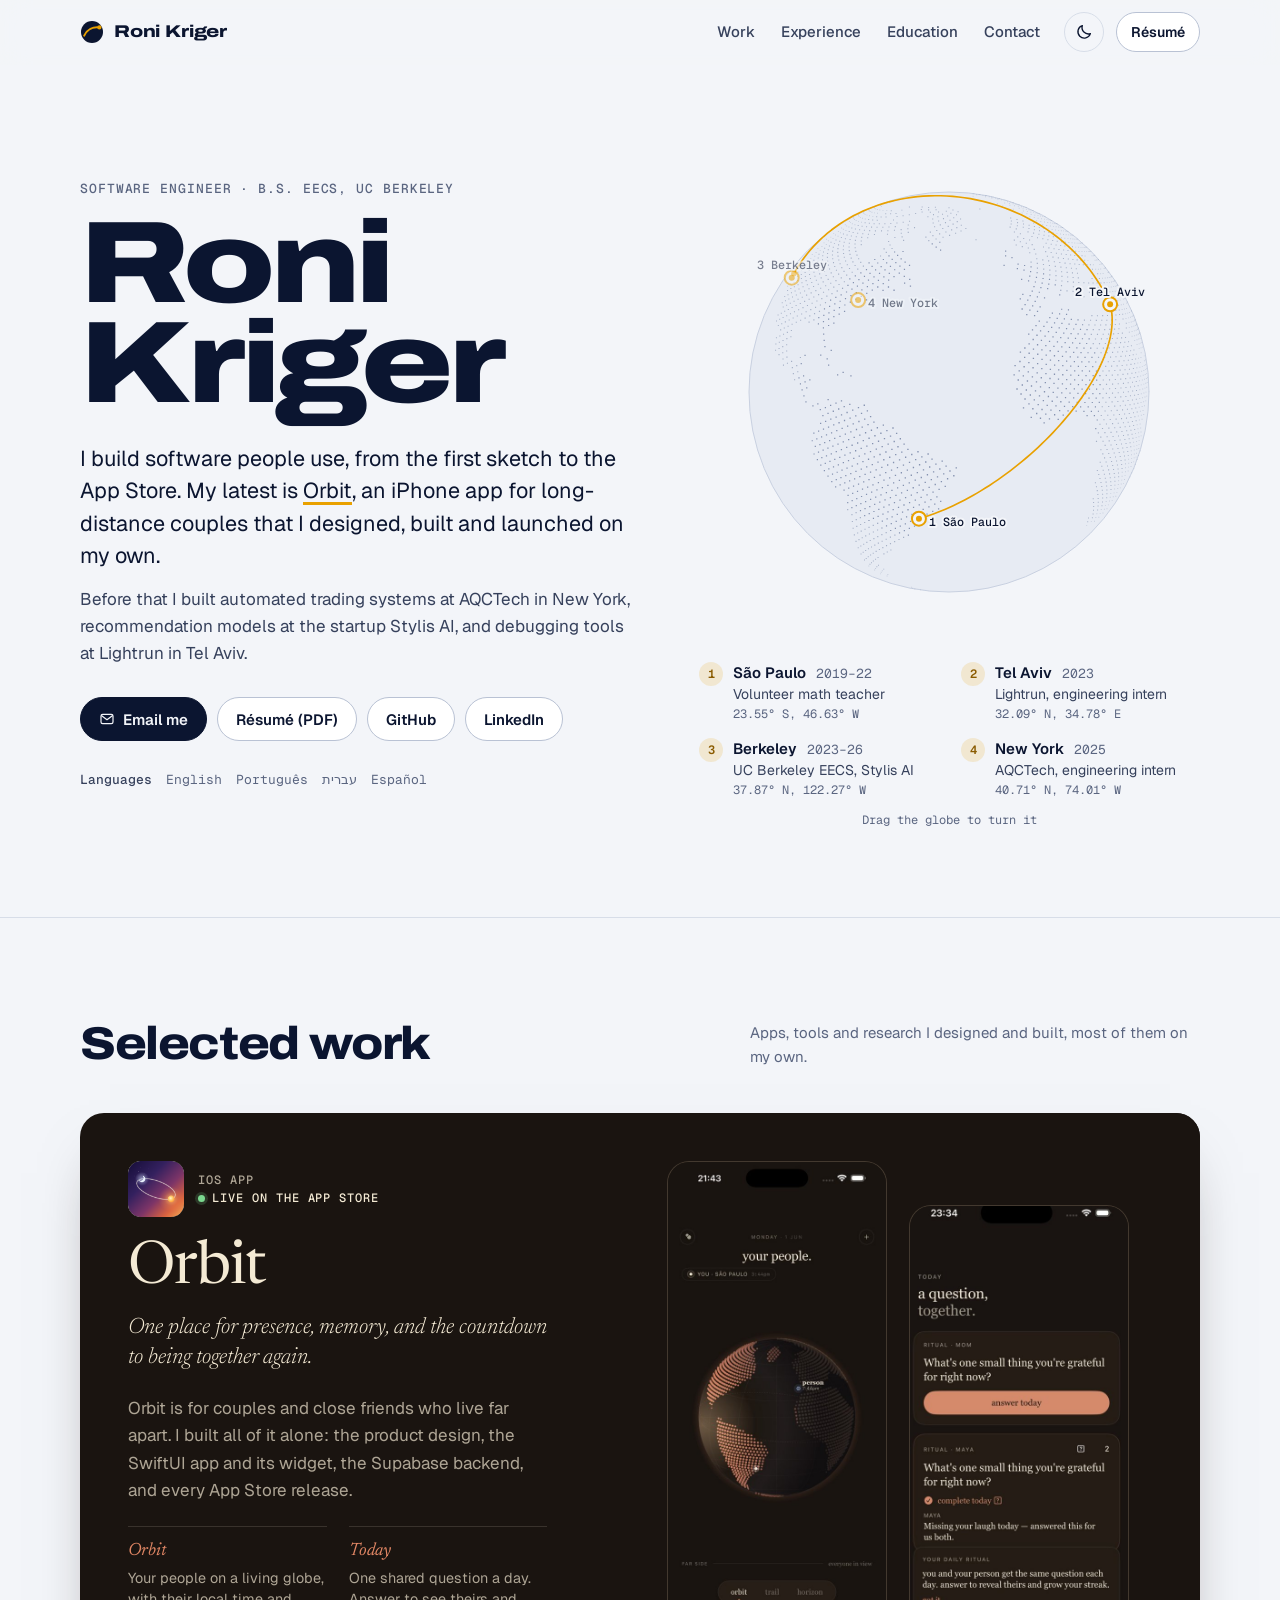
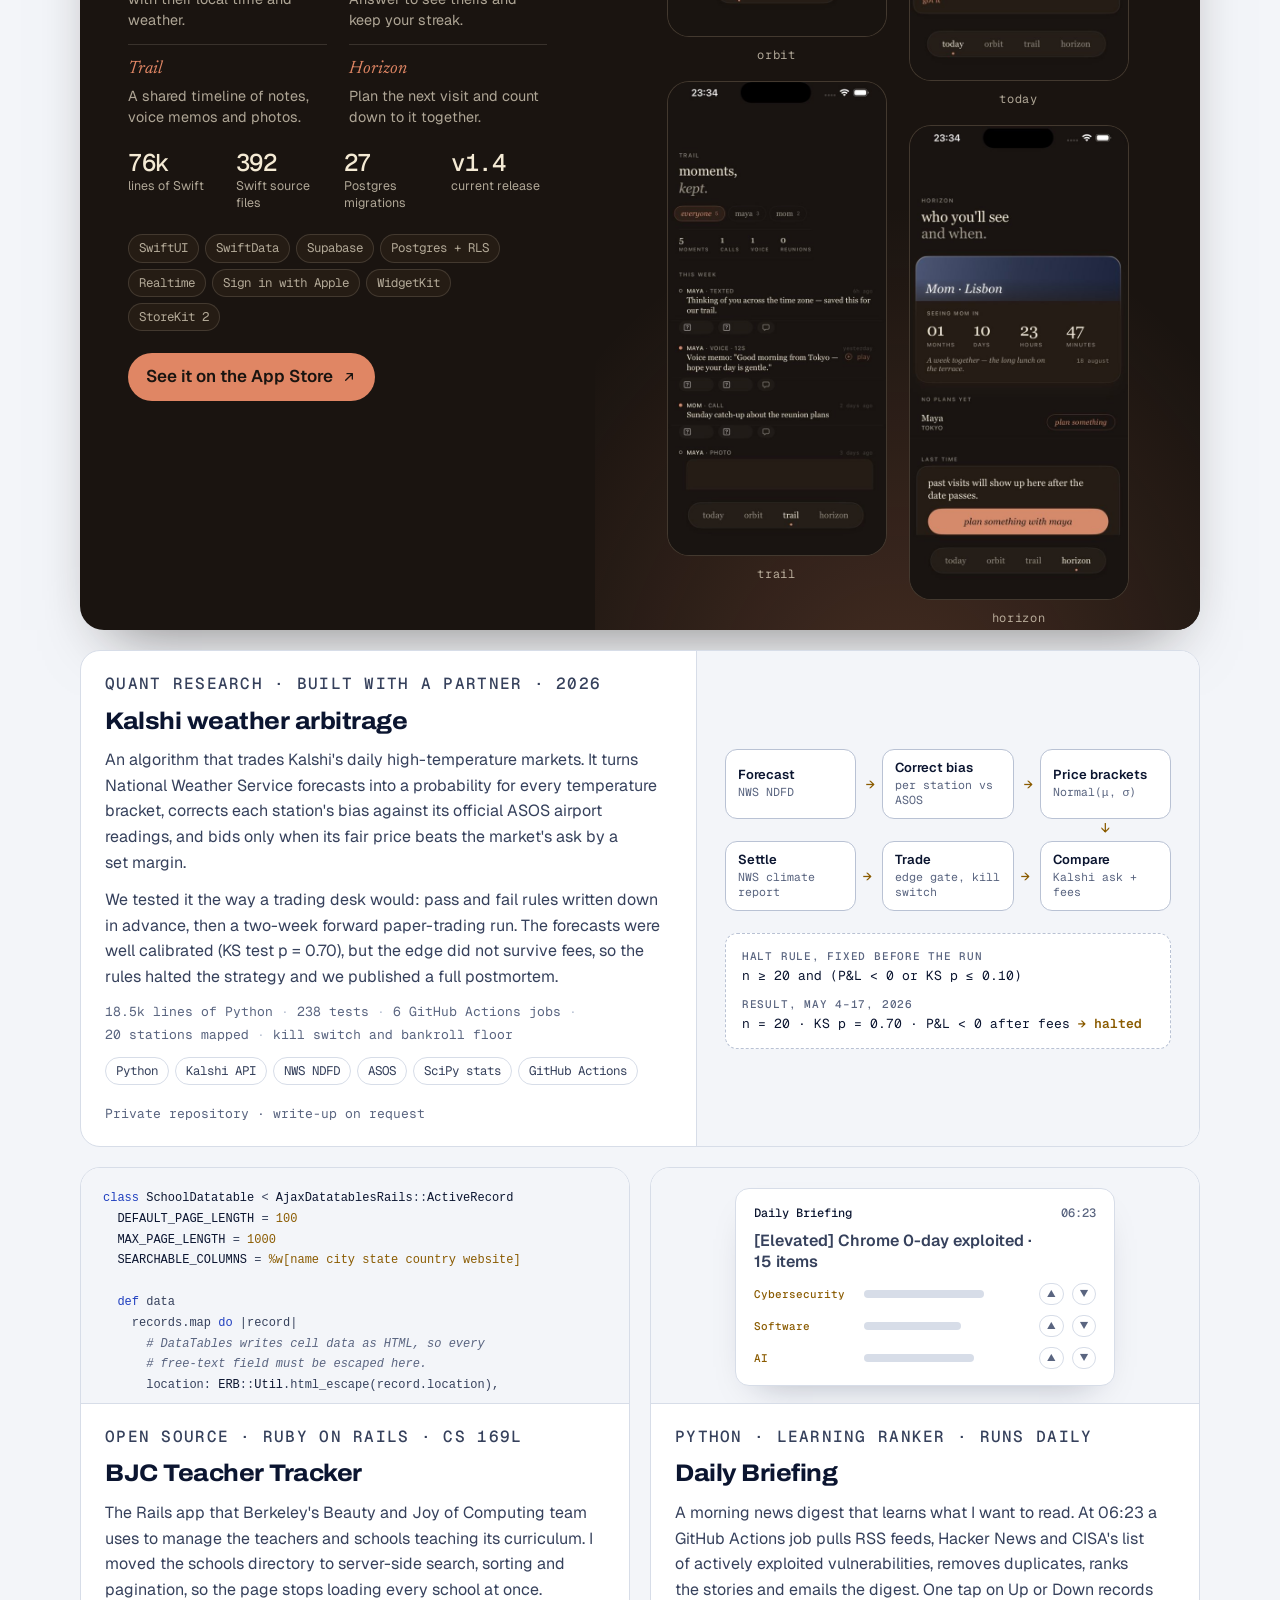
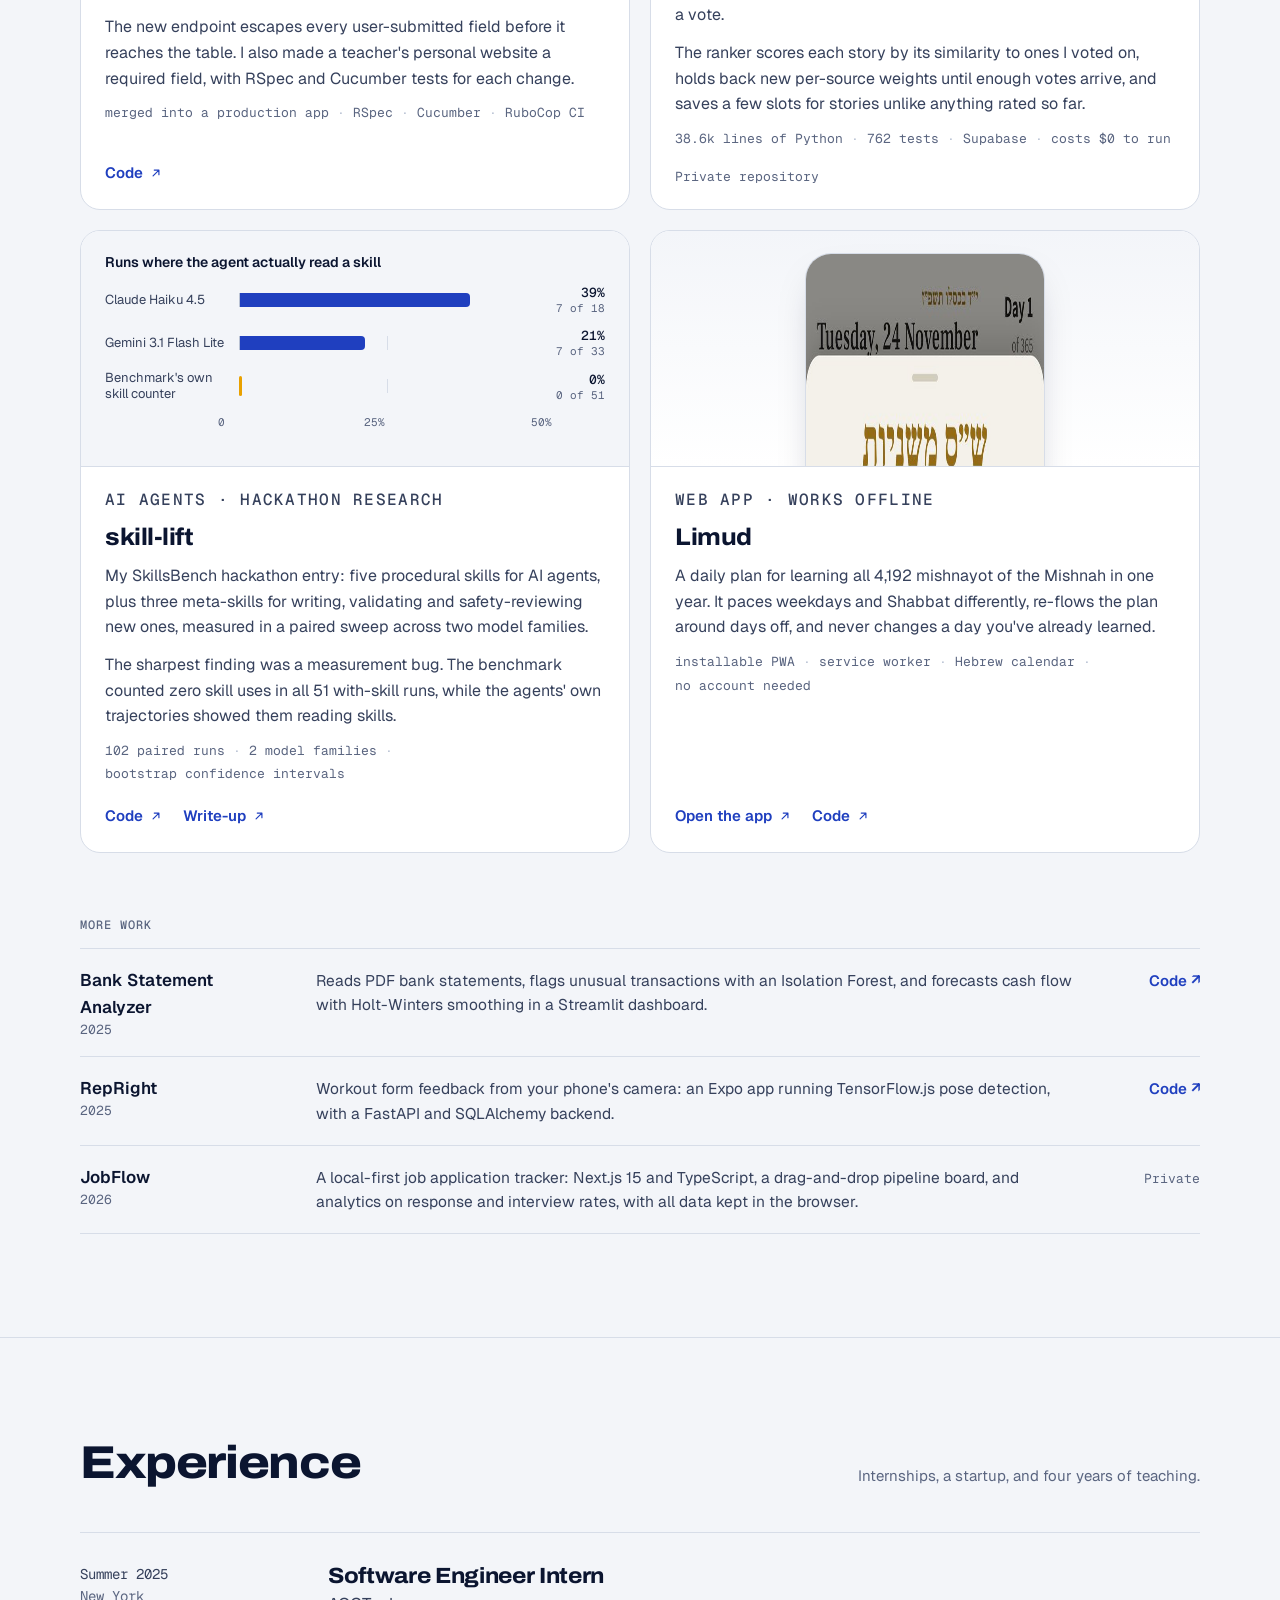
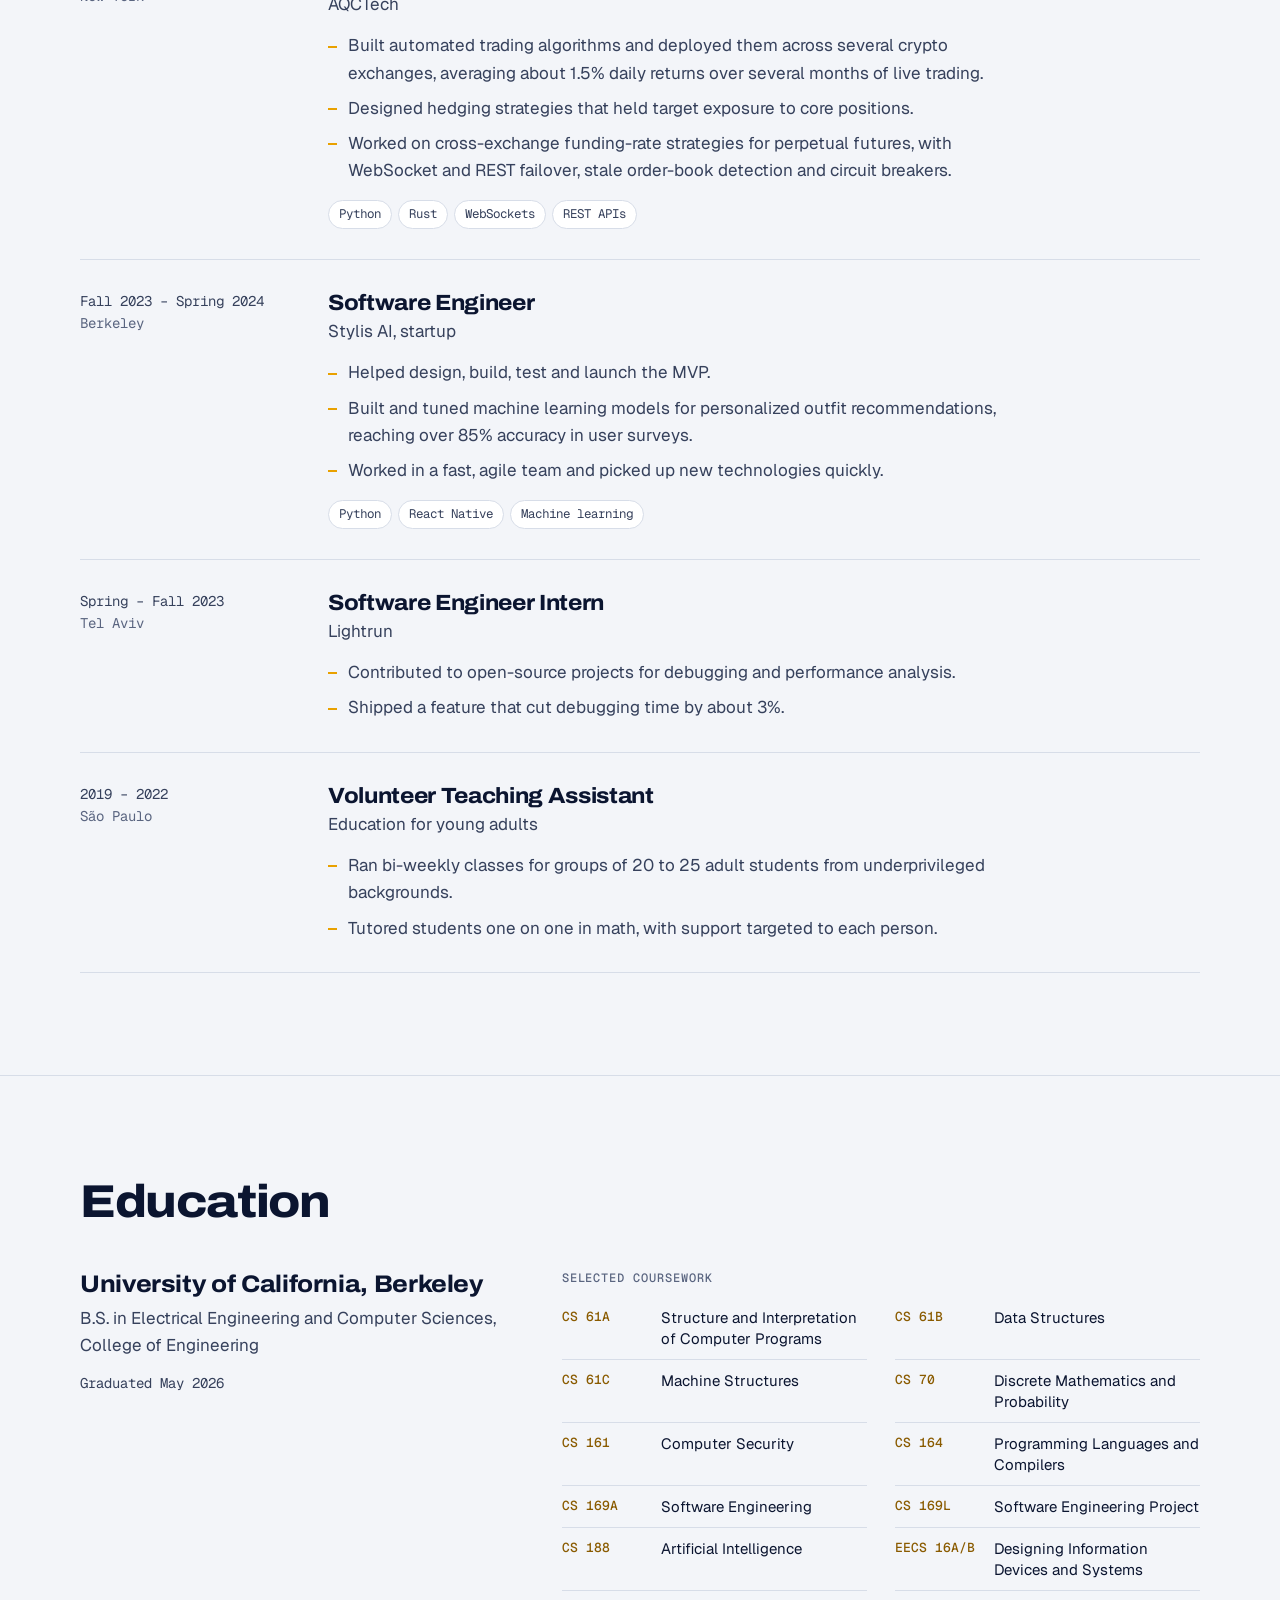
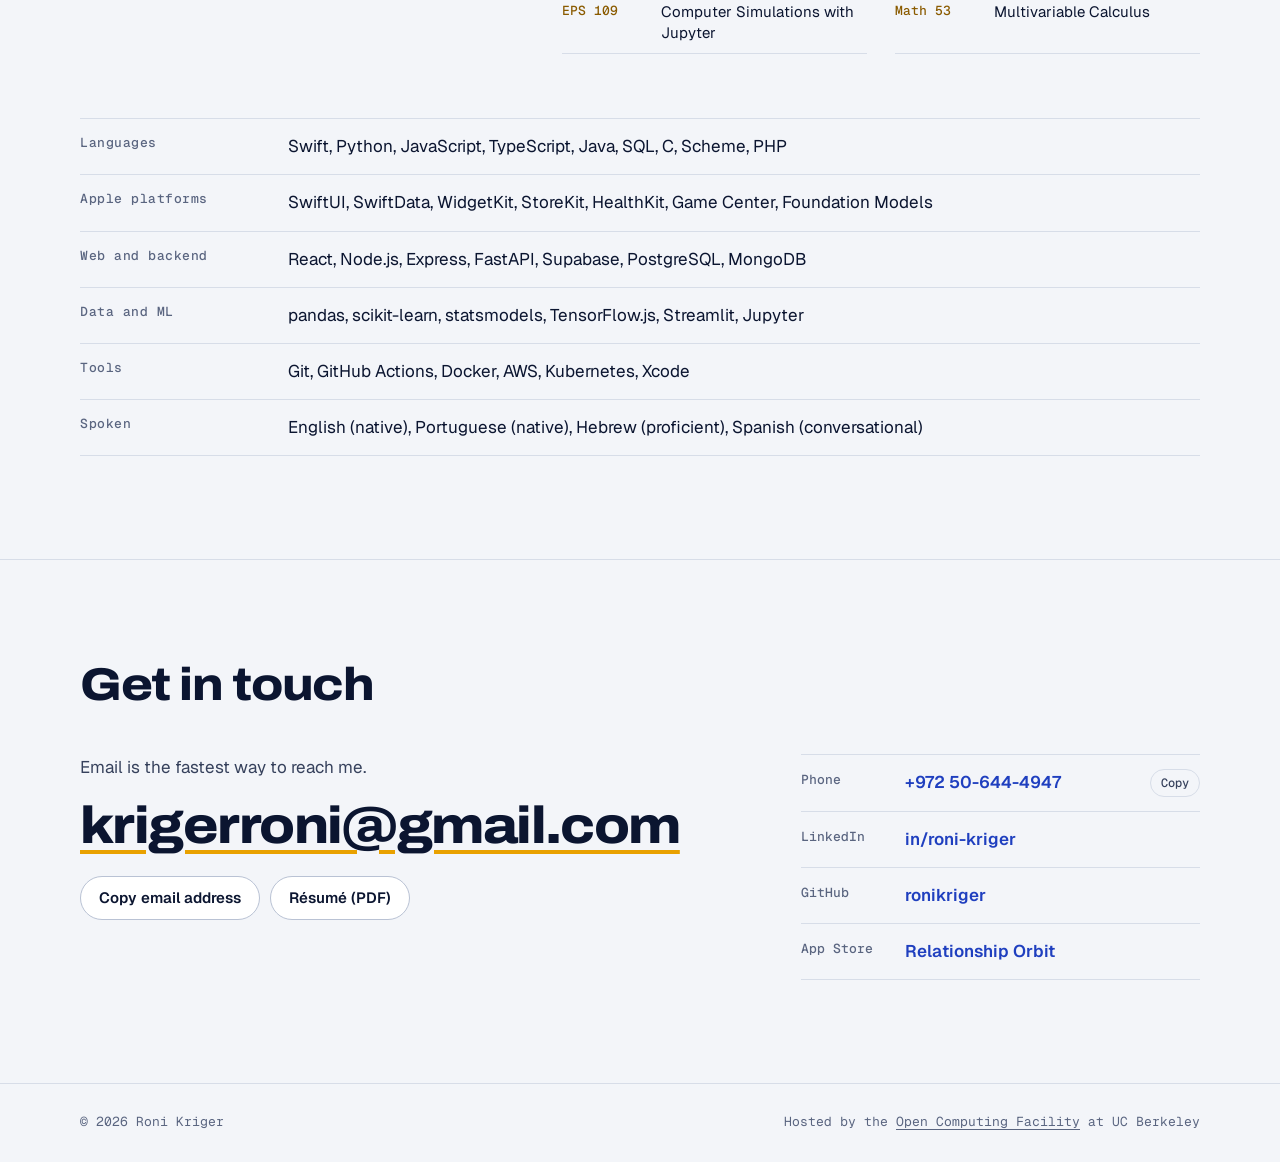
==== public/index.html @ c3a52b40 "New OCF portfolio site A hand-built single page for www.ocf.berkeley.edu/~rkriger: hero with an inte" ====
<!doctype html>
<html lang="en">
<head>
<meta charset="utf-8">
<meta name="viewport" content="width=device-width, initial-scale=1, viewport-fit=cover">
<title>Roni Kriger</title>
<meta name="claude:viewport-fit-sides" content="cover">
<meta name="description" content="Roni Kriger is a software engineer and UC Berkeley EECS graduate who designs, builds and ships iOS apps, AI tools and trading systems.">
<meta name="author" content="Roni Kriger">
<link rel="canonical" href="https://www.ocf.berkeley.edu/~rkriger/">
<meta property="og:type" content="profile">
<meta property="og:title" content="Roni Kriger · Software engineer">
<meta property="og:description" content="Berkeley EECS graduate. Builder of Orbit, an iPhone app for long-distance couples, plus AI agent research, trading systems and more.">
<meta property="og:url" content="https://www.ocf.berkeley.edu/~rkriger/">
<meta property="og:image" content="https://www.ocf.berkeley.edu/~rkriger/og.png">
<meta property="og:image:width" content="1200">
<meta property="og:image:height" content="630">
<meta name="twitter:card" content="summary_large_image">
<meta name="theme-color" content="#F3F5F9" media="(prefers-color-scheme: light)">
<meta name="theme-color" content="#070B17" media="(prefers-color-scheme: dark)">
<link rel="icon" href="favicon.svg" type="image/svg+xml">
<link rel="apple-touch-icon" href="apple-touch-icon.png">
<link rel="preconnect" href="https://fonts.googleapis.com">
<link rel="preconnect" href="https://fonts.gstatic.com" crossorigin>
<link rel="stylesheet" href="https://fonts.googleapis.com/css2?family=Archivo:wdth,wght@100..125,500..900&family=Geist:wght@400..700&family=Geist+Mono:wght@400..600&family=Newsreader:ital,opsz,wght@0,6..72,300..500;1,6..72,300..500&display=swap">
<script>try{var t=localStorage.getItem("rk-theme");if(t==="dark"||t==="light")document.documentElement.setAttribute("data-theme",t)}catch(e){}</script>
<style>
/* Layout: one 1120px column. The hero sets the name beside a globe of the cities on the résumé;
   Orbit gets a full-width panel in the app's own palette and typeface; other work sits in a 2-up grid;
   experience reads as a dated ledger. Berkeley navy for ink, California gold for marks. */
:root {
  --paper: #F3F5F9;
  --surface: #FFFFFF;
  --ink: #0B1530;
  --ink-2: #36415C;
  --muted: #5A6580;
  --line: #D7DDE8;
  --line-strong: #B9C2D4;
  --accent: #1F3FBF;
  --gold: #E9A100;
  --gold-ink: #8A5B00;
  --gold-soft: rgba(233, 161, 0, .16);
  --globe-dot: #8592B0;
  --globe-fill: #E7EBF3;
  --globe-rim: #C8D0E0;
  --bar: #1F3FBF;

  /* Fixed looks that belong to the projects themselves, the same in both themes */
  --term-bg: #0A0E0B;
  --term-ink: #D3E6D7;
  --term-dim: #7C9383;
  --term-green: #4ADE80;
  --orbit-bg: #1A1410;
  --orbit-elev: #251C14;
  --orbit-ink: #F4EAD4;
  --orbit-mute: rgba(244, 234, 212, .68);
  --orbit-line: rgba(244, 234, 212, .14);
  --orbit-accent: #E08664;

  --f-display: "Archivo", "Helvetica Neue", Arial, sans-serif;
  --f-body: "Geist", ui-sans-serif, system-ui, -apple-system, "Segoe UI", Roboto, sans-serif;
  --f-mono: "Geist Mono", ui-monospace, "SF Mono", Menlo, Consolas, monospace;
  --f-orbit: "Newsreader", ui-serif, "New York", Georgia, serif;
  color-scheme: light;
}
@media (prefers-color-scheme: dark) {
  :root:not([data-theme="light"]) {
    --paper: #070B17; --surface: #0E1426; --ink: #E8EDF8; --ink-2: #C0C9DC; --muted: #8F9AB4;
    --line: #1D2740; --line-strong: #2E3A5A; --accent: #9DB4FF; --gold: #FDB515; --gold-ink: #FDB515;
    --gold-soft: rgba(253, 181, 21, .16); --globe-dot: #5C6C9E; --globe-fill: #0C1428; --globe-rim: #25314F;
    --bar: #7F9BFF;
    color-scheme: dark;
  }
}
:root[data-theme="dark"] {
  --paper: #070B17; --surface: #0E1426; --ink: #E8EDF8; --ink-2: #C0C9DC; --muted: #8F9AB4;
  --line: #1D2740; --line-strong: #2E3A5A; --accent: #9DB4FF; --gold: #FDB515; --gold-ink: #FDB515;
  --gold-soft: rgba(253, 181, 21, .16); --globe-dot: #5C6C9E; --globe-fill: #0C1428; --globe-rim: #25314F;
  --bar: #7F9BFF;
  color-scheme: dark;
}

*, *::before, *::after { box-sizing: border-box; }
html { scroll-behavior: smooth; scroll-padding-top: calc(env(safe-area-inset-top, 0px) + 80px); -webkit-text-size-adjust: 100%; }
@media (prefers-reduced-motion: reduce) { html { scroll-behavior: auto; } }
body {
  margin: 0;
  background: var(--paper);
  color: var(--ink);
  font: 400 1.0625rem/1.6 var(--f-body);
  -webkit-font-smoothing: antialiased;
  text-rendering: optimizeLegibility;
}
body::before {
  content: ""; position: fixed; inset: 0 0 auto; height: env(safe-area-inset-top, 0px);
  z-index: 30; background: var(--paper);
}
img { max-width: 100%; display: block; }
a { color: var(--accent); text-decoration-thickness: 1px; text-underline-offset: 3px; }
a:hover { text-decoration-thickness: 2px; }
:focus-visible { outline: 2px solid var(--accent); outline-offset: 3px; border-radius: 6px; }
h1, h2, h3 { text-wrap: balance; }
p { margin: 0; text-wrap: pretty; }
.visually-hidden { position: absolute !important; width: 1px; height: 1px; overflow: hidden; clip: rect(0 0 0 0); white-space: nowrap; }

.wrap {
  max-width: 1160px; margin-inline: auto;
  padding-left: max(20px, env(safe-area-inset-left, 0px));
  padding-right: max(20px, env(safe-area-inset-right, 0px));
}
.skip { position: absolute; left: 12px; top: -60px; z-index: 50; background: var(--ink); color: var(--paper); padding: 10px 14px; border-radius: 8px; }
.skip:focus { top: calc(env(safe-area-inset-top, 0px) + 12px); }

/* ---------- Header ---------- */
.site-header {
  position: sticky; top: env(safe-area-inset-top, 0px); z-index: 20;
  background: color-mix(in srgb, var(--paper) 86%, transparent);
  -webkit-backdrop-filter: blur(14px) saturate(1.2); backdrop-filter: blur(14px) saturate(1.2);
  border-bottom: 1px solid transparent; transition: border-color .2s ease;
}
.site-header.scrolled { border-bottom-color: var(--line); }
.bar { display: flex; align-items: center; gap: 12px; min-height: 64px; }
.brand {
  display: flex; align-items: center; gap: 10px; margin-right: auto;
  font-family: var(--f-display); font-stretch: 125%; font-weight: 800; font-size: 1.0625rem;
  letter-spacing: -.01em; color: var(--ink); text-decoration: none; white-space: nowrap;
}
.brand svg { width: 24px; height: 24px; flex: none; }
.nav ul { display: flex; gap: 2px; list-style: none; margin: 0; padding: 0; }
.nav a {
  display: block; padding: 8px 12px; border-radius: 999px; font-size: .9375rem; font-weight: 500;
  color: var(--ink-2); text-decoration: none;
}
.nav a:hover { color: var(--ink); background: var(--surface); }
.nav a[aria-current="true"] { color: var(--ink); background: var(--surface); box-shadow: inset 0 0 0 1px var(--line); }
.icon-btn {
  display: inline-grid; place-items: center; width: 40px; height: 40px; flex: none;
  border-radius: 999px; border: 1px solid var(--line); background: transparent; color: var(--ink); cursor: pointer;
}
.icon-btn:hover { background: var(--surface); }
.icon-btn svg { width: 18px; height: 18px; }
.icon-sun { display: none; }
:root[data-theme="dark"] .icon-sun { display: block; }
:root[data-theme="dark"] .icon-moon { display: none; }
@media (prefers-color-scheme: dark) {
  :root:not([data-theme="light"]) .icon-sun { display: block; }
  :root:not([data-theme="light"]) .icon-moon { display: none; }
}
.btn {
  display: inline-flex; align-items: center; justify-content: center; gap: 8px; min-height: 44px;
  padding: 10px 18px; border-radius: 999px; border: 1px solid var(--line-strong);
  background: var(--surface); color: var(--ink); text-decoration: none; cursor: pointer;
  font: 600 .9375rem/1 var(--f-body); white-space: nowrap; transition: transform .15s ease, background .15s ease;
}
.btn:hover { transform: translateY(-1px); text-decoration: none; }
.btn svg { width: 16px; height: 16px; flex: none; }
.btn-primary { background: var(--ink); color: var(--paper); border-color: var(--ink); }
.btn-sm { min-height: 40px; padding: 8px 14px; font-size: .875rem; }
@media (max-width: 820px) { .nav { display: none; } }

/* ---------- Hero ---------- */
.hero {
  display: grid; grid-template-columns: minmax(0, 1.05fr) minmax(0, .95fr);
  gap: clamp(28px, 5vw, 72px); align-items: center;
  padding-block: clamp(36px, 6vw, 80px) clamp(56px, 7vw, 96px);
}
@media (max-width: 920px) { .hero { grid-template-columns: minmax(0, 1fr); } }
.eyebrow {
  font: 500 .8125rem/1.4 var(--f-mono); letter-spacing: .07em; text-transform: uppercase; color: var(--muted);
}
.name {
  font-family: var(--f-display); font-stretch: 125%; font-weight: 850;
  font-size: clamp(3.4rem, 10vw, 7.25rem); line-height: .86; letter-spacing: -.04em;
  margin: 16px 0 28px; color: var(--ink);
}
.name span { display: block; }
.lede { font-size: clamp(1.15rem, 1.7vw, 1.35rem); line-height: 1.5; color: var(--ink); max-width: 31em; }
.lede a { color: inherit; text-decoration-color: var(--gold); text-decoration-thickness: 3px; text-underline-offset: 4px; }
.lede a:hover { text-decoration-thickness: 4px; }
.hero-sub { margin-top: 14px; color: var(--ink-2); max-width: 34em; }
.cta-row { display: flex; flex-wrap: wrap; gap: 10px; margin-top: 30px; }
.langs { display: flex; flex-wrap: wrap; align-items: baseline; gap: 6px 14px; margin-top: 30px; font: 400 .8125rem/1.4 var(--f-mono); color: var(--muted); }
.langs b { font-weight: 500; color: var(--ink-2); }

.globe-fig { margin: 0; display: grid; gap: 20px; justify-items: center; min-width: 0; }
.globe-box { position: relative; width: 100%; max-width: 500px; aspect-ratio: 1; touch-action: pan-y; cursor: grab; }
.globe-box:active { cursor: grabbing; }
.globe-box canvas { width: 100%; height: 100%; display: block; }
.stops {
  list-style: none; margin: 0; padding: 0; width: 100%; max-width: 500px;
  display: grid; grid-template-columns: repeat(2, minmax(0, 1fr)); gap: 14px 24px;
}
.stops li { display: grid; grid-template-columns: 24px minmax(0, 1fr); gap: 0 10px; align-items: start; }
.stops .n {
  grid-row: span 3; width: 24px; height: 24px; border-radius: 50%; background: var(--gold-soft); color: var(--gold-ink);
  font: 600 .75rem/24px var(--f-mono); text-align: center;
}
.stops .place { font-weight: 600; font-size: .9375rem; line-height: 1.5; }
.stops .place span { font: 400 .8125rem var(--f-mono); color: var(--muted); margin-left: 6px; }
.stops .what { font-size: .875rem; color: var(--ink-2); line-height: 1.45; }
.stops .coord { font: 400 .75rem/1.6 var(--f-mono); color: var(--muted); font-variant-numeric: tabular-nums; }
.globe-hint { font: 400 .75rem var(--f-mono); color: var(--muted); margin-top: -8px; }
@media (max-width: 420px) { .stops { grid-template-columns: minmax(0, 1fr); } }

/* ---------- Sections ---------- */
.section { padding-block: clamp(56px, 8vw, 104px); border-top: 1px solid var(--line); }
.section-head { display: flex; flex-wrap: wrap; align-items: end; justify-content: space-between; gap: 12px 32px; margin-bottom: clamp(28px, 4vw, 44px); }
.section-head h2 {
  margin: 0; font-family: var(--f-display); font-stretch: 112%; font-weight: 800;
  font-size: clamp(2rem, 3.8vw, 2.875rem); line-height: 1.04; letter-spacing: -.03em;
}
.section-note { color: var(--muted); max-width: 30em; font-size: .9375rem; }
.label { font: 500 .75rem/1.4 var(--f-mono); letter-spacing: .08em; text-transform: uppercase; color: var(--muted); margin: 0; }

/* ---------- Orbit feature (in Orbit's own palette) ---------- */
.orbit {
  display: grid; grid-template-columns: minmax(0, .92fr) minmax(0, 1.08fr);
  background: var(--orbit-bg); color: var(--orbit-ink); border-radius: 24px; overflow: hidden;
  box-shadow: 0 30px 60px -30px rgba(26, 20, 16, .55);
}
@media (max-width: 1000px) { .orbit { grid-template-columns: minmax(0, 1fr); } }
.orbit-copy { display: flex; flex-direction: column; gap: 22px; padding: clamp(24px, 4vw, 48px); min-width: 0; }
.orbit-id { display: flex; align-items: center; gap: 14px; }
.orbit-id img { width: 56px; height: 56px; border-radius: 13px; }
.orbit-id .k { font: 500 .75rem/1.5 var(--f-mono); letter-spacing: .08em; text-transform: uppercase; color: var(--orbit-mute); }
.orbit-id .live { display: inline-flex; align-items: center; gap: 7px; color: var(--orbit-ink); }
.orbit-id .live::before { content: ""; width: 7px; height: 7px; border-radius: 50%; background: #7BD88F; box-shadow: 0 0 0 3px rgba(123, 216, 143, .18); }
.orbit h3 { margin: 0; font-family: var(--f-orbit); font-weight: 400; font-size: clamp(2.75rem, 5vw, 3.75rem); line-height: 1; letter-spacing: -.015em; }
.orbit .tagline { font-family: var(--f-orbit); font-style: italic; font-weight: 300; font-size: clamp(1.2rem, 1.8vw, 1.4rem); line-height: 1.35; color: var(--orbit-ink); margin-top: -8px; }
.orbit p.body { color: var(--orbit-mute); }
.orbit-features { display: grid; grid-template-columns: repeat(2, minmax(0, 1fr)); gap: 14px 22px; margin: 0; }
.orbit-features div { border-top: 1px solid var(--orbit-line); padding-top: 10px; }
.orbit-features dt { font-family: var(--f-orbit); font-size: 1.125rem; font-style: italic; color: var(--orbit-accent); }
.orbit-features dd { margin: 2px 0 0; font-size: .9rem; line-height: 1.45; color: var(--orbit-mute); }
.orbit-stats { list-style: none; margin: 0; padding: 0; display: grid; grid-template-columns: repeat(4, minmax(0, 1fr)); gap: 12px; }
.orbit-stats li { display: flex; flex-direction: column; gap: 2px; }
.orbit-stats b { font: 500 1.5rem/1.1 var(--f-mono); font-variant-numeric: tabular-nums; letter-spacing: -.02em; color: var(--orbit-ink); }
.orbit-stats span { font-size: .78rem; line-height: 1.35; color: var(--orbit-mute); }
@media (max-width: 520px) { .orbit-stats { grid-template-columns: repeat(2, minmax(0, 1fr)); } .orbit-features { grid-template-columns: minmax(0, 1fr); } }
.chips { display: flex; flex-wrap: wrap; gap: 6px; list-style: none; margin: 0; padding: 0; }
.chips li { font: 400 .78rem/1 var(--f-mono); padding: 7px 10px; border-radius: 999px; border: 1px solid var(--line); color: var(--ink-2); background: var(--surface); }
.orbit .chips li { border-color: var(--orbit-line); color: var(--orbit-mute); background: var(--orbit-elev); }
.orbit-cta {
  align-self: flex-start; display: inline-flex; align-items: center; gap: 8px; min-height: 44px; padding: 10px 18px;
  border-radius: 999px; background: var(--orbit-accent); color: #1A1410; font-weight: 600; text-decoration: none;
}
.orbit-cta:hover { text-decoration: none; filter: brightness(1.06); }
.orbit-cta svg { width: 16px; height: 16px; }
.orbit-shots {
  display: grid; grid-template-columns: repeat(2, minmax(0, 220px)); justify-content: center; align-content: center;
  gap: 18px 22px; min-width: 0; padding: clamp(24px, 4vw, 48px) clamp(20px, 3vw, 40px);
  background: radial-gradient(120% 80% at 50% 110%, rgba(224, 134, 100, .22), transparent 60%), var(--orbit-bg);
  scrollbar-width: thin; scrollbar-color: var(--orbit-line) transparent;
}
.orbit-shots figure { margin: 0; display: grid; gap: 10px; min-width: 0; }
.orbit-shots figure:nth-child(even) { transform: translateY(44px); }
.orbit-shots img { width: 100%; height: auto; aspect-ratio: 480 / 1038; border-radius: 22px; border: 1px solid var(--orbit-line); background: var(--orbit-elev); }
.orbit-shots figcaption { font: 400 .75rem var(--f-mono); letter-spacing: .06em; text-transform: lowercase; color: var(--orbit-mute); text-align: center; }
@media (max-width: 1000px) {
  .orbit-shots { display: flex; gap: 14px; overflow-x: auto; scroll-snap-type: x mandatory; overscroll-behavior-x: contain; justify-content: flex-start; }
  .orbit-shots figure { flex: 0 0 34%; scroll-snap-align: start; }
  .orbit-shots figure:nth-child(even) { transform: none; margin-top: 28px; }
}
@media (max-width: 560px) { .orbit-shots figure { flex: 0 0 56%; } }

/* ---------- Project grid ---------- */
.grid { display: grid; grid-template-columns: repeat(2, minmax(0, 1fr)); gap: 20px; margin-top: 20px; }
@media (max-width: 760px) { .grid { grid-template-columns: minmax(0, 1fr); } }
.card { display: flex; flex-direction: column; min-width: 0; background: var(--surface); border: 1px solid var(--line); border-radius: 20px; overflow: hidden; }
.card-visual { height: 236px; border-bottom: 1px solid var(--line); overflow: hidden; position: relative; }
.card-body { display: flex; flex-direction: column; gap: 12px; flex: 1; padding: 22px 24px 24px; }
.card h3 { margin: 0; font-family: var(--f-display); font-stretch: 108%; font-weight: 750; font-size: 1.5rem; line-height: 1.15; letter-spacing: -.02em; }
.card p { color: var(--ink-2); font-size: 1rem; }
.facts { display: flex; flex-wrap: wrap; gap: 4px 0; list-style: none; margin: 0; padding: 0; font: 400 .8125rem/1.5 var(--f-mono); color: var(--muted); }
.facts li:not(:last-child)::after { content: "·"; margin: 0 8px; color: var(--line-strong); }
.card-links { display: flex; flex-wrap: wrap; gap: 8px 20px; margin-top: auto; padding-top: 8px; font-weight: 600; font-size: .9375rem; }
.card-links a { display: inline-flex; align-items: center; gap: 6px; text-decoration: none; }
.card-links a:hover { text-decoration: underline; }
.card-links svg { width: 14px; height: 14px; }
.card-links .private { font: 400 .8125rem var(--f-mono); color: var(--muted); }

/* Wide feature card (Kalshi) */
.wide-visual { flex: 1; display: flex; flex-direction: column; justify-content: center; gap: 22px; padding: 28px 28px; background: var(--paper); min-width: 0; }
.rule { margin: 0; border: 1px dashed var(--line-strong); border-radius: 12px; padding: 14px 16px; background: var(--surface); display: grid; gap: 2px; }
.rule dt { font: 500 .6875rem/1.5 var(--f-mono); letter-spacing: .07em; text-transform: uppercase; color: var(--muted); }
.rule dd { margin: 0 0 8px; font: 400 .8125rem/1.5 var(--f-mono); color: var(--ink); font-variant-numeric: tabular-nums; }
.rule dd:last-child { margin-bottom: 0; }
.rule .halt { color: var(--gold-ink); font-weight: 600; white-space: nowrap; }
.wide { flex-direction: row; display: grid; grid-template-columns: minmax(0, 1.1fr) minmax(0, .9fr); margin-top: 20px; }
.wide .card-visual { height: auto; min-height: 260px; border-bottom: 0; border-left: 1px solid var(--line); display: flex; }

@media (max-width: 860px) { .wide { grid-template-columns: minmax(0, 1fr); } .wide .card-visual { order: -1; border-left: 0; border-bottom: 1px solid var(--line); min-height: 236px; } }

/* BJC: an excerpt of the real code */
.code { margin: 0; height: 100%; overflow: auto; padding: 20px 22px; background: var(--paper); font: 400 .75rem/1.65 var(--f-mono); color: var(--ink-2); tab-size: 2; }
.code .k { color: var(--accent); font-weight: 500; }
.code .c { color: var(--ink); font-weight: 500; }
.code .n { color: var(--gold-ink); }
.code .s { color: var(--gold-ink); }
.code .m { color: var(--muted); font-style: italic; }

/* Daily Briefing: what lands in the inbox */
.mail { height: 100%; display: grid; place-items: center; padding: 20px; background: var(--paper); }
.mail-card { width: min(380px, 100%); background: var(--surface); border: 1px solid var(--line); border-radius: 14px; padding: 16px 18px; display: grid; gap: 10px; box-shadow: 0 16px 36px -22px rgba(11, 21, 48, .35); }
.mail-top { display: flex; justify-content: space-between; font: 500 .75rem var(--f-mono); color: var(--muted); }
.mail-from { color: var(--ink); }
.mail-subject { font-weight: 600; font-size: .9375rem; line-height: 1.3; color: var(--ink); }
.mail-row { display: grid; grid-template-columns: 6.4rem minmax(0, 1fr) auto auto; gap: 8px; align-items: center; }
.mail-tag { font: 500 .6875rem var(--f-mono); color: var(--gold-ink); white-space: nowrap; overflow: hidden; text-overflow: ellipsis; }
.mail-line { height: 8px; border-radius: 4px; background: var(--line); }
.mail-vote { font-size: .625rem; line-height: 1; padding: 5px 7px; border-radius: 999px; border: 1px solid var(--line); color: var(--muted); }

/* skill-lift: a small bar chart, drawn to scale */
.chart { margin: 0; height: 100%; padding: 22px 24px 18px; display: flex; flex-direction: column; gap: 12px; background: var(--paper); }
.chart-title { font-size: .875rem; font-weight: 600; color: var(--ink); line-height: 1.35; }
.chart-rows { display: grid; gap: 12px; }
.chart-row { display: grid; grid-template-columns: minmax(0, 9.5em) minmax(0, 1fr) 4.6em; gap: 10px; align-items: center; font-size: .8125rem; }
.chart-row .who { color: var(--ink-2); line-height: 1.25; }
.chart-row .track { position: relative; height: 14px; border-left: 1px solid var(--line-strong); background-image: linear-gradient(to right, transparent calc(50% - .5px), var(--line) calc(50% - .5px), var(--line) calc(50% + .5px), transparent calc(50% + .5px)); }
.chart-row .fill { position: absolute; inset: 0 auto 0 0; background: var(--bar); border-radius: 0 4px 4px 0; }
.chart-row .zero { position: absolute; left: -1px; top: -3px; bottom: -3px; width: 3px; background: var(--gold); border-radius: 2px; }
.chart-row .val { font: 500 .8125rem var(--f-mono); color: var(--ink); text-align: right; font-variant-numeric: tabular-nums; }
.chart-row .val small { display: block; font-size: .6875rem; font-weight: 400; color: var(--muted); }
.chart-axis { display: grid; grid-template-columns: minmax(0, 9.5em) minmax(0, 1fr) 4.6em; gap: 10px; font: 400 .6875rem var(--f-mono); color: var(--muted); }
.chart-axis .ticks { display: flex; justify-content: space-between; }
.chart-axis .ticks span:first-child { transform: translateX(-2px); }
.chart-axis .ticks span:last-child { transform: translateX(8px); }

/* Limud: the live app peeking up from the bottom edge */
.peek { height: 100%; display: flex; justify-content: center; align-items: flex-start; padding-top: 22px; background: linear-gradient(180deg, var(--paper), var(--surface)); }
.peek img { width: min(240px, 70%); border-radius: 26px 26px 0 0; border: 1px solid var(--line); border-bottom: 0; box-shadow: 0 18px 40px -18px rgba(11, 21, 48, .35); }

/* Kalshi: the real decision pipeline */
.pipe { padding: 0; display: grid; grid-template-columns: repeat(3, minmax(0, 1fr)); grid-auto-rows: 1fr; gap: 22px 26px; list-style: none; margin: 0; }
.pipe li { position: relative; border: 1px solid var(--line-strong); border-radius: 12px; background: var(--surface); padding: 10px 12px; display: flex; flex-direction: column; justify-content: center; min-width: 0; }
.pipe li b { font-size: .8125rem; font-weight: 600; color: var(--ink); line-height: 1.3; }
.pipe li span { font: 400 .72rem/1.35 var(--f-mono); color: var(--muted); }
.pipe li:not(:nth-child(3n)):not(:last-child)::after { content: "→"; position: absolute; right: -20px; top: 50%; transform: translateY(-50%); color: var(--gold-ink); font: 500 .9rem var(--f-mono); }
.pipe li:nth-child(3)::before { content: "↓"; position: absolute; left: 50%; bottom: -19px; transform: translateX(-50%); color: var(--gold-ink); font: 500 .9rem var(--f-mono); }
.pipe li:nth-child(4)::after, .pipe li:nth-child(5)::after { content: "←"; position: absolute; right: auto; left: -20px; top: 50%; transform: translateY(-50%); color: var(--gold-ink); font: 500 .9rem var(--f-mono); }
.pipe li:nth-child(4) { grid-column: 3; grid-row: 2; }
.pipe li:nth-child(5) { grid-column: 2; grid-row: 2; }
.pipe li:nth-child(6) { grid-column: 1; grid-row: 2; }
@media (max-width: 420px) { .pipe { padding: 16px; gap: 10px 20px; } .pipe li { padding: 8px; } .pipe li b { font-size: .75rem; } .pipe li span { font-size: .66rem; } .pipe li:not(:nth-child(3n)):not(:last-child)::after, .pipe li:nth-child(4)::after, .pipe li:nth-child(5)::after { font-size: .8rem; } }
.pipe li:nth-child(4)::after { right: auto; }

/* More work */
.more-head { margin-top: clamp(44px, 6vw, 64px); }
.more { list-style: none; margin: 14px 0 0; padding: 0; border-top: 1px solid var(--line); }
.more li { display: grid; grid-template-columns: minmax(0, 13rem) minmax(0, 1fr) minmax(0, 6rem); gap: 6px 28px; padding-block: 18px; border-bottom: 1px solid var(--line); align-items: baseline; }
.more .t { font-weight: 600; }
.more .t span { display: block; font: 400 .8125rem var(--f-mono); color: var(--muted); }
.more p { color: var(--ink-2); font-size: .9688rem; }
.more .l { text-align: right; font-size: .9375rem; font-weight: 600; }
.more .l a { text-decoration: none; }
.more .l a:hover { text-decoration: underline; }
.more .l .private { font: 400 .8125rem var(--f-mono); color: var(--muted); font-weight: 400; }
@media (max-width: 680px) { .more li { grid-template-columns: minmax(0, 1fr); } .more .l { text-align: left; } }

/* ---------- Experience ---------- */
.xp { list-style: none; margin: 0; padding: 0; }
.xp > li { display: grid; grid-template-columns: minmax(0, 13rem) minmax(0, 1fr); gap: 8px 40px; padding-block: 30px; border-top: 1px solid var(--line); }
.xp > li:last-child { border-bottom: 1px solid var(--line); }
.when { font: 400 .875rem/1.6 var(--f-mono); color: var(--ink-2); font-variant-numeric: tabular-nums; }
.when span { display: block; color: var(--muted); }
.role h3 { margin: 0; font-family: var(--f-display); font-stretch: 108%; font-weight: 750; font-size: 1.375rem; line-height: 1.2; letter-spacing: -.015em; }
.role .org { color: var(--ink-2); margin-top: 2px; }
.role .bullets { margin: 14px 0 0; padding: 0; list-style: none; display: grid; gap: 8px; max-width: 64ch; }
.role .bullets li { position: relative; padding-left: 20px; color: var(--ink-2); }
.role .bullets li::before { content: ""; position: absolute; left: 0; top: .78em; width: 9px; height: 2px; background: var(--gold); }
.role .chips { margin-top: 16px; }
@media (max-width: 700px) { .xp > li { grid-template-columns: minmax(0, 1fr); } }

/* ---------- Education & skills ---------- */
.edu { display: grid; grid-template-columns: minmax(0, .8fr) minmax(0, 1.2fr); gap: 28px 56px; }
@media (max-width: 860px) { .edu { grid-template-columns: minmax(0, 1fr); } }
.school h3 { margin: 0; font-family: var(--f-display); font-stretch: 108%; font-weight: 750; font-size: 1.5rem; line-height: 1.2; letter-spacing: -.015em; }
.school p { color: var(--ink-2); margin-top: 6px; }
.school .when { margin-top: 12px; }
.courses { list-style: none; margin: 10px 0 0; padding: 0; display: grid; grid-template-columns: repeat(2, minmax(0, 1fr)); column-gap: 28px; }
.courses li { display: grid; grid-template-columns: 5.6rem minmax(0, 1fr); gap: 10px; padding-block: 10px; border-bottom: 1px solid var(--line); font-size: .9375rem; line-height: 1.4; }
.courses code { font: 500 .8125rem/1.6 var(--f-mono); color: var(--gold-ink); }
@media (max-width: 600px) { .courses { grid-template-columns: minmax(0, 1fr); } }
.skills { margin: clamp(44px, 6vw, 64px) 0 0; display: grid; grid-template-columns: minmax(0, 13rem) minmax(0, 1fr); border-top: 1px solid var(--line); }
.skills dt, .skills dd { padding-block: 14px; border-bottom: 1px solid var(--line); margin: 0; }
.skills dt { font: 500 .8125rem/1.6 var(--f-mono); letter-spacing: .04em; color: var(--muted); }
.skills dd { color: var(--ink); }
@media (max-width: 600px) { .skills { grid-template-columns: minmax(0, 1fr); } .skills dt { border-bottom: 0; padding-bottom: 0; } .skills dd { padding-top: 4px; } }

/* ---------- Contact ---------- */
.contact { display: grid; grid-template-columns: minmax(0, 1.25fr) minmax(0, .75fr); gap: 32px 56px; align-items: start; }
@media (max-width: 860px) { .contact { grid-template-columns: minmax(0, 1fr); } }
.big-email {
  display: inline-block; font-family: var(--f-display); font-stretch: 110%; font-weight: 800;
  font-size: clamp(1.6rem, 4.8vw, 3.25rem); line-height: 1.05; letter-spacing: -.03em; color: var(--ink);
  text-decoration: underline; text-decoration-color: var(--gold); text-decoration-thickness: .08em; text-underline-offset: .14em;
  overflow-wrap: anywhere;
}
.contact .row { display: flex; flex-wrap: wrap; gap: 10px; margin-top: 22px; }
.contact-intro { color: var(--ink-2); margin-bottom: 18px; max-width: 30em; }
.channels { margin: 0; display: grid; grid-template-columns: minmax(0, 6.5rem) minmax(0, 1fr); border-top: 1px solid var(--line); }
.channels dt, .channels dd { margin: 0; padding-block: 14px; border-bottom: 1px solid var(--line); }
.channels dt { font: 500 .8125rem/1.7 var(--f-mono); color: var(--muted); }
.channels dd { display: flex; flex-wrap: wrap; align-items: center; justify-content: space-between; gap: 8px; min-width: 0; }
.channels dd a { font-weight: 600; text-decoration: none; overflow-wrap: anywhere; }
.channels dd a:hover { text-decoration: underline; }
.copy {
  font: 500 .75rem/1 var(--f-mono); padding: 7px 10px; border-radius: 999px; border: 1px solid var(--line);
  background: transparent; color: var(--ink-2); cursor: pointer;
}
.copy:hover { background: var(--surface); color: var(--ink); }
.copy[data-done] { color: var(--gold-ink); border-color: var(--gold); }

.site-footer { border-top: 1px solid var(--line); padding-block: 28px calc(28px + env(safe-area-inset-bottom, 0px)); }
.site-footer .wrap { display: flex; flex-wrap: wrap; justify-content: space-between; gap: 8px 24px; font: 400 .8125rem/1.6 var(--f-mono); color: var(--muted); }
.site-footer a { color: inherit; }

@media (prefers-reduced-motion: reduce) { .btn, .site-header { transition: none; } .btn:hover { transform: none; } }
</style>
<script type="application/ld+json">
{
  "@context": "https://schema.org",
  "@type": "Person",
  "name": "Roni Kriger",
  "jobTitle": "Software Engineer",
  "url": "https://www.ocf.berkeley.edu/~rkriger/",
  "email": "mailto:krigerroni@gmail.com",
  "telephone": "+972-50-644-4947",
  "alumniOf": { "@type": "CollegeOrUniversity", "name": "University of California, Berkeley" },
  "knowsLanguage": ["English", "Portuguese", "Hebrew", "Spanish"],
  "sameAs": ["https://www.linkedin.com/in/roni-kriger/", "https://github.com/ronikriger", "https://apps.apple.com/us/app/relationship-orbit/id6775461355"]
}
</script>
</head>
<body>
<a class="skip" href="#main">Skip to content</a>

<header class="site-header" id="top">
  <div class="wrap bar">
    <a class="brand" href="#top" aria-label="Roni Kriger, back to top">
      <svg viewBox="0 0 24 24" aria-hidden="true"><circle cx="12" cy="12" r="11" fill="var(--ink)"/><path d="M4.2 15.6C7 9.4 13 6.4 19.6 7.4" fill="none" stroke="var(--gold)" stroke-width="2" stroke-linecap="round"/><circle cx="19.4" cy="7.4" r="2.1" fill="var(--gold)"/></svg>
      Roni Kriger
    </a>
    <nav class="nav" aria-label="Sections">
      <ul>
        <li><a href="#work">Work</a></li>
        <li><a href="#experience">Experience</a></li>
        <li><a href="#education">Education</a></li>
        <li><a href="#contact">Contact</a></li>
      </ul>
    </nav>
    <button class="icon-btn" id="themeToggle" type="button" aria-label="Switch between light and dark theme">
      <svg class="icon-moon" viewBox="0 0 24 24" fill="none" stroke="currentColor" stroke-width="1.8" stroke-linecap="round" stroke-linejoin="round" aria-hidden="true"><path d="M20.5 14.2A8.5 8.5 0 0 1 9.8 3.5a8.5 8.5 0 1 0 10.7 10.7z"/></svg>
      <svg class="icon-sun" viewBox="0 0 24 24" fill="none" stroke="currentColor" stroke-width="1.8" stroke-linecap="round" aria-hidden="true"><circle cx="12" cy="12" r="4.2"/><path d="M12 2.5v2.2M12 19.3v2.2M2.5 12h2.2M19.3 12h2.2M5.3 5.3l1.6 1.6M17.1 17.1l1.6 1.6M5.3 18.7l1.6-1.6M17.1 6.9l1.6-1.6"/></svg>
    </button>
    <a class="btn btn-sm" href="resume.pdf" target="_blank" rel="noopener">Résumé</a>
  </div>
</header>

<main id="main">
  <div class="wrap">
    <section class="hero" aria-labelledby="hero-name">
      <div>
        <p class="eyebrow">Software engineer · B.S. EECS, UC Berkeley</p>
        <h1 class="name" id="hero-name"><span>Roni</span><span>Kriger</span></h1>
        <p class="lede">I build software people use, from the first sketch to the App Store. My latest is <a href="#orbit">Orbit</a>, an iPhone app for long-distance couples that I designed, built and launched on my own.</p>
        <p class="hero-sub">Before that I built automated trading systems at AQCTech in New York, recommendation models at the startup Stylis AI, and debugging tools at Lightrun in Tel Aviv.</p>
        <div class="cta-row">
          <a class="btn btn-primary" href="mailto:krigerroni@gmail.com">
            <svg viewBox="0 0 24 24" fill="none" stroke="currentColor" stroke-width="1.8" stroke-linecap="round" stroke-linejoin="round" aria-hidden="true"><rect x="3" y="5" width="18" height="14" rx="2.5"/><path d="m4 7 8 6 8-6"/></svg>
            Email me
          </a>
          <a class="btn" href="resume.pdf" target="_blank" rel="noopener">Résumé (PDF)</a>
          <a class="btn" href="https://github.com/ronikriger" target="_blank" rel="noopener">GitHub</a>
          <a class="btn" href="https://www.linkedin.com/in/roni-kriger/" target="_blank" rel="noopener">LinkedIn</a>
        </div>
        <p class="langs"><b>Languages</b> <span>English</span> <span>Português</span> <span lang="he" dir="rtl">עברית</span> <span lang="es">Español</span></p>
      </div>

      <figure class="globe-fig">
        <div class="globe-box" id="globe">
          <canvas role="img" aria-label="A globe with arcs from São Paulo to Tel Aviv to Berkeley to New York, in the order listed below."></canvas>
        </div>
        <ol class="stops" aria-label="Where I have worked and studied, in order">
          <li><span class="n" aria-hidden="true">1</span><span class="place">São Paulo <span>2019–22</span></span><span class="what">Volunteer math teacher</span><span class="coord">23.55° S, 46.63° W</span></li>
          <li><span class="n" aria-hidden="true">2</span><span class="place">Tel Aviv <span>2023</span></span><span class="what">Lightrun, engineering intern</span><span class="coord">32.09° N, 34.78° E</span></li>
          <li><span class="n" aria-hidden="true">3</span><span class="place">Berkeley <span>2023–26</span></span><span class="what">UC Berkeley EECS, Stylis AI</span><span class="coord">37.87° N, 122.27° W</span></li>
          <li><span class="n" aria-hidden="true">4</span><span class="place">New York <span>2025</span></span><span class="what">AQCTech, engineering intern</span><span class="coord">40.71° N, 74.01° W</span></li>
        </ol>
        <figcaption class="globe-hint">Drag the globe to turn it</figcaption>
      </figure>
    </section>
  </div>

  <section class="section" id="work" aria-labelledby="work-title">
    <div class="wrap">
      <div class="section-head">
        <h2 id="work-title">Selected work</h2>
        <p class="section-note">Apps, tools and research I designed and built, most of them on my own.</p>
      </div>

      <article class="orbit" id="orbit" aria-labelledby="orbit-title">
        <div class="orbit-copy">
          <div class="orbit-id">
            <img src="assets/orbit-icon.png" width="56" height="56" alt="Orbit app icon">
            <div class="k">iOS app<br><span class="live">Live on the App Store</span></div>
          </div>
          <div>
            <h3 id="orbit-title">Orbit</h3>
          </div>
          <p class="tagline">One place for presence, memory, and the countdown to being together again.</p>
          <p class="body">Orbit is for couples and close friends who live far apart. I built all of it alone: the product design, the SwiftUI app and its widget, the Supabase backend, and every App Store release.</p>
          <dl class="orbit-features">
            <div><dt>Orbit</dt><dd>Your people on a living globe, with their local time and weather.</dd></div>
            <div><dt>Today</dt><dd>One shared question a day. Answer to see theirs and keep your streak.</dd></div>
            <div><dt>Trail</dt><dd>A shared timeline of notes, voice memos and photos.</dd></div>
            <div><dt>Horizon</dt><dd>Plan the next visit and count down to it together.</dd></div>
          </dl>
          <ul class="orbit-stats" aria-label="Orbit by the numbers">
            <li><b>76k</b><span>lines of Swift</span></li>
            <li><b>392</b><span>Swift source files</span></li>
            <li><b>27</b><span>Postgres migrations</span></li>
            <li><b>v1.4</b><span>current release</span></li>
          </ul>
          <ul class="chips" aria-label="Built with">
            <li>SwiftUI</li><li>SwiftData</li><li>Supabase</li><li>Postgres + RLS</li><li>Realtime</li><li>Sign in with Apple</li><li>WidgetKit</li><li>StoreKit 2</li>
          </ul>
          <a class="orbit-cta" href="https://apps.apple.com/us/app/relationship-orbit/id6775461355" target="_blank" rel="noopener">
            See it on the App Store
            <svg viewBox="0 0 24 24" fill="none" stroke="currentColor" stroke-width="2" stroke-linecap="round" stroke-linejoin="round" aria-hidden="true"><path d="M7 17 17 7M9 7h8v8"/></svg>
          </a>
        </div>
        <div class="orbit-shots" tabindex="0" aria-label="Orbit screenshots">
          <figure><img src="assets/orbit-globe.jpg" width="480" height="1038" decoding="async" alt="Orbit's globe screen, showing your people as points on a dotted globe."><figcaption>orbit</figcaption></figure>
          <figure><img src="assets/orbit-today.jpg" width="480" height="1038" decoding="async" alt="The Today screen with a daily question to answer together."><figcaption>today</figcaption></figure>
          <figure><img src="assets/orbit-trail.jpg" width="480" height="1038" decoding="async" alt="The Trail screen, a shared timeline of texts, voice memos and photos."><figcaption>trail</figcaption></figure>
          <figure><img src="assets/orbit-horizon.jpg" width="480" height="1038" decoding="async" alt="The Horizon screen counting down months, days, hours and minutes to the next visit."><figcaption>horizon</figcaption></figure>
        </div>
      </article>

      <article class="card wide" aria-labelledby="kalshi-title">
        <div class="card-body">
          <p class="label">Quant research · Built with a partner · 2026</p>
          <h3 id="kalshi-title">Kalshi weather arbitrage</h3>
          <p>An algorithm that trades Kalshi's daily high-temperature markets. It turns National Weather Service forecasts into a probability for every temperature bracket, corrects each station's bias against its official ASOS airport readings, and bids only when its fair price beats the market's ask by a set margin.</p>
          <p>We tested it the way a trading desk would: pass and fail rules written down in advance, then a two-week forward paper-trading run. The forecasts were well calibrated (KS test p = 0.70), but the edge did not survive fees, so the rules halted the strategy and we published a full postmortem.</p>
          <ul class="facts"><li>18.5k lines of Python</li><li>238 tests</li><li>6 GitHub Actions jobs</li><li>20 stations mapped</li><li>kill switch and bankroll floor</li></ul>
          <ul class="chips" aria-label="Built with"><li>Python</li><li>Kalshi API</li><li>NWS NDFD</li><li>ASOS</li><li>SciPy stats</li><li>GitHub Actions</li></ul>
          <div class="card-links"><span class="private">Private repository · write-up on request</span></div>
        </div>
        <div class="card-visual">
          <div class="wide-visual">
          <ol class="pipe" aria-label="How a trade decision is made, in order">
            <li><b>Forecast</b><span>NWS NDFD</span></li>
            <li><b>Correct bias</b><span>per station vs ASOS</span></li>
            <li><b>Price brackets</b><span>Normal(μ, σ)</span></li>
            <li><b>Compare</b><span>Kalshi ask + fees</span></li>
            <li><b>Trade</b><span>edge gate, kill switch</span></li>
            <li><b>Settle</b><span>NWS climate report</span></li>
          </ol>
          <dl class="rule">
            <dt>Halt rule, fixed before the run</dt>
            <dd>n ≥ 20 and (P&amp;L &lt; 0 or KS p ≤ 0.10)</dd>
            <dt>Result, May 4–17, 2026</dt>
            <dd>n = 20 · KS p = 0.70 · P&amp;L &lt; 0 after fees <span class="halt">→ halted</span></dd>
          </dl>
          </div>
        </div>
      </article>

      <div class="grid">
        <article class="card" aria-labelledby="bjc-title">
          <div class="card-visual">
            <pre class="code" aria-label="Excerpt from school_datatable.rb"><code><span class="k">class</span> <span class="c">SchoolDatatable</span> &lt; <span class="c">AjaxDatatablesRails</span>::<span class="c">ActiveRecord</span>
  <span class="c">DEFAULT_PAGE_LENGTH</span> = <span class="n">100</span>
  <span class="c">MAX_PAGE_LENGTH</span> = <span class="n">1000</span>
  <span class="c">SEARCHABLE_COLUMNS</span> = <span class="s">%w[name city state country website]</span>

  <span class="k">def</span> data
    records.map <span class="k">do</span> |record|
      <span class="m"># DataTables writes cell data as HTML, so every</span>
      <span class="m"># free-text field must be escaped here.</span>
      location: <span class="c">ERB</span>::<span class="c">Util</span>.html_escape(record.location),
      …</code></pre>
          </div>
          <div class="card-body">
            <p class="label">Open source · Ruby on Rails · CS 169L</p>
            <h3 id="bjc-title">BJC Teacher Tracker</h3>
            <p>The Rails app that Berkeley's Beauty and Joy of Computing team uses to manage the teachers and schools teaching its curriculum. I moved the schools directory to server-side search, sorting and pagination, so the page stops loading every school at once.</p>
            <p>The new endpoint escapes every user-submitted field before it reaches the table. I also made a teacher's personal website a required field, with RSpec and Cucumber tests for each change.</p>
            <ul class="facts"><li>merged into a production app</li><li>RSpec</li><li>Cucumber</li><li>RuboCop CI</li></ul>
            <div class="card-links">
              <a href="https://github.com/cs169/BJC-Teacher-Tracker" target="_blank" rel="noopener">Code <svg viewBox="0 0 24 24" fill="none" stroke="currentColor" stroke-width="2" stroke-linecap="round" stroke-linejoin="round" aria-hidden="true"><path d="M7 17 17 7M9 7h8v8"/></svg></a>
            </div>
          </div>
        </article>

        <article class="card" aria-labelledby="brief-title">
          <div class="card-visual">
            <div class="mail" aria-hidden="true">
              <div class="mail-card">
                <div class="mail-top"><span class="mail-from">Daily Briefing</span><span class="mail-time">06:23</span></div>
                <p class="mail-subject">[Elevated] Chrome 0-day exploited · 15 items</p>
                <div class="mail-row"><span class="mail-tag">Cybersecurity</span><span class="mail-line" style="width:72%"></span><span class="mail-vote">▲</span><span class="mail-vote">▼</span></div>
                <div class="mail-row"><span class="mail-tag">Software</span><span class="mail-line" style="width:58%"></span><span class="mail-vote">▲</span><span class="mail-vote">▼</span></div>
                <div class="mail-row"><span class="mail-tag">AI</span><span class="mail-line" style="width:66%"></span><span class="mail-vote">▲</span><span class="mail-vote">▼</span></div>
              </div>
            </div>
          </div>
          <div class="card-body">
            <p class="label">Python · Learning ranker · Runs daily</p>
            <h3 id="brief-title">Daily Briefing</h3>
            <p>A morning news digest that learns what I want to read. At 06:23 a GitHub Actions job pulls RSS feeds, Hacker News and CISA's list of actively exploited vulnerabilities, removes duplicates, ranks the stories and emails the digest. One tap on Up or Down records a vote.</p>
            <p>The ranker scores each story by its similarity to ones I voted on, holds back new per-source weights until enough votes arrive, and saves a few slots for stories unlike anything rated so far.</p>
            <ul class="facts"><li>38.6k lines of Python</li><li>762 tests</li><li>Supabase</li><li>costs $0 to run</li></ul>
            <div class="card-links"><span class="private">Private repository</span></div>
          </div>
        </article>

        <article class="card" aria-labelledby="skilllift-title">
          <div class="card-visual">
            <figure class="chart">
              <figcaption class="chart-title">Runs where the agent actually read a skill</figcaption>
              <div class="chart-rows">
                <div class="chart-row"><span class="who">Claude Haiku 4.5</span><span class="track"><span class="fill" style="width:77.8%"></span></span><span class="val">39%<small>7 of 18</small></span></div>
                <div class="chart-row"><span class="who">Gemini 3.1 Flash Lite</span><span class="track"><span class="fill" style="width:42.4%"></span></span><span class="val">21%<small>7 of 33</small></span></div>
                <div class="chart-row"><span class="who">Benchmark's own skill counter</span><span class="track"><span class="zero"></span></span><span class="val">0%<small>0 of 51</small></span></div>
              </div>
              <div class="chart-axis" aria-hidden="true"><span></span><span class="ticks"><span>0</span><span>25%</span><span>50%</span></span><span></span></div>
            </figure>
          </div>
          <div class="card-body">
            <p class="label">AI agents · Hackathon research</p>
            <h3 id="skilllift-title">skill-lift</h3>
            <p>My SkillsBench hackathon entry: five procedural skills for AI agents, plus three meta-skills for writing, validating and safety-reviewing new ones, measured in a paired sweep across two model families.</p>
            <p>The sharpest finding was a measurement bug. The benchmark counted zero skill uses in all 51 with-skill runs, while the agents' own trajectories showed them reading skills.</p>
            <ul class="facts"><li>102 paired runs</li><li>2 model families</li><li>bootstrap confidence intervals</li></ul>
            <div class="card-links">
              <a href="https://github.com/ronikriger/skill-lift" target="_blank" rel="noopener">Code <svg viewBox="0 0 24 24" fill="none" stroke="currentColor" stroke-width="2" stroke-linecap="round" stroke-linejoin="round" aria-hidden="true"><path d="M7 17 17 7M9 7h8v8"/></svg></a>
              <a href="https://github.com/ronikriger/skill-lift/blob/main/01-WRITEUP-track1.md" target="_blank" rel="noopener">Write-up <svg viewBox="0 0 24 24" fill="none" stroke="currentColor" stroke-width="2" stroke-linecap="round" stroke-linejoin="round" aria-hidden="true"><path d="M7 17 17 7M9 7h8v8"/></svg></a>
            </div>
          </div>
        </article>

        <article class="card" aria-labelledby="limud-title">
          <div class="card-visual">
            <div class="peek"><img src="assets/limud.jpg" width="600" height="1021" decoding="async" alt="Limud's setup screen: Shas Mishnah in a year, with a start date, a Shabbat pace of 3.5 times a weekday, and a projected finish date."></div>
          </div>
          <div class="card-body">
            <p class="label">Web app · Works offline</p>
            <h3 id="limud-title">Limud</h3>
            <p>A daily plan for learning all 4,192 mishnayot of the Mishnah in one year. It paces weekdays and Shabbat differently, re-flows the plan around days off, and never changes a day you've already learned.</p>
            <ul class="facts"><li>installable PWA</li><li>service worker</li><li>Hebrew calendar</li><li>no account needed</li></ul>
            <div class="card-links">
              <a href="https://ronikriger.github.io/repo1/" target="_blank" rel="noopener">Open the app <svg viewBox="0 0 24 24" fill="none" stroke="currentColor" stroke-width="2" stroke-linecap="round" stroke-linejoin="round" aria-hidden="true"><path d="M7 17 17 7M9 7h8v8"/></svg></a>
              <a href="https://github.com/ronikriger/repo1" target="_blank" rel="noopener">Code <svg viewBox="0 0 24 24" fill="none" stroke="currentColor" stroke-width="2" stroke-linecap="round" stroke-linejoin="round" aria-hidden="true"><path d="M7 17 17 7M9 7h8v8"/></svg></a>
            </div>
          </div>
        </article>
      </div>

      <h3 class="label more-head">More work</h3>
      <ul class="more">
        <li>
          <span class="t">Bank Statement Analyzer<span>2025</span></span>
          <p>Reads PDF bank statements, flags unusual transactions with an Isolation Forest, and forecasts cash flow with Holt-Winters smoothing in a Streamlit dashboard.</p>
          <span class="l"><a href="https://github.com/ronikriger/bank-statement-analyzer" target="_blank" rel="noopener">Code ↗</a></span>
        </li>
        <li>
          <span class="t">RepRight<span>2025</span></span>
          <p>Workout form feedback from your phone's camera: an Expo app running TensorFlow.js pose detection, with a FastAPI and SQLAlchemy backend.</p>
          <span class="l"><a href="https://github.com/ronikriger/workout" target="_blank" rel="noopener">Code ↗</a></span>
        </li>
        <li>
          <span class="t">JobFlow<span>2026</span></span>
          <p>A local-first job application tracker: Next.js 15 and TypeScript, a drag-and-drop pipeline board, and analytics on response and interview rates, with all data kept in the browser.</p>
          <span class="l"><span class="private">Private</span></span>
        </li>
      </ul>
    </div>
  </section>

  <section class="section" id="experience" aria-labelledby="xp-title">
    <div class="wrap">
      <div class="section-head">
        <h2 id="xp-title">Experience</h2>
        <p class="section-note">Internships, a startup, and four years of teaching.</p>
      </div>
      <ol class="xp" reversed>
        <li>
          <p class="when">Summer 2025<span>New York</span></p>
          <div class="role">
            <h3>Software Engineer Intern</h3>
            <p class="org">AQCTech</p>
            <ul class="bullets">
              <li>Built automated trading algorithms and deployed them across several crypto exchanges, averaging about 1.5% daily returns over several months of live trading.</li>
              <li>Designed hedging strategies that held target exposure to core positions.</li>
              <li>Worked on cross-exchange funding-rate strategies for perpetual futures, with WebSocket and REST failover, stale order-book detection and circuit breakers.</li>
            </ul>
            <ul class="chips" aria-label="Tools"><li>Python</li><li>Rust</li><li>WebSockets</li><li>REST APIs</li></ul>
          </div>
        </li>
        <li>
          <p class="when">Fall 2023 – Spring 2024<span>Berkeley</span></p>
          <div class="role">
            <h3>Software Engineer</h3>
            <p class="org">Stylis AI, startup</p>
            <ul class="bullets">
              <li>Helped design, build, test and launch the MVP.</li>
              <li>Built and tuned machine learning models for personalized outfit recommendations, reaching over 85% accuracy in user surveys.</li>
              <li>Worked in a fast, agile team and picked up new technologies quickly.</li>
            </ul>
            <ul class="chips" aria-label="Tools"><li>Python</li><li>React Native</li><li>Machine learning</li></ul>
          </div>
        </li>
        <li>
          <p class="when">Spring – Fall 2023<span>Tel Aviv</span></p>
          <div class="role">
            <h3>Software Engineer Intern</h3>
            <p class="org">Lightrun</p>
            <ul class="bullets">
              <li>Contributed to open-source projects for debugging and performance analysis.</li>
              <li>Shipped a feature that cut debugging time by about 3%.</li>
            </ul>
          </div>
        </li>
        <li>
          <p class="when">2019 – 2022<span>São Paulo</span></p>
          <div class="role">
            <h3>Volunteer Teaching Assistant</h3>
            <p class="org">Education for young adults</p>
            <ul class="bullets">
              <li>Ran bi-weekly classes for groups of 20 to 25 adult students from underprivileged backgrounds.</li>
              <li>Tutored students one on one in math, with support targeted to each person.</li>
            </ul>
          </div>
        </li>
      </ol>
    </div>
  </section>

  <section class="section" id="education" aria-labelledby="edu-title">
    <div class="wrap">
      <div class="section-head">
        <h2 id="edu-title">Education</h2>
      </div>
      <div class="edu">
        <div class="school">
          <h3>University of California, Berkeley</h3>
          <p>B.S. in Electrical Engineering and Computer Sciences, College of Engineering</p>
          <p class="when">Graduated May 2026</p>
        </div>
        <div>
          <p class="label">Selected coursework</p>
          <ul class="courses">
            <li><code>CS 61A</code><span>Structure and Interpretation of Computer Programs</span></li>
            <li><code>CS 61B</code><span>Data Structures</span></li>
            <li><code>CS 61C</code><span>Machine Structures</span></li>
            <li><code>CS 70</code><span>Discrete Mathematics and Probability</span></li>
            <li><code>CS 161</code><span>Computer Security</span></li>
            <li><code>CS 164</code><span>Programming Languages and Compilers</span></li>
            <li><code>CS 169A</code><span>Software Engineering</span></li>
            <li><code>CS 169L</code><span>Software Engineering Project</span></li>
            <li><code>CS 188</code><span>Artificial Intelligence</span></li>
            <li><code>EECS 16A/B</code><span>Designing Information Devices and Systems</span></li>
            <li><code>EPS 109</code><span>Computer Simulations with Jupyter</span></li>
            <li><code>Math 53</code><span>Multivariable Calculus</span></li>
          </ul>
        </div>
      </div>

      <dl class="skills" aria-label="Skills">
        <dt>Languages</dt><dd>Swift, Python, JavaScript, TypeScript, Java, SQL, C, Scheme, PHP</dd>
        <dt>Apple platforms</dt><dd>SwiftUI, SwiftData, WidgetKit, StoreKit, HealthKit, Game Center, Foundation Models</dd>
        <dt>Web and backend</dt><dd>React, Node.js, Express, FastAPI, Supabase, PostgreSQL, MongoDB</dd>
        <dt>Data and ML</dt><dd>pandas, scikit-learn, statsmodels, TensorFlow.js, Streamlit, Jupyter</dd>
        <dt>Tools</dt><dd>Git, GitHub Actions, Docker, AWS, Kubernetes, Xcode</dd>
        <dt>Spoken</dt><dd>English (native), Portuguese (native), Hebrew (proficient), Spanish (conversational)</dd>
      </dl>
    </div>
  </section>

  <section class="section" id="contact" aria-labelledby="contact-title">
    <div class="wrap">
      <div class="section-head">
        <h2 id="contact-title">Get in touch</h2>
      </div>
      <div class="contact">
        <div>
          <p class="contact-intro">Email is the fastest way to reach me.</p>
          <a class="big-email" href="mailto:krigerroni@gmail.com" id="emailText">krigerroni@gmail.com</a>
          <div class="row">
            <button class="btn" type="button" data-copy="krigerroni@gmail.com" id="copyEmail">Copy email address</button>
            <a class="btn" href="resume.pdf" target="_blank" rel="noopener">Résumé (PDF)</a>
          </div>
        </div>
        <dl class="channels">
          <dt>Phone</dt>
          <dd><a href="tel:+972506444947">+972 50-644-4947</a><button class="copy" type="button" data-copy="+972506444947">Copy</button></dd>
          <dt>LinkedIn</dt>
          <dd><a href="https://www.linkedin.com/in/roni-kriger/" target="_blank" rel="noopener">in/roni-kriger</a></dd>
          <dt>GitHub</dt>
          <dd><a href="https://github.com/ronikriger" target="_blank" rel="noopener">ronikriger</a></dd>
          <dt>App Store</dt>
          <dd><a href="https://apps.apple.com/us/app/relationship-orbit/id6775461355" target="_blank" rel="noopener">Relationship Orbit</a></dd>
        </dl>
      </div>
    </div>
  </section>
</main>

<footer class="site-footer">
  <div class="wrap">
    <span>© <span id="year">2026</span> Roni Kriger</span>
    <span>Hosted by the <a href="https://www.ocf.berkeley.edu/" target="_blank" rel="noopener">Open Computing Facility</a> at UC Berkeley</span>
  </div>
</footer>

<p class="visually-hidden" aria-live="polite" id="live"></p>

<script>
(function () {
  "use strict";
  var root = document.documentElement;
  var reduceMotion = window.matchMedia("(prefers-reduced-motion: reduce)");
  var darkMQ = window.matchMedia("(prefers-color-scheme: dark)");

  /* ---------- Theme toggle ---------- */
  function currentTheme() {
    var t = root.getAttribute("data-theme");
    if (t === "dark" || t === "light") return t;
    return darkMQ.matches ? "dark" : "light";
  }
  document.getElementById("themeToggle").addEventListener("click", function () {
    var next = currentTheme() === "dark" ? "light" : "dark";
    root.setAttribute("data-theme", next);
    try { localStorage.setItem("rk-theme", next); } catch (e) {}
  });

  /* ---------- Header border + current section ---------- */
  var header = document.querySelector(".site-header");
  function onScroll() { header.classList.toggle("scrolled", window.scrollY > 8); }
  window.addEventListener("scroll", onScroll, { passive: true });
  onScroll();

  var navLinks = Array.prototype.slice.call(document.querySelectorAll(".nav a"));
  if ("IntersectionObserver" in window) {
    var visible = {};
    var io = new IntersectionObserver(function (entries) {
      entries.forEach(function (e) { visible[e.target.id] = e.isIntersecting; });
      var current = null;
      navLinks.forEach(function (a) { var id = a.getAttribute("href").slice(1); if (!current && visible[id]) current = id; });
      navLinks.forEach(function (a) { a.setAttribute("aria-current", a.getAttribute("href") === "#" + current ? "true" : "false"); });
    }, { rootMargin: "-45% 0px -50% 0px" });
    navLinks.forEach(function (a) { var s = document.querySelector(a.getAttribute("href")); if (s) io.observe(s); });
  }

  /* ---------- Copy buttons ---------- */
  var live = document.getElementById("live");
  document.querySelectorAll("[data-copy]").forEach(function (btn) {
    var original = btn.textContent;
    btn.addEventListener("click", function () {
      var text = btn.getAttribute("data-copy");
      function done(msg) {
        btn.textContent = msg; btn.setAttribute("data-done", "");
        live.textContent = msg;
        setTimeout(function () { btn.textContent = original; btn.removeAttribute("data-done"); }, 1800);
      }
      function fallback() {
        var target = btn.id === "copyEmail" ? document.getElementById("emailText") : btn.previousElementSibling;
        if (target) { var r = document.createRange(); r.selectNodeContents(target); var s = window.getSelection(); s.removeAllRanges(); s.addRange(r); }
        done("Selected. Press Ctrl+C or ⌘C");
      }
      try {
        if (navigator.clipboard && navigator.clipboard.writeText) {
          navigator.clipboard.writeText(text).then(function () { done("Copied"); }, fallback);
        } else { fallback(); }
      } catch (e) { fallback(); }
    });
  });

  var y = document.getElementById("year");
  if (y) y.textContent = String(new Date().getFullYear());

  /* ---------- Globe ---------- */
  var box = document.getElementById("globe");
  var canvas = box && box.querySelector("canvas");
  if (!canvas || !canvas.getContext) return;
  var ctx = canvas.getContext("2d");

  // 360x180 land mask (1° cells, row 0 = 90°N), from Natural Earth 1:110m land via world-atlas.
  var MASK = "[base64]/wMAAAAAAAAAAAAAAAAAAAAAAAAAAAAAAAAAAAAAAAAAAAAAAADg//8/AOD//z8AAAAAAAAAAAAAAAAAAAAAAAAAAAAAAAAAAAAAAAAAAAAAAAD+///j//////9/AAAAAAAAAAAAAAAAAAAAAAAAAAAAAAAAAAAAAAAAAAAAAPD//3////////8PAAAAgD8AADwAAAAAAH8AAAAAAAAAAAAAAAAAAAAAAAAAAPD//wf+//////8BAACA/z8AAAAAAAAAAP4AAAAAAAAAAAAAAAAAAAAAAAAQ+M7///j///////8AAAAAfwIAAAAAAAAAAAAfAAAAAAAAAAAAAAAAAAAAAPAYABDwP+D///////8BAAAAPAwAAAAAAAAAAAAcAAAAAAAAAAAAAAAAAAAAAHzAgPP5H8D///////8AAAAAAAAAAAAA8AEAAID/DwAAAAAAAAAAAAAAAAAAAID/g7P/DwAA/v////8AAAAAAAAAAADgDwAA4P//PwAA4B8AAAAAAAAAAAAAAAAYACD8BwAA+P////8AAAAAAAAAAAB4AAAA/P//BwAAAAAAAAAAAAAAAAAAgP8Ahvc5ewAA8P///38AAAAAAAAAAAAcAADg/////4cHAAcAAAAAAAAAAAAAgP9/x3f8/wAA4P///z8AAAAAAAAAAAAPAJ7w//////8fgD8AAAAAAwAAAAAAgO//B3f8/wsA4P///z8AAAAAAAAAAAAPgO////////8f//8HAAAAAAD4fwAAEMD/H/j4//8A4P///zcAAAAAAPgHAAAAgN//////////////DwAAAAD+///h/4//f+7Bh/8BwP7//w8AAAAAwP8/AAAAj9///////////////89/A+D///////+LB+zPB/8AgP///wEAAAAA8P//BwH7/77/////////////////H4D/////////////h/kPwP//BwAAAAAA/P//H/P//9///////////////////4H+////////////Afw/wP//AwAYAAAA/v//X/////////////////////////H///////////9/AP4YgP8fAPA/AAAA/+N/8P//////////////////////YMD////////////Pw/8HAP8HAOA/AADA//F//v////////////////////9/AAT+///////////DBPAHAP8HAAADAADw//z///////////////////////9/AID///////////8Aw8ADAPwDAAAAAAD8P/7///////////////////////9/AMD//////////z8AwB8AAPgDAAAAAAD+H/7/////////////////////e/8DAID///z//////z8AwH8AAMABAAAAAAD+P/z///////////////////9/wH8AAAD8NwD//////x8AwH8MAAAAAAAAAAD+P/D///////////////////978AAAAADAAwD8/////38AwP8eAAAAAAAAgAGcH/D//////////////////wEAeAAAAADADgDA//////8AgP8/AAAAAAAAwAMAH/T//////////////////wAAfgAAAAAwAACA//////8PgP9/AAAAAAAAwANwD/7/////////////////PwAAfwAAAAAOAAAA//////9/wP//AAAAAAAAgAOwA/7/////////////////HwCAPwAAAAAAAAAA/v//////4///BwAAAAAAOAdw8f//////////////////HwCAHwAAAAAAAACA/P//////4///DwAAAAAAPA/8/////////////////////wUADwAAAAAAAAAA+P//////5///DwAAAAAAnD///////////////////////wcABwAAAAAAAAAA8P//////////DwAAAAAAgJ///////////////////////wUAAwAAAAAAAAAA8P//////////DQAAAAAAgOP//////////////////////w0AAAAAAAAAAAAA4P////////8xPAAAAAAAAPz//////////////////////x0AAAAAAAAAAAAAgP7///////8PfgAAAAAAgP///////////////////////wQAAAAAAAAAAAAAgP////////8HdgAAAAAAAP7/////////////////////fwQAAAAAAAAAAAAAAP////////+fAAAAAAAAAPz//////D/+////////////PwwAAAAAAAAAAAAAAP//////////AAAAAAAAAPj////j/g/+////////////HwAAAAAAAAAAAAAAAP////////8dAAAAAAAAAPz/+f9B/If/////////////Dw4AAAAAAAAAAAAAAP///////z8EAAAAAAAA+P/H8/8A8I//////////////Bz4AAAAAAAAAAAAAgP///////x8AAAAAAAAA+H+gx/8A4A////////////9/AA8AAAAAAAAAAAAAAP///////z8AAAAAAAAA+H8Aj//x4R/8//////////8/AAEAAAAAAAAAAAAAAP///////wMAAAAAAAAA+B8wvM///z/+/////////98fAAMAAAAAAAAAAAAAAP///////wMAAAAAAAAA+A8wEMf//x/+/////////2cOAAMAAAAAAAAAAAAAAP7//////wEAAAAAAAAA/A8AEM7//x/8/////////wMegAEAAAAAAAAAAAAAAP7//////wAAAAAAAAAA+AcABob//z/8/////////zccwAEAAAAAAAAAAAAAAPz//////wAAAAAAAAAAwOB/AAT+/////////////x888AEAAAAAAAAAAAAAAPj//////wAAAAAAAAAAwPx/AAAA/////////////w8c/gEAAAAAAAAAAAAAAPD/////fwAAAAAAAAAA4P9/AAAA/////////////w+MPwAAAAAAAAAAAAAAAMD/////HwAAAAAAAAAA8P9/AACA/////////////x/ADwAAAAAAAAAAAAAAAID/////DwAAAAAAAAAA+P//BweA/////////////x/AAAAAAAAAAAAAAAAAAID/////BwAAAAAAAAAA/P//D3/M/////////////z9AAAAAAAAAAAAAAAAAAAD5////BwAAAAAAAAAA/P///////////////////z8AAAAAAAAAAAAAAAAAAAD7/z8HBgAAAAAAAAAA/P///////8///////////z8AAAAAAAAAAAAAAAAAAAD0/w8ADgAAAAAAAAAA/////////5///////////z8AAAAAAAAAAAAAAAAAAADu/wcADgAAAAAAAACA//////+//x///////////x8AAAAAAAAAAAAAAAAAAADY/wcATAAAAAAAAADA//////8//z/k/////////w8AAAAAAAAAAAAAAAAAAACQ/wcACAAAAAAAAADg//////9//v/Y/////////w8AAAAAAAAAAAAAAAAAAAAw/wcAQAAAAAAAAADg//////9//v8cgP///////ycAAAAAAAAAAAAAAAAAAABg/gMAAAAAAAAAAADw/////////P9/AP///////zEAAAAAAAAAAAAAAAAAAAAA/AMAPwAAAAAAAAD4////////+P//AP7/////fxAAAAAAAAAAAAAAAAAAAAAA/AcYYAAAAAAAAAD4////////+f9/APz/D///DgAAAAAAAAAAAAAAAAAAAAAA/AcewAMAAAAAAAD4////////8f9/AOD/B/9/BAAAAAAAAAAAAAAAAQAAAAAA+A8eADgAAAAAAAD4////////4f8/AOD/Af4/BgAAAAAAAAAAAAAAAAAAAAAA8N8PQPwCAAAAAADw////////4/8fAOD/APw/AiAAAAAAAAAAAAAAAAAAAAAAwP8PAAAAAAAAAADw////////x/8PAOB/APx/ADAAAAAAAAAAAAAAAAAAAAAAAP4PAAAAAAAAAAD4////////h/8BAOA/APz/ADAAAAAAAAAAAAAAAAAAAAAAAID/AAAAAAAAAAD4////////j/8AAMAPAMD/ATAAAAAAAAAAAAAAAAAAAAAAAAD/AQAAAAAAAAD4////////nz8AAMAPAMD/ATAAAAAAAAAAAAAAAAAAAAAAAAD8AQAAAAAAAAD4////////vwcAAMAPAMD/AfAAAAAAAAAAAAAAAAAAAAAAAADgAQAAAAAAAAD4/////////wAAAIAPAMD8AQABAAAAAAAAAAAAAAAAAAAAAADAAHgAAAAAAADw////////f3AAAIAPAID4AUADAAAAAAAAAAAAAAAAAAAAAADAAf97AAAAAADg/////////38AAAAPAMDwAMgAAAAAAAAAAAAAAAAAAAAAAACAM/9/AAAAAADA/////////38AAAAXAMBgAEQCAAAAAAAAAAAAAAAAAAAAAAAA7///AAAAAACA/////////z8AAAASAMAAAIAHAAAAAAAAAAAAAAAAAAAAAAAAyP//AQAAAACA/////////z8AAAAwAIABAMAHAAAAAAAAAAAAAAAAAAAAAAAAwP//AwAAAAAA/v///////x8AAAAwAAADAAMDAAAAAAAAAAAAAAAAAAAAAAAAwP//fwAAAAAA/A/+/////x8AAAAAAAAHgAcAAAAAAAAAAAAAAAAAAAAAAAAAwP///wAAAAAAGAD8/////w8AAAAAADAPwAMAAAAAAAAAAAAAAAAAAAAAAAAAwP///wEAAAAAAADg/////wcAAAAAAGAO4AMAAAAAAAAAAAAAAAAAAAAAAAAA4P///wEAAAAAAADA/////wMAAAAAAMAM+AMAAAAAAAAAAAAAAAAAAAAAAAAA4P///wMAAAAAAADg/////wEAAAAAAIAP/gMYAAAAAAAAAAAAAAAAAAAAAAAA8P///wMAAAAAAADg/////wAAAAAAAIAH/vMZAAAAAAAAAAAAAAAAAAAAAAAA+P///w8AAAAAAADg////fwAAAAAAAAAP/gsAAQAAAAAAAAAAAAAAAAAAAAAA+P///38AAAAAAADg////PwAAAAAAAAAf/HmAAwAAAAAAAAAAAAAAAAAAAAAA+P////8BAAAAAADA////HwAAAAAAAAA+/DkA9wEAAAAAAAAAAAAAAAAAAAAA+P////8fAAAAAADA////DwAAAAAAAAA8wHhU/g8QAAAAAAAAAAAAAAAAAAAA+P////9/AAAAAACA////DwAAAAAAAAA4AHgA+D8YAAAAAAAAAAAAAAAAAAAA+P//////AQAAAAAA////BwAAAAAAAAAwAEgAwD8OAAAAAAAAAAAAAAAAAAAA+P//////AQAAAAAA////BwAAAAAAAADAAQAAxP+AAAAAAAAAAAAAAAAAAAAA8P//////AQAAAAAA/v//BwAAAAAAAACAHwAAwP8AAAAAAAAAAAAAAAAAAAAA4P//////AQAAAAAA/v//BwAAAAAAAAAAYHYGQM8AAAAAAAAAAAAAAAAAAAAA4P//////AQAAAAAA/v//DwAAAAAAAAAAAAgBAIADAAAAAAAAAAAAAAAAAAAAwP//////AAAAAAAA/v//DwAAAAAAAAAAAAAAAAAGAAAAAAAAAAAAAAAAAAAAwP////9/AAAAAAAA/P//HwAAAAAAAAAAAAAAAQQAAAAAAAAAAAAAAAAAAAAAgP////8/AAAAAAAA/v//HyAAAAAAAAAAAACAHwQAAAAAAAAAAAAAAAAAAAAAgP////8fAAAAAAAA////HzAAAAAAAAAAAADADw4AAAAAAAAAAAAAAAAAAAAAAP////8fAAAAAAAA////HzAAAAAAAAAAAADuDx4AAAAAAAAAAAAAAAAAAAAAAP7///8fAAAAAAAA////H3wAAAAAAAAAAAD/Hx4AAAAAAAAAAAAAAAAAAAAAAPj///8fAAAAAAAA////Dz8AAAAAAAAAAID/Pz4AAACAAAAAAAAAAAAAAAAAAPD///8fAAAAAAAA////Az8AAAAAAAAAAMD//z8AAABAAAAAAAAAAAAAAAAAAOD///8fAAAAAAAA////AR8AAAAAAAAAAMD//z8AAAAAAAAAAAAAAAAAAAAAAMD///8PAAAAAAAA/v9/AB8AAAAAAAAAAOD///8AAAAAAAAAAAAAAAAAAAAAAMD///8PAAAAAAAA/v9/AB8AAAAAAAAAAP7///8BAAEAAAAAAAAAAAAAAAAAAMD///8HAAAAAAAA/P9/gA8AAAAAAAAAgP////8DAAYAAAAAAAAAAAAAAAAAAMD///8DAAAAAAAA/P//gA8AAAAAAAAAwP////8HAAAAAAAAAAAAAAAAAAAAAOD//38AAAAAAAAA/P//gA8AAAAAAAAAwP////8HAAAAAAAAAAAAAAAAAAAAAOD//x8AAAAAAAAA/P9/AAcAAAAAAAAA4P////8PAAAAAAAAAAAAAAAAAAAAAOD//w8AAAAAAAAA+P8fAAIAAAAAAAAAwP////8fAAAAAAAAAAAAAAAAAAAAAOD//w8AAAAAAAAA+P8fAAAAAAAAAAAA4P////8fAAAAAAAAAAAAAAAAAAAAAOD//w8AAAAAAAAA+P8fAAAAAAAAAAAAwP////8fAAAAAAAAAAAAAAAAAAAAAOD//wcAAAAAAAAA8P8PAAAAAAAAAAAAwP////8/AAAAAAAAAAAAAAAAAAAAAPD//wMAAAAAAAAA4P8HAAAAAAAAAAAAgP////8fAAAAAAAAAAAAAAAAAAAAAPD//wMAAAAAAAAA4P8HAAAAAAAAAAAAgP////8fAAAAAAAAAAAAAAAAAAAAAPD//wEAAAAAAAAAwP8DAAAAAAAAAAAAgP////8fAAAAAAAAAAAAAAAAAAAAAPD//wAAAAAAAAAAwP8BAAAAAAAAAAAAAP8D/P8fAAAAAAAAAAAAAAAAAAAAAPD/fwAAAAAAAAAAwH8AAAAAAAAAAAAAgP8A+P8PAAAAAAAAAAAAAAAAAAAAAPD/PwAAAAAAAAAAgAEAAAAAAAAAAAAAgAcA6P8HAAAAAAAAAAAAAAAAAAAAAPj/BwAAAAAAAAAAAAAAAAAAAAAAAAAAAAAAwP8HAAACAAAAAAAAAAAAAAAAAPj/BwAAAAAAAAAAAAAAAAAAAAAAAAAAAAAAAP8DAAAEAAAAAAAAAAAAAAAAAPz/BwAAAAAAAAAAAAAAAAAAAAAAAAAAAAAAAP8DAAAMAAAAAAAAAAAAAAAAAPz/AwAAAAAAAAAAAAAAAAAAAAAAAAAAAAAAAGwAAAA8AAAAAAAAAAAAAAAAAPw/AAAAAAAAAAAAAAAAAAAAAAAAAAAAAAAAAAAAAAAcAAAAAAAAAAAAAAAAAPw/[base64]/MDEDwAAAAAAAAAAAAAAAAAAAAAAAAAHAAAAAAAAAAAAAAAAAPj/EADg/////////z8AAAAAAAAAAAAAAAAAAAAAAAAHAAAAAAAAAAAAAAAAwP///wP4//////////8HAAAAAAAAAAAAAAAAAAAAAPAfAAAAAAAAAAAAAADw+////wP/////////////BwAAAAAAAAAAAAAAAAAAAPA/AAAAAAAAAAB+/////////+H/////////////PwAAAAAAAAAAAAAAAAAAAP5/AAAAAAAA/v////////////H//////////////38AAAAAAAAAAAAAwAcAADB/AAAAAACA/////////////////////////////38AAAAAAAAAAAQA4P//ePx/AAAAAADw/////////////////////////////z8AAAAAAAD4//8fgP////8/AAAAAADw/////////////////////////////wMAAAAAAPz///////////8HAAAAAAD//////////////////////////////wAAAAAAAP///////////z8AAAAAgP///////////////////////////////wAAAADA/////////////wMAAAAA8P///////////////////////////////wAAAACO////////////fwAAAPwA/////////////////////////////////wcAAAAMgP//////////fwAAAP4Bx///////////////////////////////HwAAAAAAAP7//////////w/4wH8AwP//////////////////////////////HwAAAAAA/v////////////8PAAD8////////////////////////////////PwAAAAAA+P//////////////8f///////////////////////////////////wEAAAAA+P///////////////////////////////////////////////////x8A/x8AgP//////////////////////////////////////////////////////////////////////////////////////////////////////////////////////////////////////////////////////////////////////////////////////////////////////////////////////////////////////////////////////////////////////////////////////////////////////////////////////////////////////////////////////////////////";
  var bin = atob(MASK), bits = new Uint8Array(bin.length);
  for (var i = 0; i < bin.length; i++) bits[i] = bin.charCodeAt(i);
  function isLand(lat, lon) {
    var x = Math.floor(lon + 180), yy = Math.floor(90 - lat);
    x = ((x % 360) + 360) % 360; yy = Math.min(179, Math.max(0, yy));
    var k = yy * 360 + x;
    return (bits[k >> 3] >> (k & 7)) & 1;
  }
  var DEG = Math.PI / 180;
  function vec(lat, lon) { return [Math.cos(lat * DEG) * Math.sin(lon * DEG), Math.sin(lat * DEG), Math.cos(lat * DEG) * Math.cos(lon * DEG)]; }

  // Evenly spaced points (Fibonacci sphere), kept where there is land.
  var N = 11000, golden = Math.PI * (3 - Math.sqrt(5)), pts = [];
  for (var j = 0; j < N; j++) {
    var py = 1 - (j + 0.5) / N * 2, rr = Math.sqrt(1 - py * py), th = golden * j;
    var px = Math.sin(th) * rr, pz = Math.cos(th) * rr;
    if (isLand(Math.asin(py) / DEG, Math.atan2(px, pz) / DEG)) pts.push(px, py, pz);
  }
  var P = new Float32Array(pts);

  var cities = [
    { n: "1", name: "São Paulo", lat: -23.55, lon: -46.63, dx: 10, dy: 4, align: "left" },
    { n: "2", name: "Tel Aviv", lat: 32.09, lon: 34.78, dx: 0, dy: -12, align: "center" },
    { n: "3", name: "Berkeley", lat: 37.87, lon: -122.27, dx: 0, dy: -12, align: "center" },
    { n: "4", name: "New York", lat: 40.71, lon: -74.01, dx: 10, dy: 4, align: "left" }
  ];
  cities.forEach(function (c) { c.v = vec(c.lat, c.lon); });

  // Great-circle arcs between consecutive stops, lifted off the surface.
  var arcs = [];
  for (var a = 0; a < cities.length - 1; a++) {
    var A = cities[a].v, B = cities[a + 1].v;
    var dot = A[0] * B[0] + A[1] * B[1] + A[2] * B[2];
    var om = Math.acos(Math.max(-1, Math.min(1, dot))), so = Math.sin(om), samples = [];
    for (var s = 0; s <= 72; s++) {
      var t = s / 72, w1 = Math.sin((1 - t) * om) / so, w2 = Math.sin(t * om) / so;
      var lift = 1 + 0.26 * Math.sin(Math.PI * t) * (om / Math.PI);
      samples.push([(A[0] * w1 + B[0] * w2) * lift, (A[1] * w1 + B[1] * w2) * lift, (A[2] * w1 + B[2] * w2) * lift]);
    }
    arcs.push(samples);
  }

  var colors = {};
  function readColors() {
    var cs = getComputedStyle(root);
    ["--globe-dot", "--globe-fill", "--globe-rim", "--gold", "--gold-ink", "--ink", "--paper"].forEach(function (k) { colors[k] = cs.getPropertyValue(k).trim(); });
  }
  readColors();

  var W = 0, H = 0, dpr = 1, R = 0, cx = 0, cy = 0;
  function resize() {
    var rect = box.getBoundingClientRect();
    dpr = Math.min(window.devicePixelRatio || 1, 2);
    W = Math.max(1, Math.round(rect.width)); H = Math.max(1, Math.round(rect.height));
    canvas.width = W * dpr; canvas.height = H * dpr;
    R = Math.min(W, H) * 0.4; cx = W / 2; cy = H / 2;
    draw();
  }

  // View: lon0/lat0 is the point facing the viewer.
  var baseLon = -44, baseLat = 16, userLon = 0, userLat = 0, velLon = 0;
  var lon0 = baseLon, lat0 = baseLat, cosL, sinL, cosP, sinP;
  function setView() {
    cosL = Math.cos(lon0 * DEG); sinL = Math.sin(lon0 * DEG);
    cosP = Math.cos(lat0 * DEG); sinP = Math.sin(lat0 * DEG);
  }
  function project(x, y, z, out) {
    var x1 = x * cosL - z * sinL, z1 = x * sinL + z * cosL;
    var y2 = y * cosP - z1 * sinP, z2 = y * sinP + z1 * cosP;
    out[0] = cx + R * x1; out[1] = cy - R * y2; out[2] = z2; out[3] = x1 * x1 + y2 * y2;
    return out;
  }

  var start = performance.now(), progress = [0, 0, 0];
  function ease(t) { return t < 0.5 ? 4 * t * t * t : 1 - Math.pow(-2 * t + 2, 3) / 2; }
  var tmp = [0, 0, 0, 0];

  function draw() {
    if (!W) return;
    setView();
    ctx.setTransform(dpr, 0, 0, dpr, 0, 0);
    ctx.clearRect(0, 0, W, H);

    // Disc
    ctx.beginPath(); ctx.arc(cx, cy, R, 0, Math.PI * 2);
    ctx.fillStyle = colors["--globe-fill"]; ctx.fill();
    ctx.lineWidth = 1; ctx.strokeStyle = colors["--globe-rim"]; ctx.stroke();

    // Land dots in three depth bands
    var size = Math.max(1.4, R / 150);
    var bands = [[0, 0.3, 0.35], [0.3, 0.65, 0.65], [0.65, 1.01, 1]];
    ctx.fillStyle = colors["--globe-dot"];
    for (var b = 0; b < 3; b++) {
      ctx.globalAlpha = bands[b][2];
      ctx.beginPath();
      for (var k = 0; k < P.length; k += 3) {
        project(P[k], P[k + 1], P[k + 2], tmp);
        var z = tmp[2];
        if (z <= bands[b][0] || z > bands[b][1]) continue;
        var sz = size * (0.55 + 0.45 * z);
        ctx.rect(tmp[0] - sz / 2, tmp[1] - sz / 2, sz, sz);
      }
      ctx.fill();
    }
    ctx.globalAlpha = 1;

    // Arcs
    ctx.lineCap = "round"; ctx.lineJoin = "round";
    ctx.strokeStyle = colors["--gold"]; ctx.lineWidth = Math.max(1.6, R / 120);
    for (var q = 0; q < arcs.length; q++) {
      var pr = progress[q]; if (pr <= 0) continue;
      var smp = arcs[q], last = Math.max(1, Math.round(pr * (smp.length - 1))), pen = false;
      ctx.beginPath();
      for (var m = 0; m <= last; m++) {
        project(smp[m][0], smp[m][1], smp[m][2], tmp);
        var vis = tmp[2] > 0 || tmp[3] > 1;
        if (vis) { if (pen) ctx.lineTo(tmp[0], tmp[1]); else ctx.moveTo(tmp[0], tmp[1]); pen = true; } else pen = false;
      }
      ctx.stroke();
      if (pr < 1) {
        project(smp[last][0], smp[last][1], smp[last][2], tmp);
        if (tmp[2] > 0 || tmp[3] > 1) { ctx.beginPath(); ctx.arc(tmp[0], tmp[1], ctx.lineWidth * 1.6, 0, Math.PI * 2); ctx.fillStyle = colors["--gold"]; ctx.fill(); }
      }
    }

    // Cities
    var fs = Math.max(11, Math.min(13, R / 17));
    ctx.font = "500 " + fs + "px 'Geist Mono', ui-monospace, Menlo, monospace";
    ctx.textBaseline = "middle";
    for (var c = 0; c < cities.length; c++) {
      var city = cities[c];
      var reached = c === 0 ? progress[0] > 0 || reduceMotion.matches : progress[c - 1] >= 1;
      project(city.v[0], city.v[1], city.v[2], tmp);
      if (tmp[2] <= 0.04) continue;
      var x = tmp[0], yv = tmp[1], fade = Math.min(1, (tmp[2] - 0.04) / 0.2);
      ctx.globalAlpha = fade * (reached ? 1 : 0.55);
      ctx.beginPath(); ctx.arc(x, yv, 7, 0, Math.PI * 2); ctx.fillStyle = colors["--paper"]; ctx.fill();
      ctx.lineWidth = 2; ctx.strokeStyle = colors["--gold"]; ctx.stroke();
      ctx.beginPath(); ctx.arc(x, yv, 3, 0, Math.PI * 2); ctx.fillStyle = colors["--gold"]; ctx.fill();
      var label = city.n + " " + city.name, lx = x + city.dx, ly = yv + city.dy;
      ctx.textAlign = city.align;
      ctx.lineWidth = 4; ctx.strokeStyle = colors["--paper"]; ctx.strokeText(label, lx, ly);
      ctx.fillStyle = colors["--ink"]; ctx.fillText(label, lx, ly);
    }
    ctx.globalAlpha = 1;
  }

  // Animation loop: arcs draw in once, then the globe sways gently.
  var running = false, visibleOnScreen = true, dragging = false, lastT = performance.now();
  function frame(now) {
    running = false;
    var dt = Math.min(64, now - lastT); lastT = now;
    var el = now - start;
    if (reduceMotion.matches) { progress = [1, 1, 1]; }
    else {
      for (var q = 0; q < 3; q++) progress[q] = ease(Math.min(1, Math.max(0, (el - 500 - q * 950) / 1100)));
      if (!dragging) {
        userLon += velLon * dt; velLon *= Math.pow(0.94, dt / 16);
        baseLon = -44 + 26 * Math.sin(el / 9000);
      }
    }
    lon0 = baseLon + userLon; lat0 = Math.max(-60, Math.min(70, baseLat + userLat));
    draw();
    if (!reduceMotion.matches && visibleOnScreen && !document.hidden) schedule();
  }
  function schedule() { if (!running) { running = true; requestAnimationFrame(frame); } }

  // Drag to turn
  var lastX = 0, lastY = 0, lastMoveT = 0;
  box.addEventListener("pointerdown", function (e) {
    dragging = true; lastX = e.clientX; lastY = e.clientY; lastMoveT = performance.now(); velLon = 0;
    box.setPointerCapture(e.pointerId);
  });
  box.addEventListener("pointermove", function (e) {
    if (!dragging) return;
    var k = 180 / (Math.PI * R), now = performance.now();
    var dLon = -(e.clientX - lastX) * k, dLat = (e.clientY - lastY) * k;
    userLon += dLon; userLat += dLat;
    velLon = dLon / Math.max(8, now - lastMoveT);
    lastX = e.clientX; lastY = e.clientY; lastMoveT = now;
    if (reduceMotion.matches) { lon0 = baseLon + userLon; lat0 = Math.max(-60, Math.min(70, baseLat + userLat)); draw(); }
    else schedule();
  });
  function endDrag() { dragging = false; if (reduceMotion.matches) velLon = 0; schedule(); }
  box.addEventListener("pointerup", endDrag);
  box.addEventListener("pointercancel", endDrag);

  if ("IntersectionObserver" in window) {
    new IntersectionObserver(function (en) { visibleOnScreen = en[0].isIntersecting; if (visibleOnScreen) { lastT = performance.now(); schedule(); } }).observe(box);
  }
  document.addEventListener("visibilitychange", function () { if (!document.hidden) { lastT = performance.now(); schedule(); } });
  function retheme() { readColors(); draw(); }
  if (darkMQ.addEventListener) darkMQ.addEventListener("change", retheme);
  new MutationObserver(retheme).observe(root, { attributes: true, attributeFilter: ["data-theme"] });
  if (reduceMotion.addEventListener) reduceMotion.addEventListener("change", function () { schedule(); draw(); });
  if ("ResizeObserver" in window) new ResizeObserver(resize).observe(box); else window.addEventListener("resize", resize);
  if (document.fonts && document.fonts.ready) document.fonts.ready.then(draw);
  if (reduceMotion.matches) progress = [1, 1, 1];
  resize();
  schedule();
})();
</script>
</body>
</html>
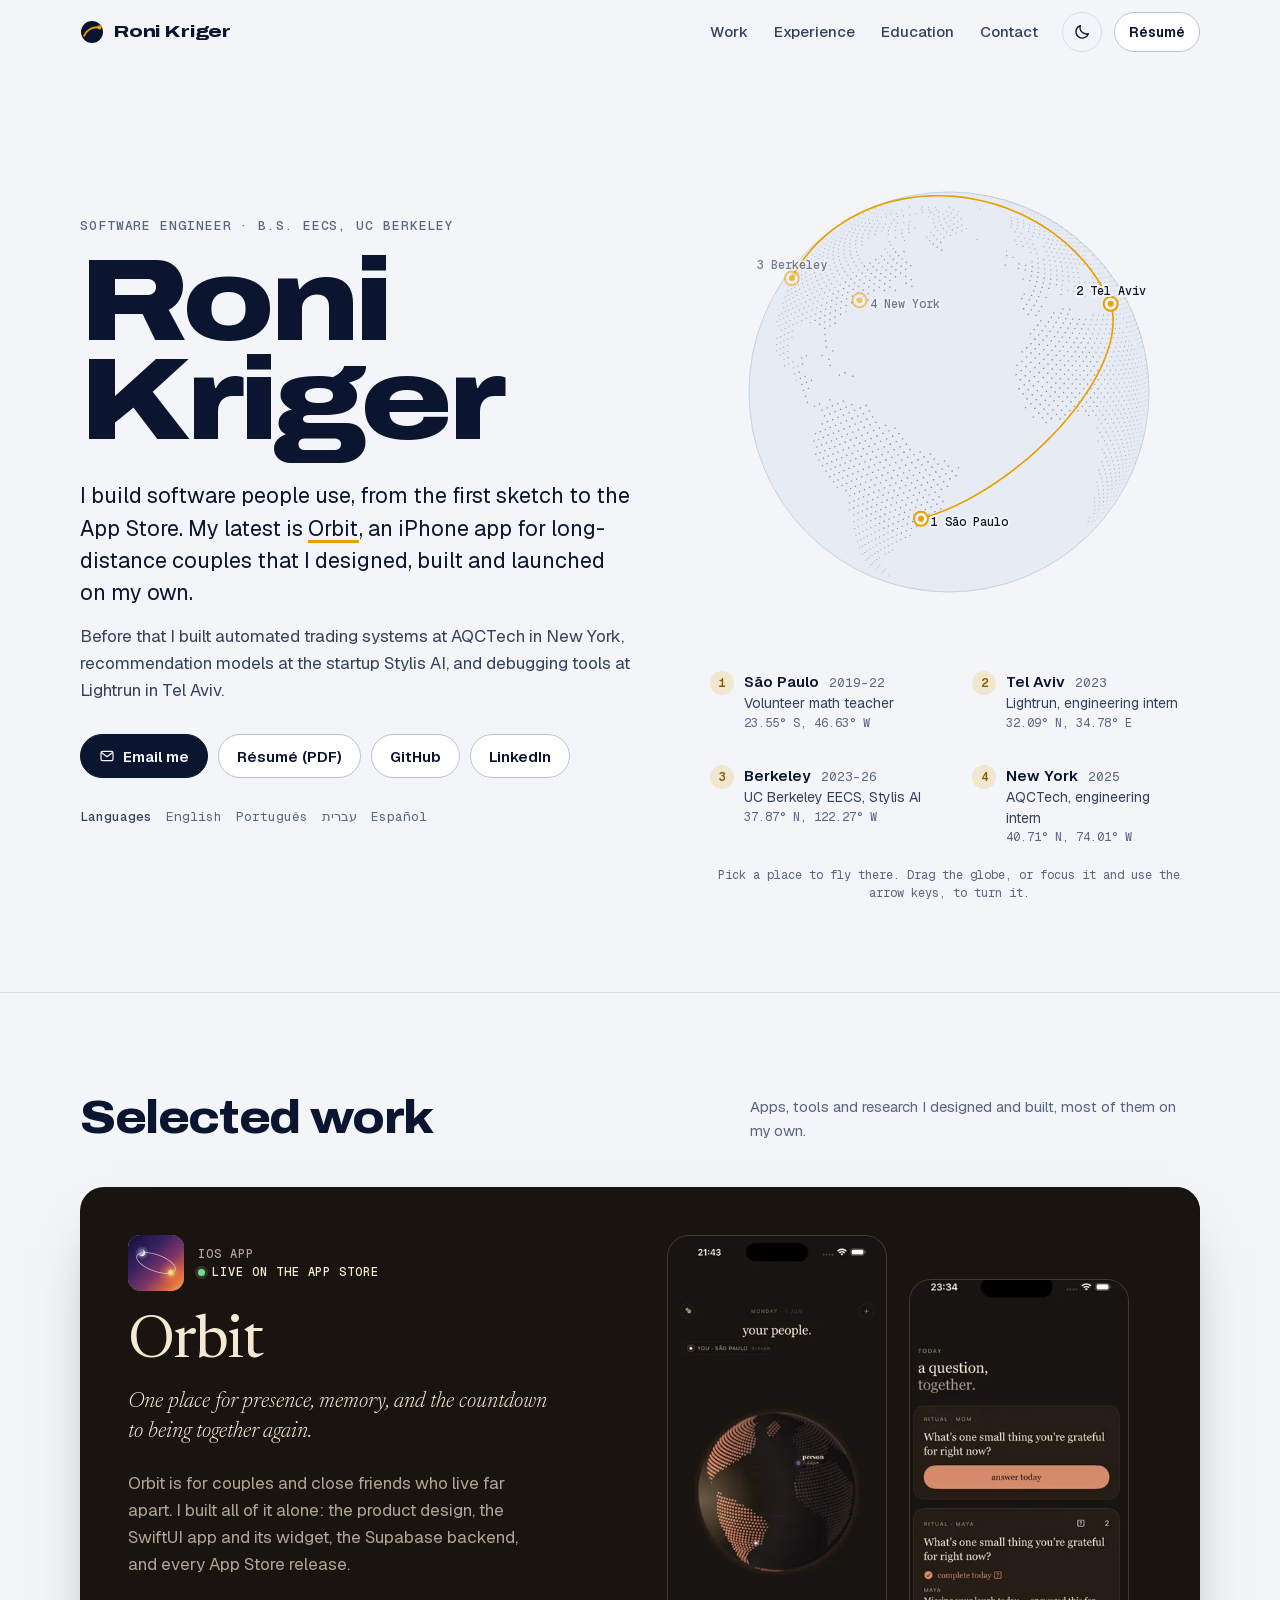
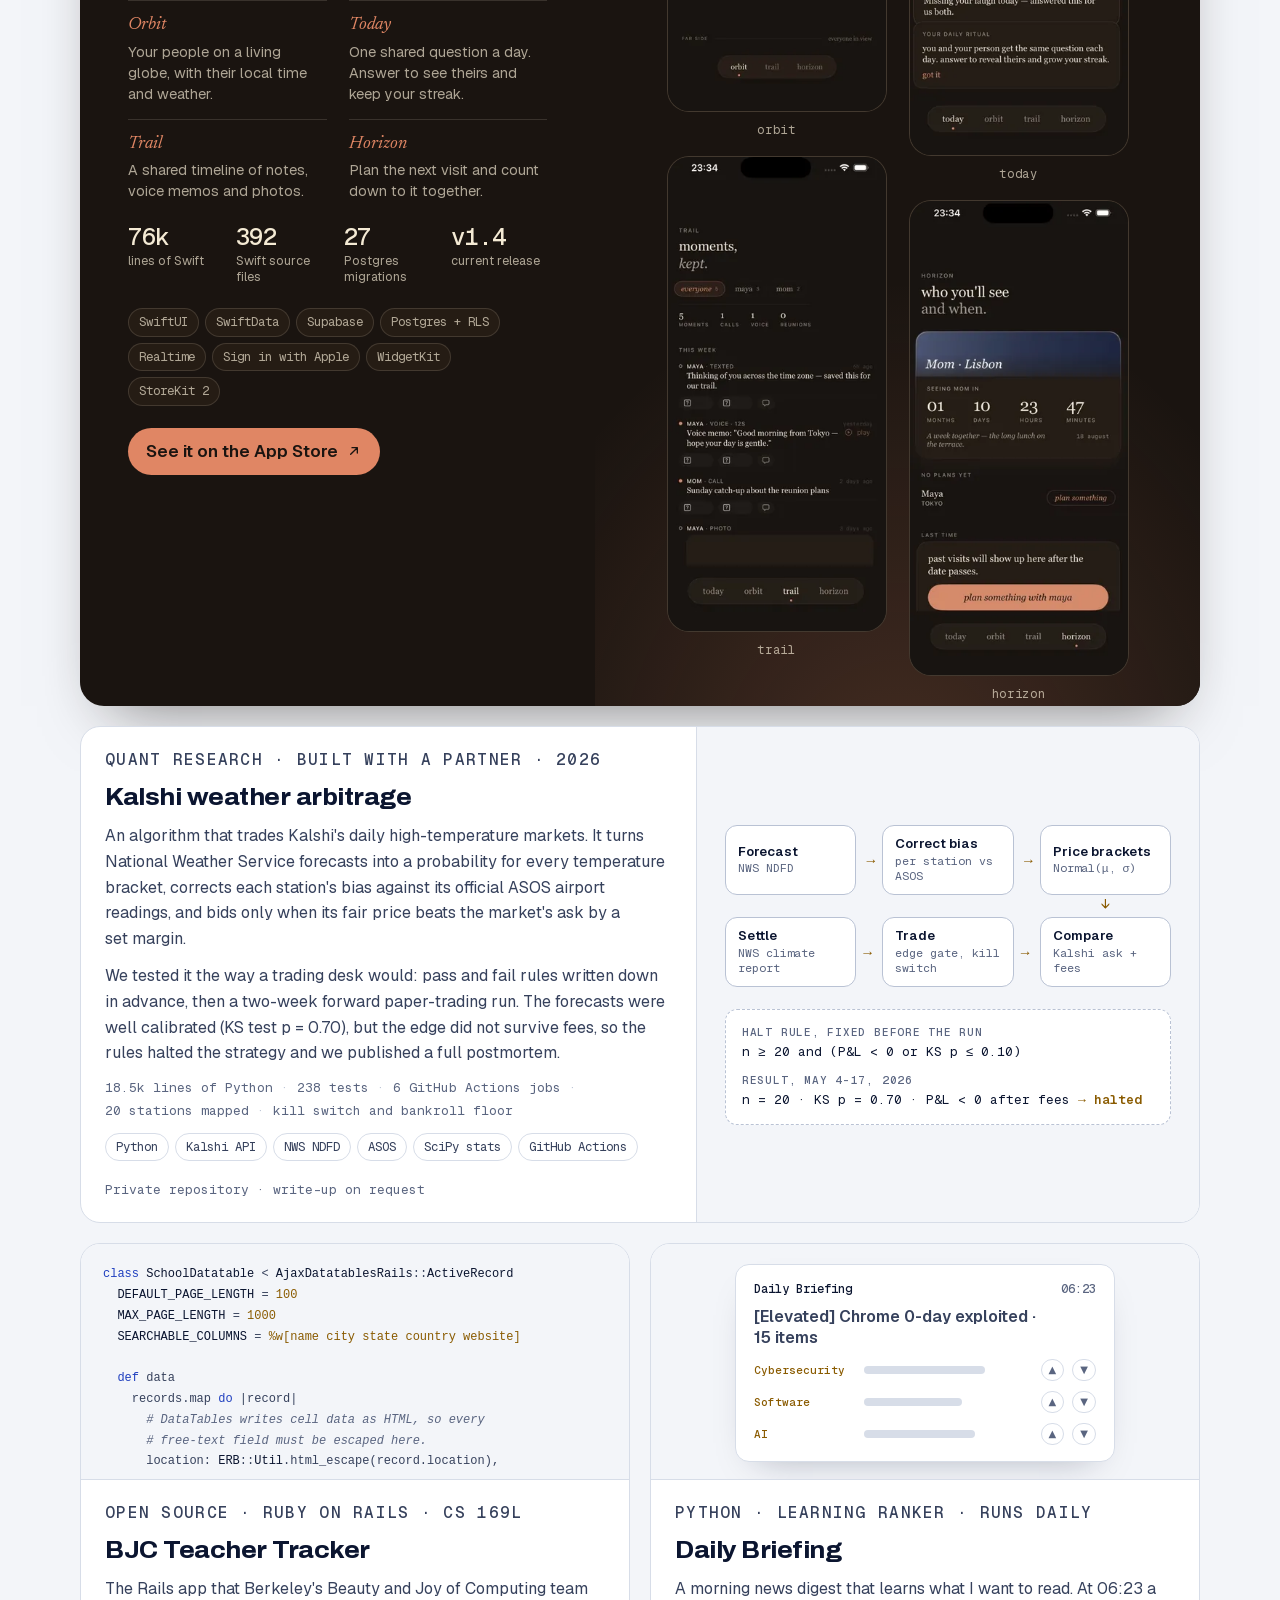
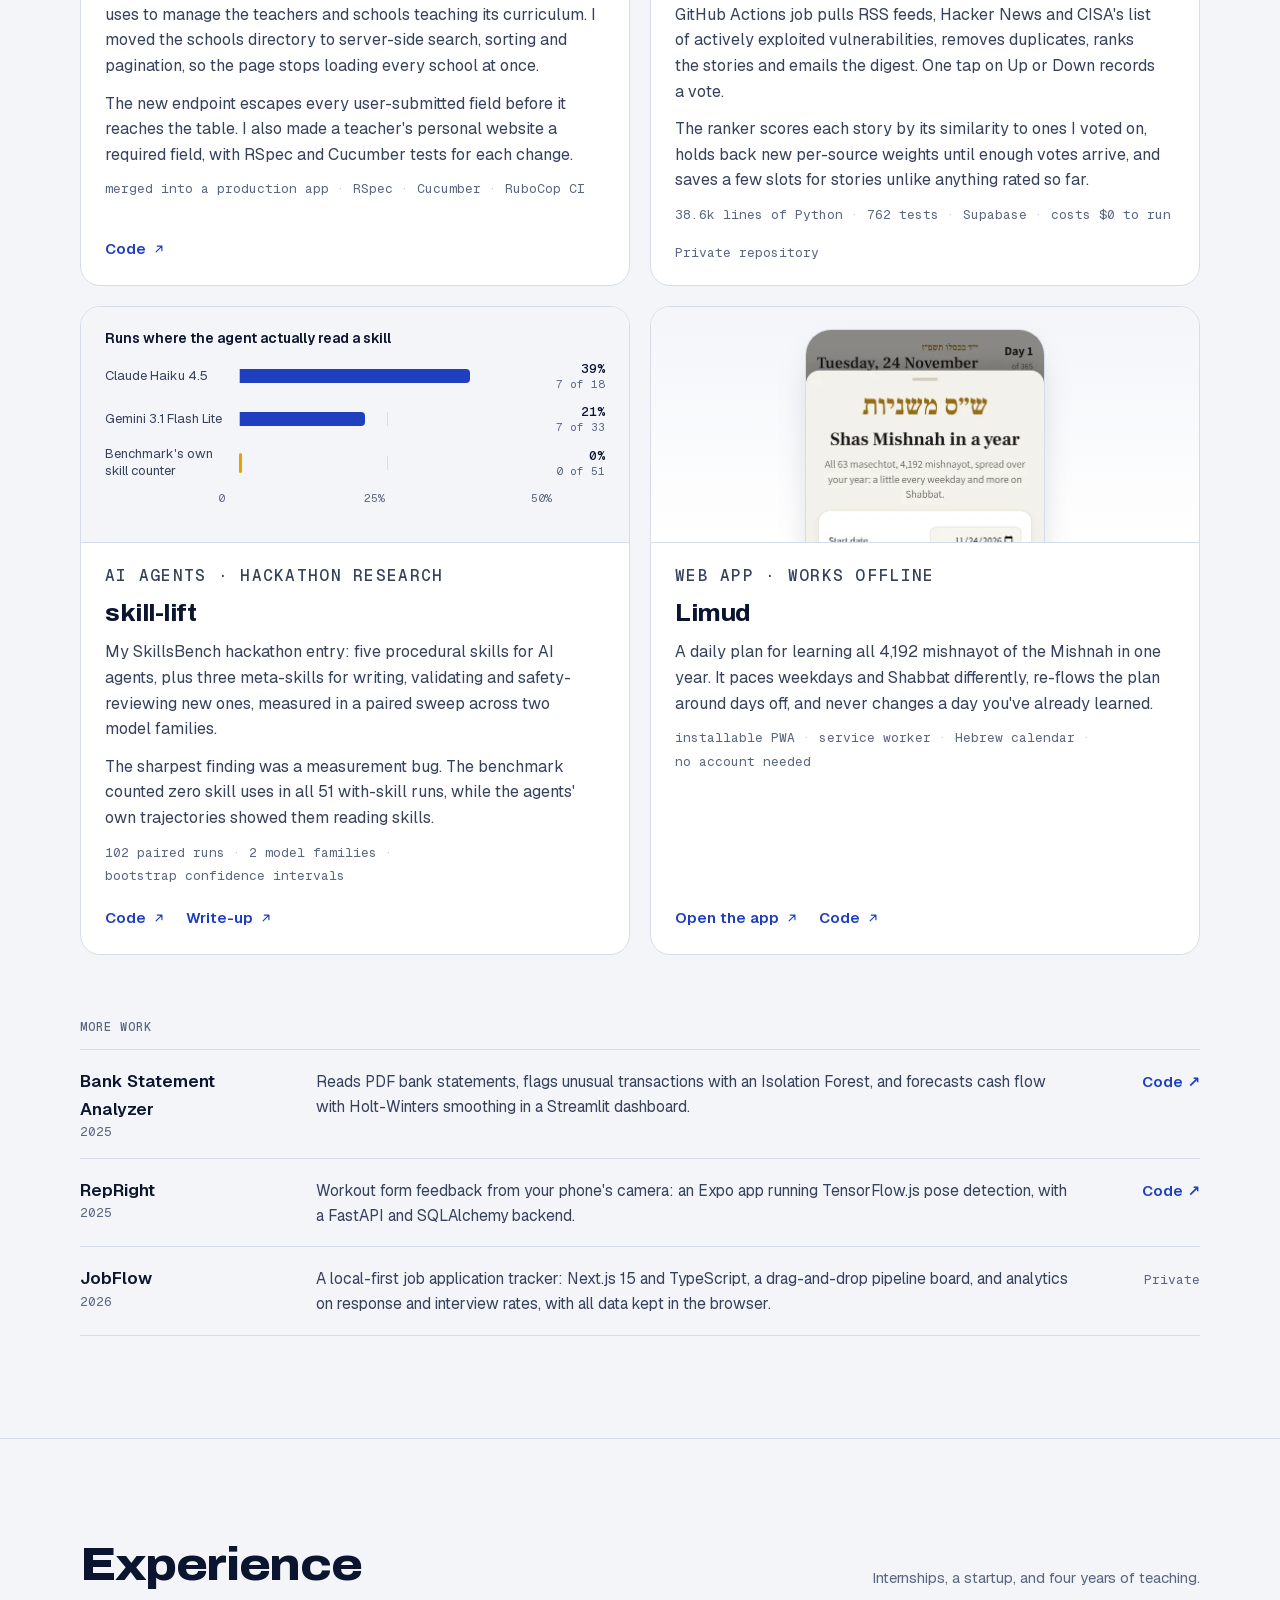
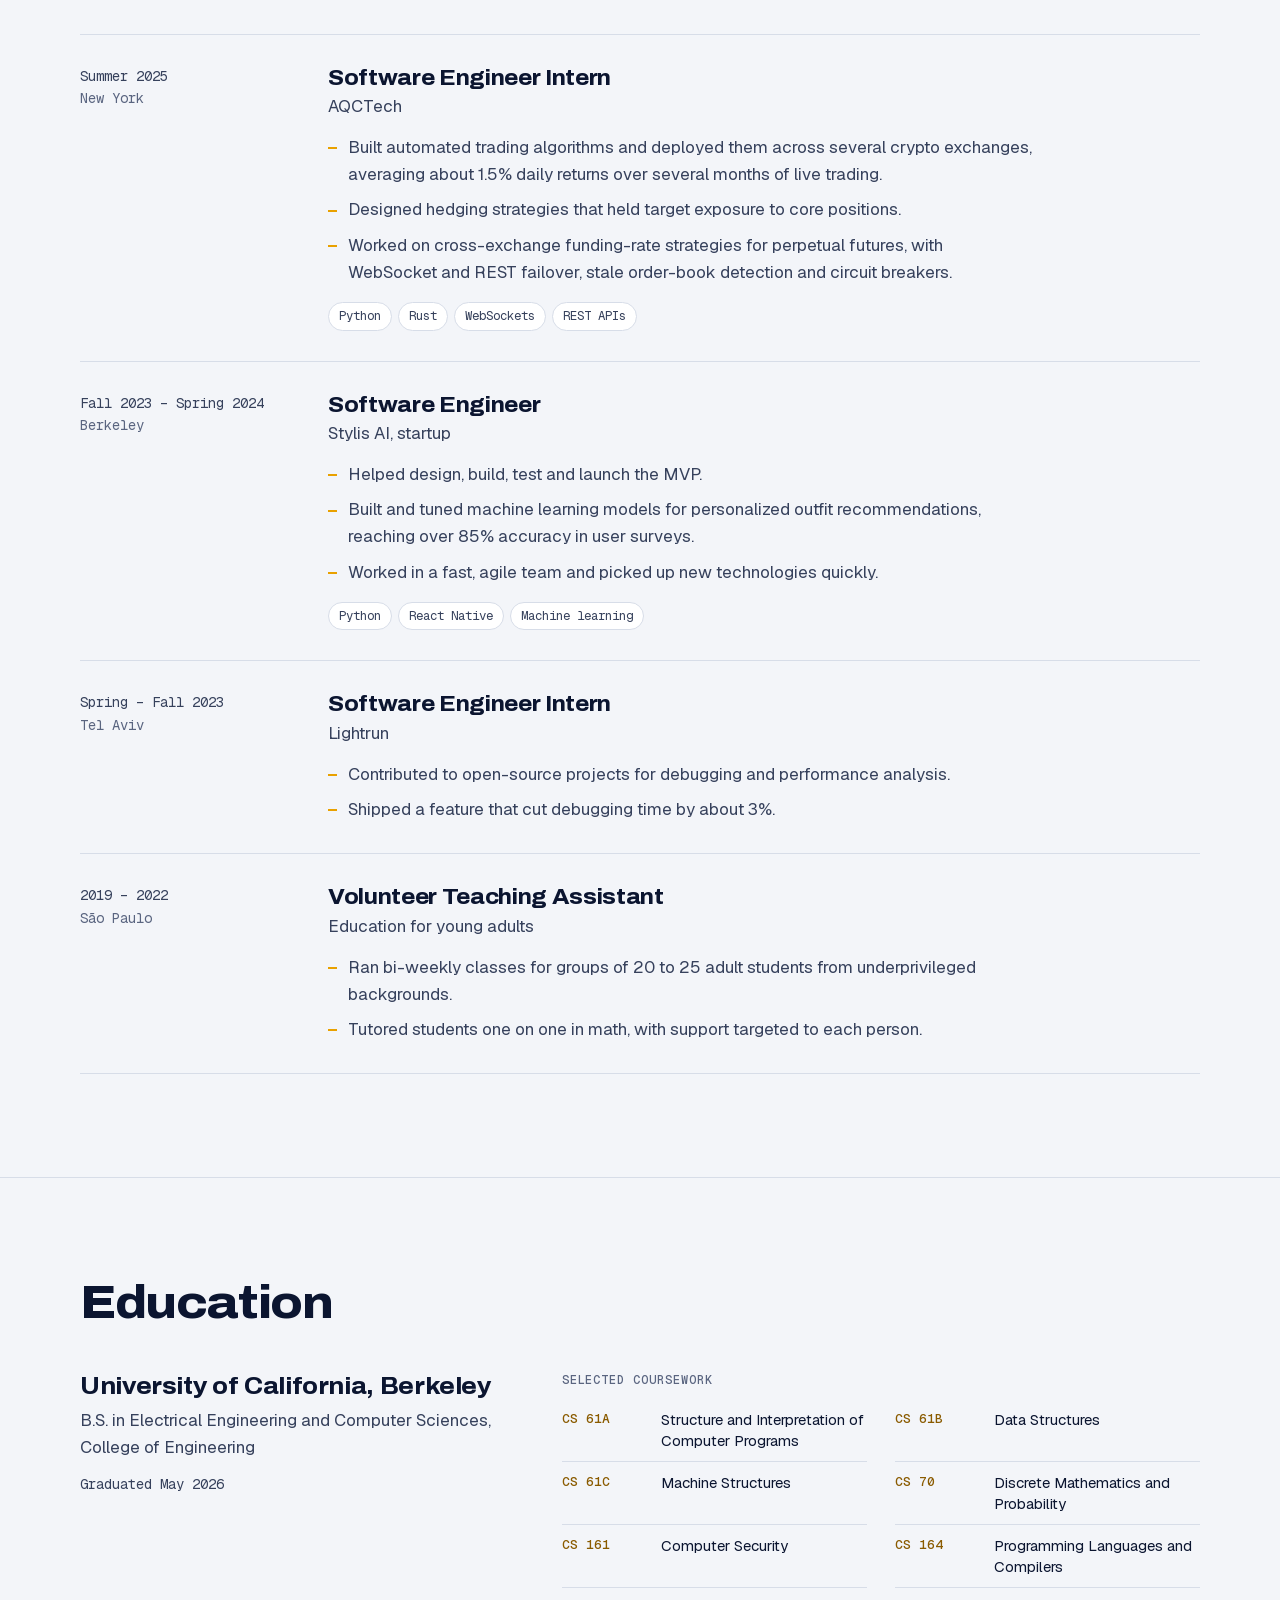
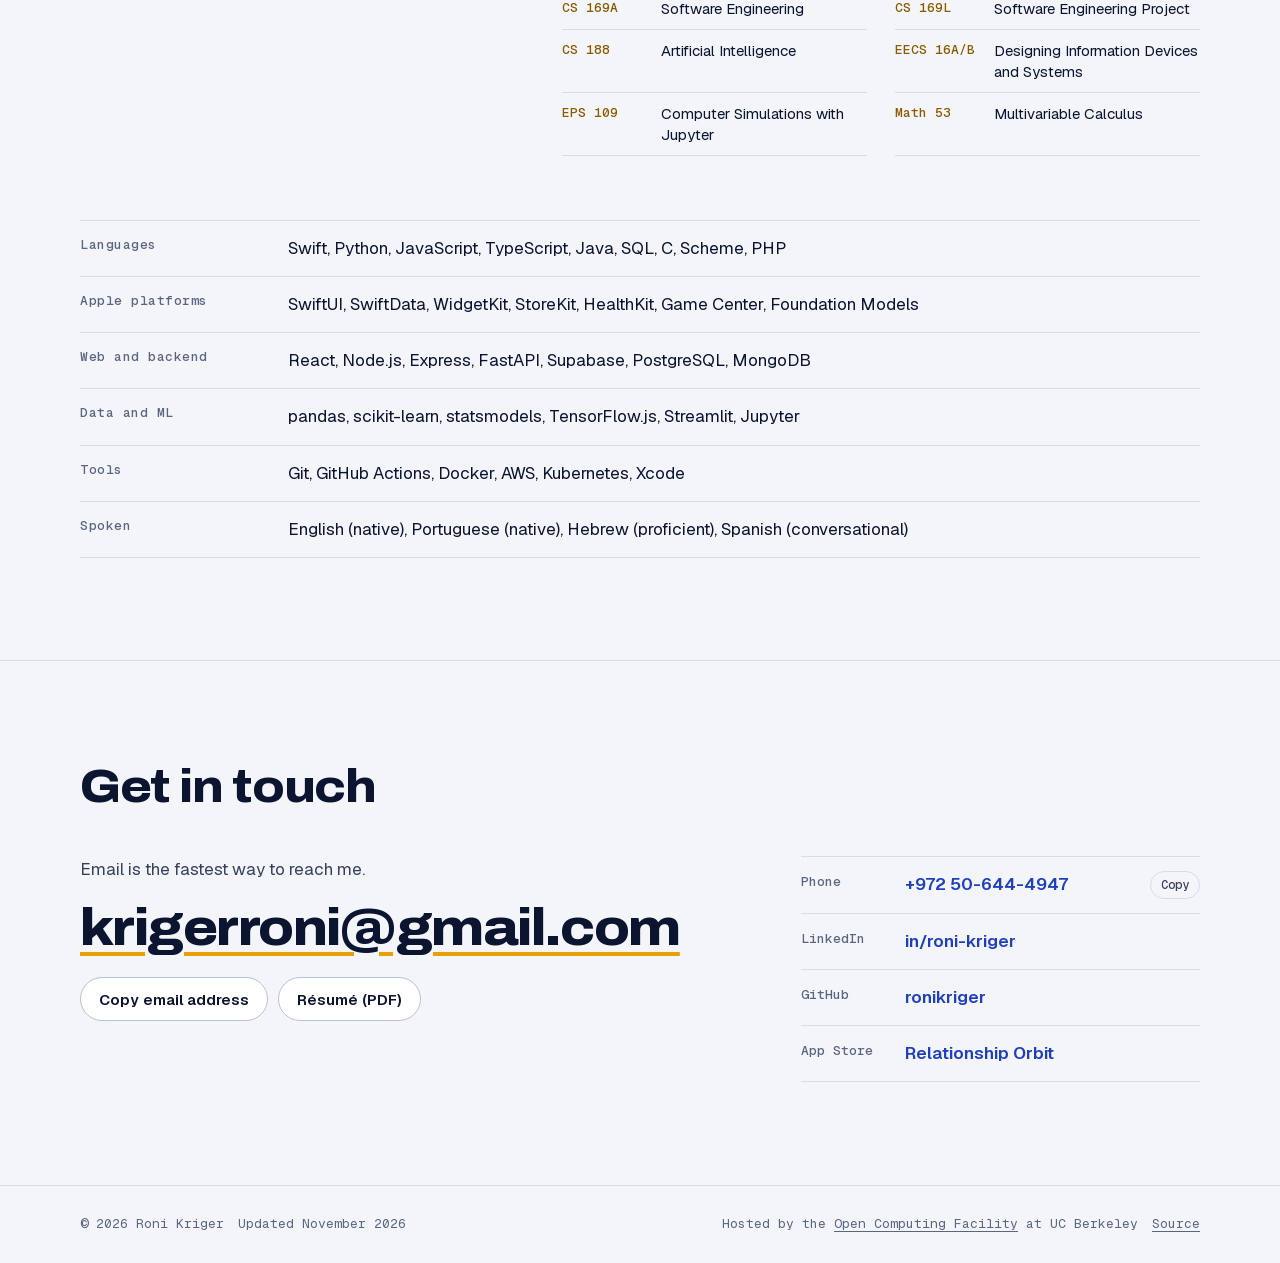
==== commit f1bd5a69: "Faster, more accessible site with a safer deploy - Self-host the fonts, trimmed to Latin and the wei" ====
--- a/public/index.html
+++ b/public/index.html
@@ -12,19 +12,33 @@
 <meta property="og:title" content="Roni Kriger · Software engineer">
 <meta property="og:description" content="Berkeley EECS graduate. Builder of Orbit, an iPhone app for long-distance couples, plus AI agent research, trading systems and more.">
 <meta property="og:url" content="https://www.ocf.berkeley.edu/~rkriger/">
-<meta property="og:image" content="https://www.ocf.berkeley.edu/~rkriger/og.png">
+<meta property="og:site_name" content="Roni Kriger">
+<meta property="og:locale" content="en_US">
+<meta property="og:image" content="https://www.ocf.berkeley.edu/~rkriger/og.jpg">
 <meta property="og:image:width" content="1200">
 <meta property="og:image:height" content="630">
+<meta property="og:image:alt" content="Roni Kriger's site: his name beside a globe tracing São Paulo, Tel Aviv, Berkeley and New York.">
 <meta name="twitter:card" content="summary_large_image">
+<meta name="twitter:title" content="Roni Kriger · Software engineer">
+<meta name="twitter:description" content="Berkeley EECS graduate. Builder of Orbit, an iPhone app for long-distance couples, plus AI agent research, trading systems and more.">
+<meta name="twitter:image" content="https://www.ocf.berkeley.edu/~rkriger/og.jpg">
+<meta name="color-scheme" content="light dark">
 <meta name="theme-color" content="#F3F5F9" media="(prefers-color-scheme: light)">
 <meta name="theme-color" content="#070B17" media="(prefers-color-scheme: dark)">
-<link rel="icon" href="favicon.svg" type="image/svg+xml">
-<link rel="apple-touch-icon" href="apple-touch-icon.png">
-<link rel="preconnect" href="https://fonts.googleapis.com">
-<link rel="preconnect" href="https://fonts.gstatic.com" crossorigin>
-<link rel="stylesheet" href="https://fonts.googleapis.com/css2?family=Archivo:wdth,wght@100..125,500..900&family=Geist:wght@400..700&family=Geist+Mono:wght@400..600&family=Newsreader:ital,opsz,wght@0,6..72,300..500;1,6..72,300..500&display=swap">
+<link rel="icon" href="favicon.svg?v=a8f145a1" type="image/svg+xml">
+<link rel="icon" href="favicon-32.png?v=ea898143" type="image/png" sizes="32x32">
+<link rel="apple-touch-icon" href="apple-touch-icon.png?v=908a356a">
+<!--FONTLINKS-->
+<link rel="preload" href="fonts/archivo.woff2?v=dad1ef74" as="font" type="font/woff2" crossorigin>
+<link rel="preload" href="fonts/geist.woff2?v=d9e95a89" as="font" type="font/woff2" crossorigin>
+<!--/FONTLINKS-->
 <script>try{var t=localStorage.getItem("rk-theme");if(t==="dark"||t==="light")document.documentElement.setAttribute("data-theme",t)}catch(e){}</script>
 <style>
+@font-face { font-family: "Archivo"; font-style: normal; font-weight: 600 900; font-stretch: 100% 125%; font-display: swap; src: url(fonts/archivo.woff2?v=dad1ef74) format("woff2"); }
+@font-face { font-family: "Geist"; font-style: normal; font-weight: 400 700; font-display: swap; src: url(fonts/geist.woff2?v=d9e95a89) format("woff2"); }
+@font-face { font-family: "Geist Mono"; font-style: normal; font-weight: 400 600; font-display: swap; src: url(fonts/geist-mono.woff2?v=1b3ec393) format("woff2"); }
+@font-face { font-family: "Newsreader"; font-style: normal; font-weight: 300 500; font-display: swap; src: url(fonts/newsreader.woff2?v=6c83455a) format("woff2"); }
+@font-face { font-family: "Newsreader"; font-style: italic; font-weight: 300 500; font-display: swap; src: url(fonts/newsreader-italic.woff2?v=f8b26e4b) format("woff2"); }
 /* Layout: one 1120px column. The hero sets the name beside a globe of the cities on the résumé;
    Orbit gets a full-width panel in the app's own palette and typeface; other work sits in a 2-up grid;
    experience reads as a dated ledger. Berkeley navy for ink, California gold for marks. */
@@ -95,7 +109,7 @@
   content: ""; position: fixed; inset: 0 0 auto; height: env(safe-area-inset-top, 0px);
   z-index: 30; background: var(--paper);
 }
-img { max-width: 100%; display: block; }
+img { max-width: 100%; height: auto; display: block; }
 a { color: var(--accent); text-decoration-thickness: 1px; text-underline-offset: 3px; }
 a:hover { text-decoration-thickness: 2px; }
 :focus-visible { outline: 2px solid var(--accent); outline-offset: 3px; border-radius: 6px; }
@@ -156,7 +170,17 @@
 .btn svg { width: 16px; height: 16px; flex: none; }
 .btn-primary { background: var(--ink); color: var(--paper); border-color: var(--ink); }
 .btn-sm { min-height: 40px; padding: 8px 14px; font-size: .875rem; }
-@media (max-width: 820px) { .nav { display: none; } }
+.menu-btn { display: none; }
+.menu-btn .icon-close { display: none; }
+.menu-btn[aria-expanded="true"] .icon-open { display: none; }
+.menu-btn[aria-expanded="true"] .icon-close { display: block; }
+.mobile-nav { border-top: 1px solid var(--line); padding-block: 8px 16px; }
+.mobile-nav ul { list-style: none; margin: 0; padding: 0; display: grid; }
+.mobile-nav a { display: flex; align-items: center; justify-content: space-between; min-height: 48px; padding: 0 4px; font-family: var(--f-display); font-stretch: 110%; font-weight: 700; font-size: 1.25rem; letter-spacing: -.01em; color: var(--ink); text-decoration: none; border-bottom: 1px solid var(--line); }
+.mobile-nav a::after { content: "→"; font: 500 1rem var(--f-mono); color: var(--gold-ink); }
+@media (max-width: 820px) { .nav { display: none; } .menu-btn { display: inline-grid; } }
+@media (min-width: 821px) { .mobile-nav { display: none; } }
+@media (max-width: 380px) { .bar > .btn-sm { display: none; } }
 
 /* ---------- Hero ---------- */
 .hero {
@@ -185,12 +209,21 @@
 .globe-fig { margin: 0; display: grid; gap: 20px; justify-items: center; min-width: 0; }
 .globe-box { position: relative; width: 100%; max-width: 500px; aspect-ratio: 1; touch-action: pan-y; cursor: grab; }
 .globe-box:active { cursor: grabbing; }
+.globe-box:focus-visible { outline-offset: -6px; border-radius: 50%; }
 .globe-box canvas { width: 100%; height: 100%; display: block; }
 .stops {
   list-style: none; margin: 0; padding: 0; width: 100%; max-width: 500px;
   display: grid; grid-template-columns: repeat(2, minmax(0, 1fr)); gap: 14px 24px;
 }
-.stops li { display: grid; grid-template-columns: 24px minmax(0, 1fr); gap: 0 10px; align-items: start; }
+.stops li { min-width: 0; }
+.stop {
+  display: grid; grid-template-columns: 24px minmax(0, 1fr); gap: 0 10px; align-items: start; width: 100%;
+  margin: 0; padding: 8px 10px; border: 1px solid transparent; border-radius: 12px; background: none;
+  color: inherit; font: inherit; text-align: left; cursor: pointer;
+}
+.stop:hover { background: var(--surface); border-color: var(--line); }
+.stop[aria-pressed="true"] { background: var(--surface); border-color: var(--gold); }
+.stops { margin-inline: -10px; width: calc(100% + 20px); }
 .stops .n {
   grid-row: span 3; width: 24px; height: 24px; border-radius: 50%; background: var(--gold-soft); color: var(--gold-ink);
   font: 600 .75rem/24px var(--f-mono); text-align: center;
@@ -199,7 +232,7 @@
 .stops .place span { font: 400 .8125rem var(--f-mono); color: var(--muted); margin-left: 6px; }
 .stops .what { font-size: .875rem; color: var(--ink-2); line-height: 1.45; }
 .stops .coord { font: 400 .75rem/1.6 var(--f-mono); color: var(--muted); font-variant-numeric: tabular-nums; }
-.globe-hint { font: 400 .75rem var(--f-mono); color: var(--muted); margin-top: -8px; }
+.globe-hint { font: 400 .75rem/1.5 var(--f-mono); color: var(--muted); margin-top: -10px; text-align: center; max-width: 500px; }
 @media (max-width: 420px) { .stops { grid-template-columns: minmax(0, 1fr); } }
 
 /* ---------- Sections ---------- */
@@ -254,7 +287,10 @@
 }
 .orbit-shots figure { margin: 0; display: grid; gap: 10px; min-width: 0; }
 .orbit-shots figure:nth-child(even) { transform: translateY(44px); }
-.orbit-shots img { width: 100%; height: auto; aspect-ratio: 480 / 1038; border-radius: 22px; border: 1px solid var(--orbit-line); background: var(--orbit-elev); }
+.shot { display: block; width: 100%; padding: 0; border: 0; border-radius: 22px; background: none; cursor: zoom-in; }
+.shot:focus-visible { outline: 2px solid var(--orbit-accent); outline-offset: 4px; }
+.orbit-shots img { width: 100%; height: auto; aspect-ratio: 300 / 650; border-radius: 22px; border: 1px solid var(--orbit-line); background: var(--orbit-elev); transition: transform .2s ease; }
+.shot:hover img { transform: translateY(-3px); }
 .orbit-shots figcaption { font: 400 .75rem var(--f-mono); letter-spacing: .06em; text-transform: lowercase; color: var(--orbit-mute); text-align: center; }
 @media (max-width: 1000px) {
   .orbit-shots { display: flex; gap: 14px; overflow-x: auto; scroll-snap-type: x mandatory; overscroll-behavior-x: contain; justify-content: flex-start; }
@@ -413,9 +449,49 @@
 
 .site-footer { border-top: 1px solid var(--line); padding-block: 28px calc(28px + env(safe-area-inset-bottom, 0px)); }
 .site-footer .wrap { display: flex; flex-wrap: wrap; justify-content: space-between; gap: 8px 24px; font: 400 .8125rem/1.6 var(--f-mono); color: var(--muted); }
+.site-footer .wrap > span { display: flex; flex-wrap: wrap; gap: 0 14px; }
 .site-footer a { color: inherit; }
 
-@media (prefers-reduced-motion: reduce) { .btn, .site-header { transition: none; } .btn:hover { transform: none; } }
+/* Screenshot viewer */
+.lightbox { padding: 0; border: 0; background: transparent; max-width: 100vw; max-height: 100vh; width: 100vw; height: 100vh; overflow: hidden; }
+.lightbox::backdrop { background: rgba(10, 8, 6, .86); -webkit-backdrop-filter: blur(6px); backdrop-filter: blur(6px); }
+.lightbox[open] { display: grid; place-items: center; }
+.lb-figure { margin: 0; display: grid; justify-items: center; gap: 12px; padding: calc(env(safe-area-inset-top, 0px) + 56px) 16px calc(env(safe-area-inset-bottom, 0px) + 24px); }
+.lb-figure img { width: auto; max-width: min(92vw, 420px); max-height: calc(100vh - 150px); border-radius: 28px; border: 1px solid var(--orbit-line); background: var(--orbit-elev); }
+.lb-figure figcaption { font: 400 .8125rem var(--f-mono); color: var(--orbit-ink); text-align: center; }
+.lb-btn {
+  position: fixed; display: grid; place-items: center; width: 48px; height: 48px; border-radius: 999px;
+  border: 1px solid var(--orbit-line); background: rgba(37, 28, 20, .8); color: var(--orbit-ink); cursor: pointer; font: 400 1.5rem/1 var(--f-body);
+}
+.lb-btn:hover { background: var(--orbit-elev); }
+.lb-btn:focus-visible { outline: 2px solid var(--orbit-accent); outline-offset: 2px; }
+.lb-close { top: calc(env(safe-area-inset-top, 0px) + 14px); right: max(14px, env(safe-area-inset-right, 0px)); }
+.lb-prev { left: max(14px, env(safe-area-inset-left, 0px)); top: 50%; transform: translateY(-50%); }
+.lb-next { right: max(14px, env(safe-area-inset-right, 0px)); top: 50%; transform: translateY(-50%); }
+@media (max-width: 560px) { .lb-prev, .lb-next { top: auto; bottom: calc(env(safe-area-inset-bottom, 0px) + 16px); transform: none; } .lb-figure { padding-bottom: calc(env(safe-area-inset-bottom, 0px) + 84px); } .lb-figure img { max-height: calc(100vh - 200px); } }
+
+@media (prefers-reduced-motion: reduce) { .btn, .site-header, .orbit-shots img { transition: none; } .btn:hover, .shot:hover img { transform: none; } }
+
+/* Print: one clean column, light ink, links spelled out */
+@media print {
+  :root, :root[data-theme] { --paper: #fff; --surface: #fff; --ink: #000; --ink-2: #222; --muted: #555; --line: #ccc; --line-strong: #999; --accent: #000; --gold: #a07000; --gold-ink: #7a5500; color-scheme: light; }
+  body { font-size: 10.5pt; }
+  body::before, .site-header, .skip, .globe-box, .globe-hint, .cta-row, .orbit-shots, .card-visual, .copy, .contact .row, .lightbox, .chips { display: none !important; }
+  .hero { display: block; padding-block: 0 12pt; }
+  .name { font-size: 40pt; margin: 6pt 0 10pt; }
+  .stops { margin: 10pt 0 0; width: 100%; }
+  .stop { padding: 2pt 0; }
+  .section { padding-block: 16pt; }
+  .orbit { display: block; background: #fff; color: #000; box-shadow: none; border: 1px solid #ccc; }
+  .orbit *, .orbit-features dt { color: #000 !important; }
+  .orbit-cta { padding: 0; background: none; }
+  .wide, .grid { display: block; }
+  .card, .xp > li, .courses li, .orbit-features div { break-inside: avoid; }
+  .section-head, h3 { break-after: avoid; }
+  .card { margin-top: 10pt; }
+  .wide .card-visual { display: none; }
+  main a[href^="http"]::after { content: " (" attr(href) ")"; font: 400 8pt var(--f-mono); color: #555; overflow-wrap: anywhere; }
+}
 </style>
 <script type="application/ld+json">
 {
@@ -424,9 +500,12 @@
   "name": "Roni Kriger",
   "jobTitle": "Software Engineer",
   "url": "https://www.ocf.berkeley.edu/~rkriger/",
+  "description": "Software engineer and UC Berkeley EECS graduate who builds iOS apps, AI tools and trading systems.",
+  "image": "https://www.ocf.berkeley.edu/~rkriger/og.jpg",
   "email": "mailto:krigerroni@gmail.com",
   "telephone": "+972-50-644-4947",
-  "alumniOf": { "@type": "CollegeOrUniversity", "name": "University of California, Berkeley" },
+  "alumniOf": { "@type": "CollegeOrUniversity", "name": "University of California, Berkeley", "sameAs": "https://www.berkeley.edu/" },
+  "knowsAbout": ["iOS development", "Swift", "SwiftUI", "Python", "Machine learning", "Quantitative trading", "AI agents"],
   "knowsLanguage": ["English", "Portuguese", "Hebrew", "Spanish"],
   "sameAs": ["https://www.linkedin.com/in/roni-kriger/", "https://github.com/ronikriger", "https://apps.apple.com/us/app/relationship-orbit/id6775461355"]
 }
@@ -453,8 +532,21 @@
       <svg class="icon-moon" viewBox="0 0 24 24" fill="none" stroke="currentColor" stroke-width="1.8" stroke-linecap="round" stroke-linejoin="round" aria-hidden="true"><path d="M20.5 14.2A8.5 8.5 0 0 1 9.8 3.5a8.5 8.5 0 1 0 10.7 10.7z"/></svg>
       <svg class="icon-sun" viewBox="0 0 24 24" fill="none" stroke="currentColor" stroke-width="1.8" stroke-linecap="round" aria-hidden="true"><circle cx="12" cy="12" r="4.2"/><path d="M12 2.5v2.2M12 19.3v2.2M2.5 12h2.2M19.3 12h2.2M5.3 5.3l1.6 1.6M17.1 17.1l1.6 1.6M5.3 18.7l1.6-1.6M17.1 6.9l1.6-1.6"/></svg>
     </button>
-    <a class="btn btn-sm" href="resume.pdf" target="_blank" rel="noopener">Résumé</a>
+    <a class="btn btn-sm" href="resume.pdf?v=fa05ed04" target="_blank" rel="noopener">Résumé</a>
+    <button class="icon-btn menu-btn" id="menuBtn" type="button" aria-expanded="false" aria-controls="mobileNav" aria-label="Menu">
+      <svg class="icon-open" viewBox="0 0 24 24" fill="none" stroke="currentColor" stroke-width="1.8" stroke-linecap="round" aria-hidden="true"><path d="M4 7h16M4 12h16M4 17h16"/></svg>
+      <svg class="icon-close" viewBox="0 0 24 24" fill="none" stroke="currentColor" stroke-width="1.8" stroke-linecap="round" aria-hidden="true"><path d="M6 6l12 12M18 6 6 18"/></svg>
+    </button>
   </div>
+  <nav class="wrap mobile-nav" id="mobileNav" aria-label="Sections" hidden>
+    <ul>
+      <li><a href="#work">Work</a></li>
+      <li><a href="#experience">Experience</a></li>
+      <li><a href="#education">Education</a></li>
+      <li><a href="#contact">Contact</a></li>
+      <li><a href="resume.pdf?v=fa05ed04" target="_blank" rel="noopener">Résumé (PDF)</a></li>
+    </ul>
+  </nav>
 </header>
 
 <main id="main">
@@ -470,7 +562,7 @@
             <svg viewBox="0 0 24 24" fill="none" stroke="currentColor" stroke-width="1.8" stroke-linecap="round" stroke-linejoin="round" aria-hidden="true"><rect x="3" y="5" width="18" height="14" rx="2.5"/><path d="m4 7 8 6 8-6"/></svg>
             Email me
           </a>
-          <a class="btn" href="resume.pdf" target="_blank" rel="noopener">Résumé (PDF)</a>
+          <a class="btn" href="resume.pdf?v=fa05ed04" target="_blank" rel="noopener">Résumé (PDF)</a>
           <a class="btn" href="https://github.com/ronikriger" target="_blank" rel="noopener">GitHub</a>
           <a class="btn" href="https://www.linkedin.com/in/roni-kriger/" target="_blank" rel="noopener">LinkedIn</a>
         </div>
@@ -478,16 +570,16 @@
       </div>
 
       <figure class="globe-fig">
-        <div class="globe-box" id="globe">
+        <div class="globe-box" id="globe" tabindex="0" aria-describedby="globeHint">
           <canvas role="img" aria-label="A globe with arcs from São Paulo to Tel Aviv to Berkeley to New York, in the order listed below."></canvas>
         </div>
         <ol class="stops" aria-label="Where I have worked and studied, in order">
-          <li><span class="n" aria-hidden="true">1</span><span class="place">São Paulo <span>2019–22</span></span><span class="what">Volunteer math teacher</span><span class="coord">23.55° S, 46.63° W</span></li>
-          <li><span class="n" aria-hidden="true">2</span><span class="place">Tel Aviv <span>2023</span></span><span class="what">Lightrun, engineering intern</span><span class="coord">32.09° N, 34.78° E</span></li>
-          <li><span class="n" aria-hidden="true">3</span><span class="place">Berkeley <span>2023–26</span></span><span class="what">UC Berkeley EECS, Stylis AI</span><span class="coord">37.87° N, 122.27° W</span></li>
-          <li><span class="n" aria-hidden="true">4</span><span class="place">New York <span>2025</span></span><span class="what">AQCTech, engineering intern</span><span class="coord">40.71° N, 74.01° W</span></li>
+          <li><button class="stop" type="button" data-city="0" aria-pressed="false"><span class="n" aria-hidden="true">1</span><span class="place">São Paulo <span>2019–22</span></span><span class="what">Volunteer math teacher</span><span class="coord">23.55° S, 46.63° W</span></button></li>
+          <li><button class="stop" type="button" data-city="1" aria-pressed="false"><span class="n" aria-hidden="true">2</span><span class="place">Tel Aviv <span>2023</span></span><span class="what">Lightrun, engineering intern</span><span class="coord">32.09° N, 34.78° E</span></button></li>
+          <li><button class="stop" type="button" data-city="2" aria-pressed="false"><span class="n" aria-hidden="true">3</span><span class="place">Berkeley <span>2023–26</span></span><span class="what">UC Berkeley EECS, Stylis AI</span><span class="coord">37.87° N, 122.27° W</span></button></li>
+          <li><button class="stop" type="button" data-city="3" aria-pressed="false"><span class="n" aria-hidden="true">4</span><span class="place">New York <span>2025</span></span><span class="what">AQCTech, engineering intern</span><span class="coord">40.71° N, 74.01° W</span></button></li>
         </ol>
-        <figcaption class="globe-hint">Drag the globe to turn it</figcaption>
+        <figcaption class="globe-hint" id="globeHint">Pick a place to fly there. Drag the globe, or focus it and use the arrow keys, to turn it.</figcaption>
       </figure>
     </section>
   </div>
@@ -502,7 +594,7 @@
       <article class="orbit" id="orbit" aria-labelledby="orbit-title">
         <div class="orbit-copy">
           <div class="orbit-id">
-            <img src="assets/orbit-icon.png" width="56" height="56" alt="Orbit app icon">
+            <img src="assets/orbit-icon.webp?v=b2345121" width="56" height="56" alt="Orbit app icon">
             <div class="k">iOS app<br><span class="live">Live on the App Store</span></div>
           </div>
           <div>
@@ -530,11 +622,11 @@
             <svg viewBox="0 0 24 24" fill="none" stroke="currentColor" stroke-width="2" stroke-linecap="round" stroke-linejoin="round" aria-hidden="true"><path d="M7 17 17 7M9 7h8v8"/></svg>
           </a>
         </div>
-        <div class="orbit-shots" tabindex="0" aria-label="Orbit screenshots">
-          <figure><img src="assets/orbit-globe.jpg" width="480" height="1038" decoding="async" alt="Orbit's globe screen, showing your people as points on a dotted globe."><figcaption>orbit</figcaption></figure>
-          <figure><img src="assets/orbit-today.jpg" width="480" height="1038" decoding="async" alt="The Today screen with a daily question to answer together."><figcaption>today</figcaption></figure>
-          <figure><img src="assets/orbit-trail.jpg" width="480" height="1038" decoding="async" alt="The Trail screen, a shared timeline of texts, voice memos and photos."><figcaption>trail</figcaption></figure>
-          <figure><img src="assets/orbit-horizon.jpg" width="480" height="1038" decoding="async" alt="The Horizon screen counting down months, days, hours and minutes to the next visit."><figcaption>horizon</figcaption></figure>
+        <div class="orbit-shots" role="group" aria-label="Orbit screenshots">
+          <figure><button class="shot" type="button" data-shot="0" aria-label="Enlarge the orbit screenshot"><img src="assets/orbit-globe-300.webp?v=ec886f64" srcset="assets/orbit-globe-300.webp?v=ec886f64 300w, assets/orbit-globe-450.webp?v=b7bcb47c 450w, assets/orbit-globe-600.webp?v=ef479730 600w" sizes="(max-width: 560px) 46vw, (max-width: 1000px) 30vw, 220px" width="300" height="650" decoding="async" data-full="assets/orbit-globe-600.webp?v=ef479730" alt="Orbit's globe screen, showing your people as points on a dotted globe."></button><figcaption>orbit</figcaption></figure>
+          <figure><button class="shot" type="button" data-shot="1" aria-label="Enlarge the today screenshot"><img src="assets/orbit-today-300.webp?v=a4469f84" srcset="assets/orbit-today-300.webp?v=a4469f84 300w, assets/orbit-today-450.webp?v=18e0f09c 450w, assets/orbit-today-600.webp?v=88274255 600w" sizes="(max-width: 560px) 46vw, (max-width: 1000px) 30vw, 220px" width="300" height="650" decoding="async" data-full="assets/orbit-today-600.webp?v=88274255" alt="The Today screen with a daily question to answer together."></button><figcaption>today</figcaption></figure>
+          <figure><button class="shot" type="button" data-shot="2" aria-label="Enlarge the trail screenshot"><img src="assets/orbit-trail-300.webp?v=2b86d040" srcset="assets/orbit-trail-300.webp?v=2b86d040 300w, assets/orbit-trail-450.webp?v=59bd0623 450w, assets/orbit-trail-600.webp?v=55cb1953 600w" sizes="(max-width: 560px) 46vw, (max-width: 1000px) 30vw, 220px" width="300" height="650" decoding="async" data-full="assets/orbit-trail-600.webp?v=55cb1953" alt="The Trail screen, a shared timeline of texts, voice memos and photos."></button><figcaption>trail</figcaption></figure>
+          <figure><button class="shot" type="button" data-shot="3" aria-label="Enlarge the horizon screenshot"><img src="assets/orbit-horizon-300.webp?v=cc6e1eda" srcset="assets/orbit-horizon-300.webp?v=cc6e1eda 300w, assets/orbit-horizon-450.webp?v=12ebae9b 450w, assets/orbit-horizon-600.webp?v=7444eea4 600w" sizes="(max-width: 560px) 46vw, (max-width: 1000px) 30vw, 220px" width="300" height="650" decoding="async" data-full="assets/orbit-horizon-600.webp?v=7444eea4" alt="The Horizon screen counting down months, days, hours and minutes to the next visit."></button><figcaption>horizon</figcaption></figure>
         </div>
       </article>
 
@@ -571,7 +663,7 @@
       <div class="grid">
         <article class="card" aria-labelledby="bjc-title">
           <div class="card-visual">
-            <pre class="code" aria-label="Excerpt from school_datatable.rb"><code><span class="k">class</span> <span class="c">SchoolDatatable</span> &lt; <span class="c">AjaxDatatablesRails</span>::<span class="c">ActiveRecord</span>
+            <pre class="code" tabindex="0" aria-label="Excerpt from school_datatable.rb, the server-side table code"><code><span class="k">class</span> <span class="c">SchoolDatatable</span> &lt; <span class="c">AjaxDatatablesRails</span>::<span class="c">ActiveRecord</span>
   <span class="c">DEFAULT_PAGE_LENGTH</span> = <span class="n">100</span>
   <span class="c">MAX_PAGE_LENGTH</span> = <span class="n">1000</span>
   <span class="c">SEARCHABLE_COLUMNS</span> = <span class="s">%w[name city state country website]</span>
@@ -590,7 +682,7 @@
             <p>The new endpoint escapes every user-submitted field before it reaches the table. I also made a teacher's personal website a required field, with RSpec and Cucumber tests for each change.</p>
             <ul class="facts"><li>merged into a production app</li><li>RSpec</li><li>Cucumber</li><li>RuboCop CI</li></ul>
             <div class="card-links">
-              <a href="https://github.com/cs169/BJC-Teacher-Tracker" target="_blank" rel="noopener">Code <svg viewBox="0 0 24 24" fill="none" stroke="currentColor" stroke-width="2" stroke-linecap="round" stroke-linejoin="round" aria-hidden="true"><path d="M7 17 17 7M9 7h8v8"/></svg></a>
+              <a href="https://github.com/cs169/BJC-Teacher-Tracker" target="_blank" rel="noopener" aria-label="BJC Teacher Tracker code on GitHub">Code <svg viewBox="0 0 24 24" fill="none" stroke="currentColor" stroke-width="2" stroke-linecap="round" stroke-linejoin="round" aria-hidden="true"><path d="M7 17 17 7M9 7h8v8"/></svg></a>
             </div>
           </div>
         </article>
@@ -636,15 +728,15 @@
             <p>The sharpest finding was a measurement bug. The benchmark counted zero skill uses in all 51 with-skill runs, while the agents' own trajectories showed them reading skills.</p>
             <ul class="facts"><li>102 paired runs</li><li>2 model families</li><li>bootstrap confidence intervals</li></ul>
             <div class="card-links">
-              <a href="https://github.com/ronikriger/skill-lift" target="_blank" rel="noopener">Code <svg viewBox="0 0 24 24" fill="none" stroke="currentColor" stroke-width="2" stroke-linecap="round" stroke-linejoin="round" aria-hidden="true"><path d="M7 17 17 7M9 7h8v8"/></svg></a>
-              <a href="https://github.com/ronikriger/skill-lift/blob/main/01-WRITEUP-track1.md" target="_blank" rel="noopener">Write-up <svg viewBox="0 0 24 24" fill="none" stroke="currentColor" stroke-width="2" stroke-linecap="round" stroke-linejoin="round" aria-hidden="true"><path d="M7 17 17 7M9 7h8v8"/></svg></a>
+              <a href="https://github.com/ronikriger/skill-lift" target="_blank" rel="noopener" aria-label="skill-lift code on GitHub">Code <svg viewBox="0 0 24 24" fill="none" stroke="currentColor" stroke-width="2" stroke-linecap="round" stroke-linejoin="round" aria-hidden="true"><path d="M7 17 17 7M9 7h8v8"/></svg></a>
+              <a href="https://github.com/ronikriger/skill-lift/blob/main/01-WRITEUP-track1.md" target="_blank" rel="noopener" aria-label="skill-lift write-up on GitHub">Write-up <svg viewBox="0 0 24 24" fill="none" stroke="currentColor" stroke-width="2" stroke-linecap="round" stroke-linejoin="round" aria-hidden="true"><path d="M7 17 17 7M9 7h8v8"/></svg></a>
             </div>
           </div>
         </article>
 
         <article class="card" aria-labelledby="limud-title">
           <div class="card-visual">
-            <div class="peek"><img src="assets/limud.jpg" width="600" height="1021" decoding="async" alt="Limud's setup screen: Shas Mishnah in a year, with a start date, a Shabbat pace of 3.5 times a weekday, and a projected finish date."></div>
+            <div class="peek"><img src="assets/limud.webp?v=647e052f" width="480" height="817" loading="lazy" decoding="async" alt="Limud's setup screen: Shas Mishnah in a year, with a start date, a Shabbat pace of 3.5 times a weekday, and a projected finish date."></div>
           </div>
           <div class="card-body">
             <p class="label">Web app · Works offline</p>
@@ -652,8 +744,8 @@
             <p>A daily plan for learning all 4,192 mishnayot of the Mishnah in one year. It paces weekdays and Shabbat differently, re-flows the plan around days off, and never changes a day you've already learned.</p>
             <ul class="facts"><li>installable PWA</li><li>service worker</li><li>Hebrew calendar</li><li>no account needed</li></ul>
             <div class="card-links">
-              <a href="https://ronikriger.github.io/repo1/" target="_blank" rel="noopener">Open the app <svg viewBox="0 0 24 24" fill="none" stroke="currentColor" stroke-width="2" stroke-linecap="round" stroke-linejoin="round" aria-hidden="true"><path d="M7 17 17 7M9 7h8v8"/></svg></a>
-              <a href="https://github.com/ronikriger/repo1" target="_blank" rel="noopener">Code <svg viewBox="0 0 24 24" fill="none" stroke="currentColor" stroke-width="2" stroke-linecap="round" stroke-linejoin="round" aria-hidden="true"><path d="M7 17 17 7M9 7h8v8"/></svg></a>
+              <a href="https://ronikriger.github.io/repo1/" target="_blank" rel="noopener" aria-label="Open the app: Limud">Open the app <svg viewBox="0 0 24 24" fill="none" stroke="currentColor" stroke-width="2" stroke-linecap="round" stroke-linejoin="round" aria-hidden="true"><path d="M7 17 17 7M9 7h8v8"/></svg></a>
+              <a href="https://github.com/ronikriger/repo1" target="_blank" rel="noopener" aria-label="Limud code on GitHub">Code <svg viewBox="0 0 24 24" fill="none" stroke="currentColor" stroke-width="2" stroke-linecap="round" stroke-linejoin="round" aria-hidden="true"><path d="M7 17 17 7M9 7h8v8"/></svg></a>
             </div>
           </div>
         </article>
@@ -664,12 +756,12 @@
         <li>
           <span class="t">Bank Statement Analyzer<span>2025</span></span>
           <p>Reads PDF bank statements, flags unusual transactions with an Isolation Forest, and forecasts cash flow with Holt-Winters smoothing in a Streamlit dashboard.</p>
-          <span class="l"><a href="https://github.com/ronikriger/bank-statement-analyzer" target="_blank" rel="noopener">Code ↗</a></span>
+          <span class="l"><a href="https://github.com/ronikriger/bank-statement-analyzer" target="_blank" rel="noopener" aria-label="Bank Statement Analyzer code on GitHub">Code ↗</a></span>
         </li>
         <li>
           <span class="t">RepRight<span>2025</span></span>
           <p>Workout form feedback from your phone's camera: an Expo app running TensorFlow.js pose detection, with a FastAPI and SQLAlchemy backend.</p>
-          <span class="l"><a href="https://github.com/ronikriger/workout" target="_blank" rel="noopener">Code ↗</a></span>
+          <span class="l"><a href="https://github.com/ronikriger/workout" target="_blank" rel="noopener" aria-label="RepRight code on GitHub">Code ↗</a></span>
         </li>
         <li>
           <span class="t">JobFlow<span>2026</span></span>
@@ -791,7 +883,7 @@
           <a class="big-email" href="mailto:krigerroni@gmail.com" id="emailText">krigerroni@gmail.com</a>
           <div class="row">
             <button class="btn" type="button" data-copy="krigerroni@gmail.com" id="copyEmail">Copy email address</button>
-            <a class="btn" href="resume.pdf" target="_blank" rel="noopener">Résumé (PDF)</a>
+            <a class="btn" href="resume.pdf?v=fa05ed04" target="_blank" rel="noopener">Résumé (PDF)</a>
           </div>
         </div>
         <dl class="channels">
@@ -811,12 +903,19 @@
 
 <footer class="site-footer">
   <div class="wrap">
-    <span>© <span id="year">2026</span> Roni Kriger</span>
-    <span>Hosted by the <a href="https://www.ocf.berkeley.edu/" target="_blank" rel="noopener">Open Computing Facility</a> at UC Berkeley</span>
+    <span><span>© <span id="year">2026</span> Roni Kriger</span><span>Updated November 2026</span></span>
+    <span><span>Hosted by the <a href="https://www.ocf.berkeley.edu/" target="_blank" rel="noopener">Open Computing Facility</a> at UC Berkeley</span><a href="https://github.com/ronikriger/portfolio-/tree/ocf-site" target="_blank" rel="noopener">Source</a></span>
   </div>
 </footer>
 
 <p class="visually-hidden" aria-live="polite" id="live"></p>
+
+<dialog class="lightbox" id="lightbox" aria-label="Orbit screenshot">
+  <figure class="lb-figure"><img id="lbImg" src="data:," alt=""><figcaption id="lbCap"></figcaption></figure>
+  <button class="lb-btn lb-close" type="button" id="lbClose" aria-label="Close">×</button>
+  <button class="lb-btn lb-prev" type="button" id="lbPrev" aria-label="Previous screenshot">‹</button>
+  <button class="lb-btn lb-next" type="button" id="lbNext" aria-label="Next screenshot">›</button>
+</dialog>
 
 <script>
 (function () {
@@ -879,6 +978,40 @@
     });
   });
 
+  /* ---------- Phone menu ---------- */
+  var menuBtn = document.getElementById("menuBtn"), mobileNav = document.getElementById("mobileNav");
+  function setMenu(open) { menuBtn.setAttribute("aria-expanded", open ? "true" : "false"); mobileNav.hidden = !open; }
+  menuBtn.addEventListener("click", function () { setMenu(menuBtn.getAttribute("aria-expanded") !== "true"); });
+  mobileNav.addEventListener("click", function (e) { if (e.target.closest("a")) setMenu(false); });
+  document.addEventListener("keydown", function (e) { if (e.key === "Escape" && !mobileNav.hidden) { setMenu(false); menuBtn.focus(); } });
+
+  /* ---------- Screenshot viewer ---------- */
+  var lb = document.getElementById("lightbox"), lbImg = document.getElementById("lbImg"), lbCap = document.getElementById("lbCap");
+  var shotBtns = Array.prototype.slice.call(document.querySelectorAll(".shot")), lbIndex = 0;
+  function showShot(i) {
+    lbIndex = (i + shotBtns.length) % shotBtns.length;
+    var img = shotBtns[lbIndex].querySelector("img");
+    lbImg.src = img.getAttribute("data-full"); lbImg.alt = img.alt;
+    lbCap.textContent = shotBtns[lbIndex].parentNode.querySelector("figcaption").textContent + " · " + (lbIndex + 1) + " of " + shotBtns.length;
+  }
+  shotBtns.forEach(function (b, i) {
+    b.addEventListener("click", function () {
+      if (lb && typeof lb.showModal === "function") { showShot(i); lb.showModal(); }
+      else window.open(b.querySelector("img").getAttribute("data-full"), "_blank", "noopener");
+    });
+  });
+  if (lb) {
+    document.getElementById("lbClose").addEventListener("click", function () { lb.close(); });
+    document.getElementById("lbPrev").addEventListener("click", function () { showShot(lbIndex - 1); });
+    document.getElementById("lbNext").addEventListener("click", function () { showShot(lbIndex + 1); });
+    lb.addEventListener("click", function (e) { if (e.target === lb || e.target.classList.contains("lb-figure")) lb.close(); });
+    lb.addEventListener("keydown", function (e) {
+      if (e.key === "ArrowLeft") { e.preventDefault(); showShot(lbIndex - 1); }
+      if (e.key === "ArrowRight") { e.preventDefault(); showShot(lbIndex + 1); }
+    });
+    lb.addEventListener("close", function () { var b = shotBtns[lbIndex]; if (b) b.focus(); });
+  }
+
   var y = document.getElementById("year");
   if (y) y.textContent = String(new Date().getFullYear());
 
@@ -935,7 +1068,7 @@
   var colors = {};
   function readColors() {
     var cs = getComputedStyle(root);
-    ["--globe-dot", "--globe-fill", "--globe-rim", "--gold", "--gold-ink", "--ink", "--paper"].forEach(function (k) { colors[k] = cs.getPropertyValue(k).trim(); });
+    ["--globe-dot", "--globe-fill", "--globe-rim", "--gold", "--gold-ink", "--gold-soft", "--ink", "--paper"].forEach(function (k) { colors[k] = cs.getPropertyValue(k).trim(); });
   }
   readColors();
 
@@ -946,12 +1079,19 @@
     W = Math.max(1, Math.round(rect.width)); H = Math.max(1, Math.round(rect.height));
     canvas.width = W * dpr; canvas.height = H * dpr;
     R = Math.min(W, H) * 0.4; cx = W / 2; cy = H / 2;
-    draw();
-  }
-
-  // View: lon0/lat0 is the point facing the viewer.
-  var baseLon = -44, baseLat = 16, userLon = 0, userLat = 0, velLon = 0;
-  var lon0 = baseLon, lat0 = baseLat, cosL, sinL, cosP, sinP;
+    redraw();
+  }
+
+  // View: viewLon/viewLat is the point facing the viewer. A gentle sway rides on top
+  // until someone takes control by dragging, pressing a key or picking a place.
+  var HOME_LON = -44, HOME_LAT = 16;
+  var viewLon = HOME_LON, viewLat = HOME_LAT, velLon = 0;
+  var swayOn = !reduceMotion.matches, swayT0 = performance.now();
+  var lon0 = viewLon, lat0 = viewLat, cosL, sinL, cosP, sinP;
+  var fly = null, active = -1, hover = -1;
+  function clampLat(v) { return Math.max(-60, Math.min(70, v)); }
+  function swayAt(now) { return swayOn ? 26 * Math.sin((now - swayT0) / 9000) : 0; }
+  function takeControl(now) { if (swayOn) { viewLon += swayAt(now); swayOn = false; } fly = null; }
   function setView() {
     cosL = Math.cos(lon0 * DEG); sinL = Math.sin(lon0 * DEG);
     cosP = Math.cos(lat0 * DEG); sinP = Math.sin(lat0 * DEG);
@@ -963,7 +1103,7 @@
     return out;
   }
 
-  var start = performance.now(), progress = [0, 0, 0];
+  var start = 0, progress = reduceMotion.matches ? [1, 1, 1] : [0, 0, 0];
   function ease(t) { return t < 0.5 ? 4 * t * t * t : 1 - Math.pow(-2 * t + 2, 3) / 2; }
   var tmp = [0, 0, 0, 0];
 
@@ -1015,21 +1155,23 @@
       }
     }
 
-    // Cities
+    // Cities; the one picked or hovered in the list gets a halo
     var fs = Math.max(11, Math.min(13, R / 17));
-    ctx.font = "500 " + fs + "px 'Geist Mono', ui-monospace, Menlo, monospace";
     ctx.textBaseline = "middle";
     for (var c = 0; c < cities.length; c++) {
-      var city = cities[c];
-      var reached = c === 0 ? progress[0] > 0 || reduceMotion.matches : progress[c - 1] >= 1;
+      var city = cities[c], lit = c === active || c === hover;
+      var reached = c === 0 ? progress[0] > 0 : progress[c - 1] >= 1;
       project(city.v[0], city.v[1], city.v[2], tmp);
-      if (tmp[2] <= 0.04) continue;
+      city.sx = tmp[0]; city.sy = tmp[1]; city.front = tmp[2] > 0.04;
+      if (!city.front) continue;
       var x = tmp[0], yv = tmp[1], fade = Math.min(1, (tmp[2] - 0.04) / 0.2);
-      ctx.globalAlpha = fade * (reached ? 1 : 0.55);
+      ctx.globalAlpha = fade * (reached || lit ? 1 : 0.55);
+      if (lit) { ctx.beginPath(); ctx.arc(x, yv, 14, 0, Math.PI * 2); ctx.fillStyle = colors["--gold-soft"]; ctx.fill(); }
       ctx.beginPath(); ctx.arc(x, yv, 7, 0, Math.PI * 2); ctx.fillStyle = colors["--paper"]; ctx.fill();
       ctx.lineWidth = 2; ctx.strokeStyle = colors["--gold"]; ctx.stroke();
       ctx.beginPath(); ctx.arc(x, yv, 3, 0, Math.PI * 2); ctx.fillStyle = colors["--gold"]; ctx.fill();
-      var label = city.n + " " + city.name, lx = x + city.dx, ly = yv + city.dy;
+      var label = city.n + " " + city.name, lx = x + city.dx * (lit ? 1.4 : 1), ly = yv + city.dy * (lit ? 1.4 : 1);
+      ctx.font = (lit ? "600 " : "500 ") + fs + "px 'Geist Mono', ui-monospace, Menlo, monospace";
       ctx.textAlign = city.align;
       ctx.lineWidth = 4; ctx.strokeStyle = colors["--paper"]; ctx.strokeText(label, lx, ly);
       ctx.fillStyle = colors["--ink"]; ctx.fillText(label, lx, ly);
@@ -1037,59 +1179,118 @@
     ctx.globalAlpha = 1;
   }
 
-  // Animation loop: arcs draw in once, then the globe sways gently.
-  var running = false, visibleOnScreen = true, dragging = false, lastT = performance.now();
+  // Animation loop. Arcs draw in once after the page loads, the globe sways at 30 fps,
+  // and the loop stops entirely once nothing is moving.
+  var running = false, started = false, visibleOnScreen = true, dragging = false, lastT = 0, lastDraw = 0;
   function frame(now) {
     running = false;
-    var dt = Math.min(64, now - lastT); lastT = now;
-    var el = now - start;
-    if (reduceMotion.matches) { progress = [1, 1, 1]; }
-    else {
-      for (var q = 0; q < 3; q++) progress[q] = ease(Math.min(1, Math.max(0, (el - 500 - q * 950) / 1100)));
-      if (!dragging) {
-        userLon += velLon * dt; velLon *= Math.pow(0.94, dt / 16);
-        baseLon = -44 + 26 * Math.sin(el / 9000);
-      }
+    var dt = lastT ? Math.min(64, now - lastT) : 16; lastT = now;
+    if (!reduceMotion.matches) {
+      for (var q = 0; q < 3; q++) progress[q] = ease(Math.min(1, Math.max(0, (now - start - 250 - q * 950) / 1100)));
     }
-    lon0 = baseLon + userLon; lat0 = Math.max(-60, Math.min(70, baseLat + userLat));
-    draw();
-    if (!reduceMotion.matches && visibleOnScreen && !document.hidden) schedule();
-  }
-  function schedule() { if (!running) { running = true; requestAnimationFrame(frame); } }
-
-  // Drag to turn
-  var lastX = 0, lastY = 0, lastMoveT = 0;
+    var arcsDone = progress[2] >= 1;
+    if (fly) {
+      var t = Math.min(1, (now - fly.t0) / fly.dur), e = ease(t);
+      viewLon = fly.lon + fly.dLon * e; viewLat = fly.lat + fly.dLat * e;
+      if (t >= 1) fly = null;
+    } else if (!dragging && velLon) {
+      viewLon += velLon * dt; velLon *= Math.pow(0.94, dt / 16);
+      if (Math.abs(velLon) < 0.0004) velLon = 0;
+    }
+    var busy = dragging || !!fly || velLon !== 0 || !arcsDone;
+    lon0 = viewLon + swayAt(now); lat0 = clampLat(viewLat);
+    if (busy || now - lastDraw > 32) { draw(); lastDraw = now; }
+    if (visibleOnScreen && !document.hidden && (busy || swayOn)) schedule();
+  }
+  function schedule() { if (started && !running) { running = true; lastT = 0; requestAnimationFrame(frame); } }
+  function redraw() { lon0 = viewLon + swayAt(performance.now()); lat0 = clampLat(viewLat); draw(); }
+
+  // Pick a place: fly the globe to it
+  var stopBtns = Array.prototype.slice.call(document.querySelectorAll(".stop"));
+  function setActive(i) {
+    active = i;
+    stopBtns.forEach(function (b, j) { b.setAttribute("aria-pressed", j === i ? "true" : "false"); });
+    if (i >= 0) live.textContent = "Showing " + cities[i].name + " on the globe";
+  }
+  function flyTo(i) {
+    var c = cities[i], now = performance.now();
+    takeControl(now); velLon = 0; setActive(i);
+    var dLon = ((c.lon - viewLon) % 360 + 540) % 360 - 180, dLat = clampLat(c.lat) - viewLat;
+    if (reduceMotion.matches || !started) { viewLon += dLon; viewLat += dLat; redraw(); return; }
+    fly = { lon: viewLon, lat: viewLat, dLon: dLon, dLat: dLat, t0: now, dur: 950 };
+    schedule();
+  }
+  stopBtns.forEach(function (b) {
+    var i = +b.getAttribute("data-city");
+    b.addEventListener("click", function () { flyTo(i); });
+    b.addEventListener("mouseenter", function () { hover = i; redraw(); });
+    b.addEventListener("mouseleave", function () { hover = -1; redraw(); });
+    b.addEventListener("focus", function () { hover = i; redraw(); });
+    b.addEventListener("blur", function () { hover = -1; redraw(); });
+  });
+
+  // Drag to turn; a tap on a city flies to it
+  var lastX = 0, lastY = 0, lastMoveT = 0, downX = 0, downY = 0;
   box.addEventListener("pointerdown", function (e) {
-    dragging = true; lastX = e.clientX; lastY = e.clientY; lastMoveT = performance.now(); velLon = 0;
+    dragging = true; lastX = downX = e.clientX; lastY = downY = e.clientY; lastMoveT = performance.now(); velLon = 0;
+    takeControl(lastMoveT);
     box.setPointerCapture(e.pointerId);
+    schedule();
   });
   box.addEventListener("pointermove", function (e) {
     if (!dragging) return;
     var k = 180 / (Math.PI * R), now = performance.now();
     var dLon = -(e.clientX - lastX) * k, dLat = (e.clientY - lastY) * k;
-    userLon += dLon; userLat += dLat;
-    velLon = dLon / Math.max(8, now - lastMoveT);
+    viewLon += dLon; viewLat = clampLat(viewLat + dLat);
+    velLon = reduceMotion.matches ? 0 : dLon / Math.max(8, now - lastMoveT);
     lastX = e.clientX; lastY = e.clientY; lastMoveT = now;
-    if (reduceMotion.matches) { lon0 = baseLon + userLon; lat0 = Math.max(-60, Math.min(70, baseLat + userLat)); draw(); }
-    else schedule();
+    if (reduceMotion.matches || !started) redraw(); else schedule();
   });
-  function endDrag() { dragging = false; if (reduceMotion.matches) velLon = 0; schedule(); }
+  function endDrag(e) {
+    dragging = false;
+    if (e && e.type === "pointerup" && Math.abs(e.clientX - downX) + Math.abs(e.clientY - downY) < 6) {
+      var rect = box.getBoundingClientRect(), px = e.clientX - rect.left, py = e.clientY - rect.top;
+      for (var i = 0; i < cities.length; i++) {
+        var c = cities[i];
+        if (c.front && Math.hypot(c.sx - px, c.sy - py) < 16) { flyTo(i); return; }
+      }
+    }
+    if (performance.now() - lastMoveT > 80) velLon = 0;
+    schedule();
+  }
   box.addEventListener("pointerup", endDrag);
   box.addEventListener("pointercancel", endDrag);
 
+  // Keyboard: arrows turn the globe (Shift for bigger steps), Home goes back to the start view
+  box.addEventListener("keydown", function (e) {
+    var step = e.shiftKey ? 30 : 12, now = performance.now();
+    var d = { ArrowLeft: [-step, 0], ArrowRight: [step, 0], ArrowUp: [0, step], ArrowDown: [0, -step] }[e.key];
+    if (e.key === "Home") { d = [HOME_LON - viewLon, HOME_LAT - viewLat]; setActive(-1); live.textContent = "Back to the starting view"; }
+    if (!d) return;
+    e.preventDefault(); takeControl(now); velLon = 0;
+    viewLon += d[0]; viewLat = clampLat(viewLat + d[1]);
+    redraw();
+  });
+
   if ("IntersectionObserver" in window) {
-    new IntersectionObserver(function (en) { visibleOnScreen = en[0].isIntersecting; if (visibleOnScreen) { lastT = performance.now(); schedule(); } }).observe(box);
-  }
-  document.addEventListener("visibilitychange", function () { if (!document.hidden) { lastT = performance.now(); schedule(); } });
-  function retheme() { readColors(); draw(); }
+    new IntersectionObserver(function (en) { visibleOnScreen = en[0].isIntersecting; if (visibleOnScreen) schedule(); }).observe(box);
+  }
+  document.addEventListener("visibilitychange", function () { if (!document.hidden) schedule(); });
+  function retheme() { readColors(); redraw(); }
   if (darkMQ.addEventListener) darkMQ.addEventListener("change", retheme);
   new MutationObserver(retheme).observe(root, { attributes: true, attributeFilter: ["data-theme"] });
-  if (reduceMotion.addEventListener) reduceMotion.addEventListener("change", function () { schedule(); draw(); });
+  if (reduceMotion.addEventListener) reduceMotion.addEventListener("change", function () {
+    if (reduceMotion.matches) { takeControl(performance.now()); progress = [1, 1, 1]; }
+    redraw();
+  });
   if ("ResizeObserver" in window) new ResizeObserver(resize).observe(box); else window.addEventListener("resize", resize);
-  if (document.fonts && document.fonts.ready) document.fonts.ready.then(draw);
-  if (reduceMotion.matches) progress = [1, 1, 1];
+  if (document.fonts && document.fonts.ready) document.fonts.ready.then(redraw);
   resize();
-  schedule();
+
+  // Start animating once the page has loaded, so the globe never competes with the first paint.
+  function begin() { if (started) return; started = true; start = swayT0 = performance.now(); schedule(); }
+  if (document.readyState === "complete") setTimeout(begin, 120);
+  else window.addEventListener("load", function () { setTimeout(begin, 120); });
 })();
 </script>
 </body>
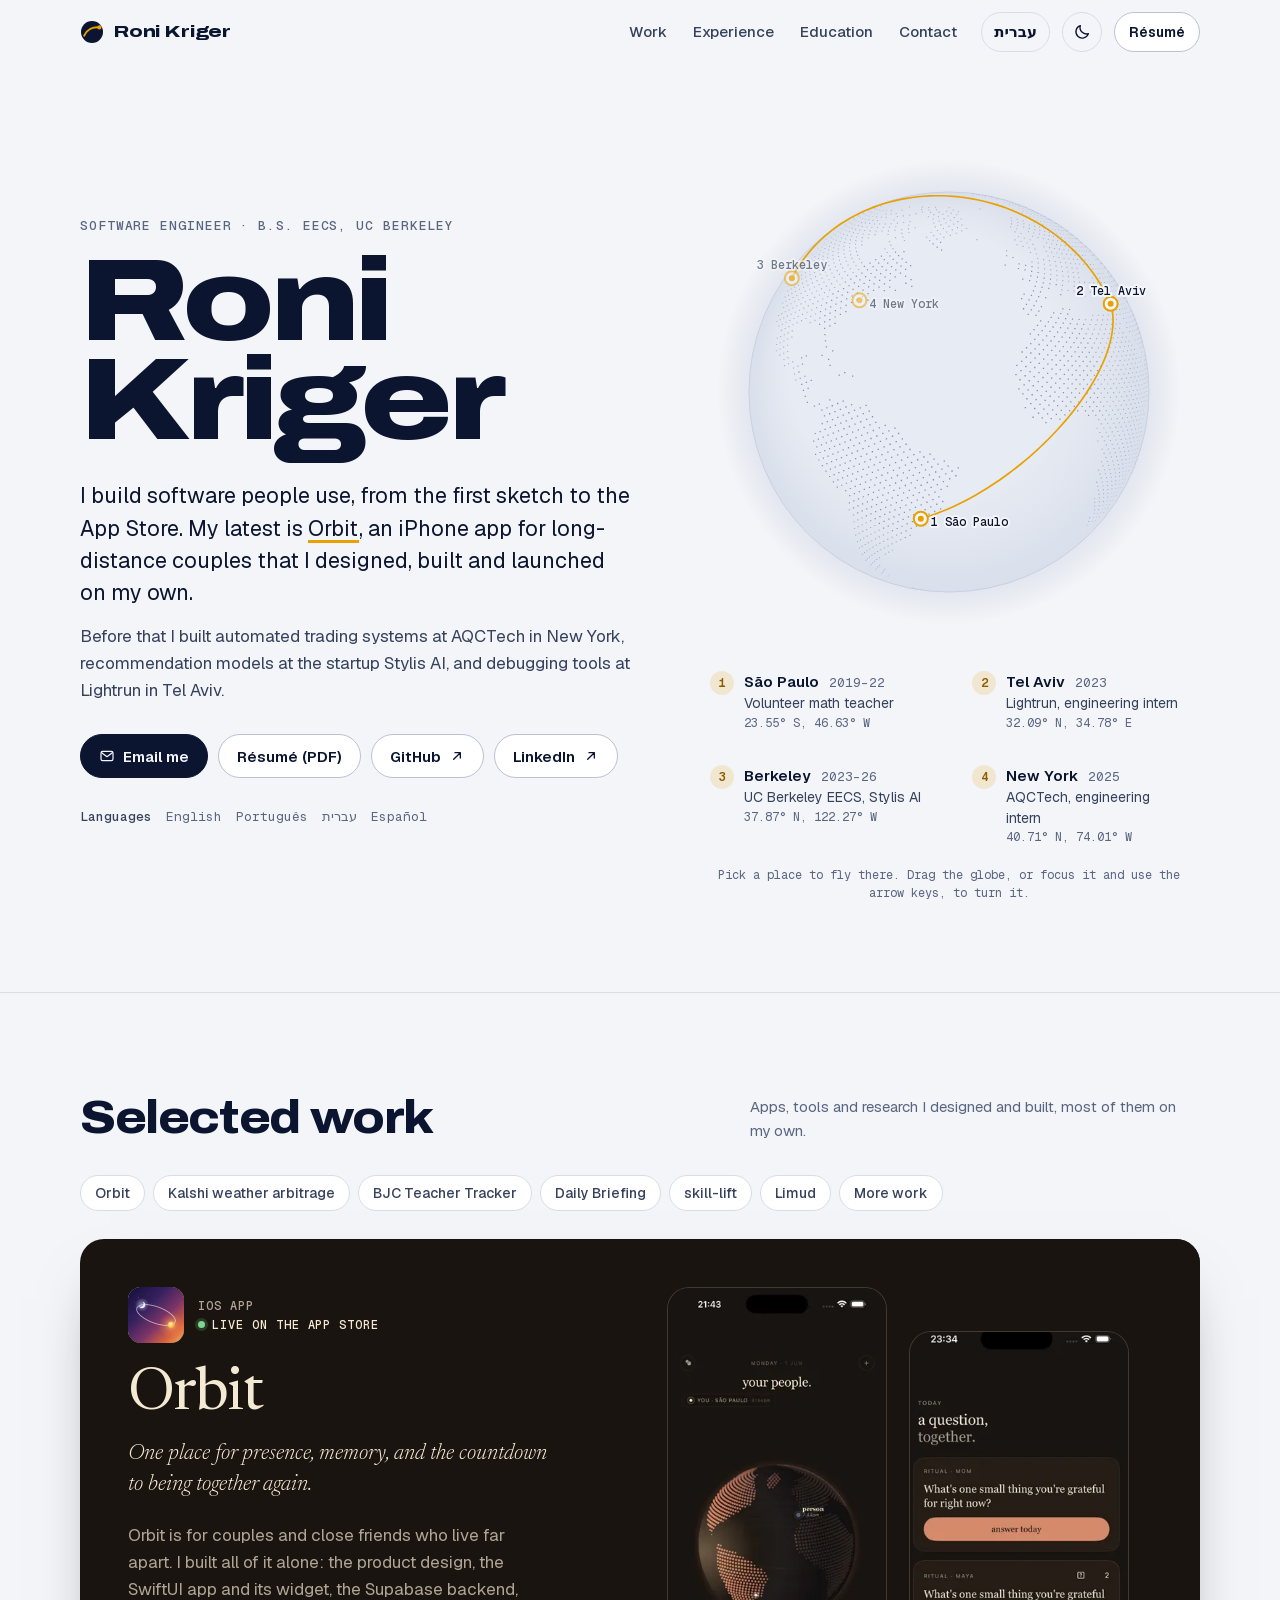
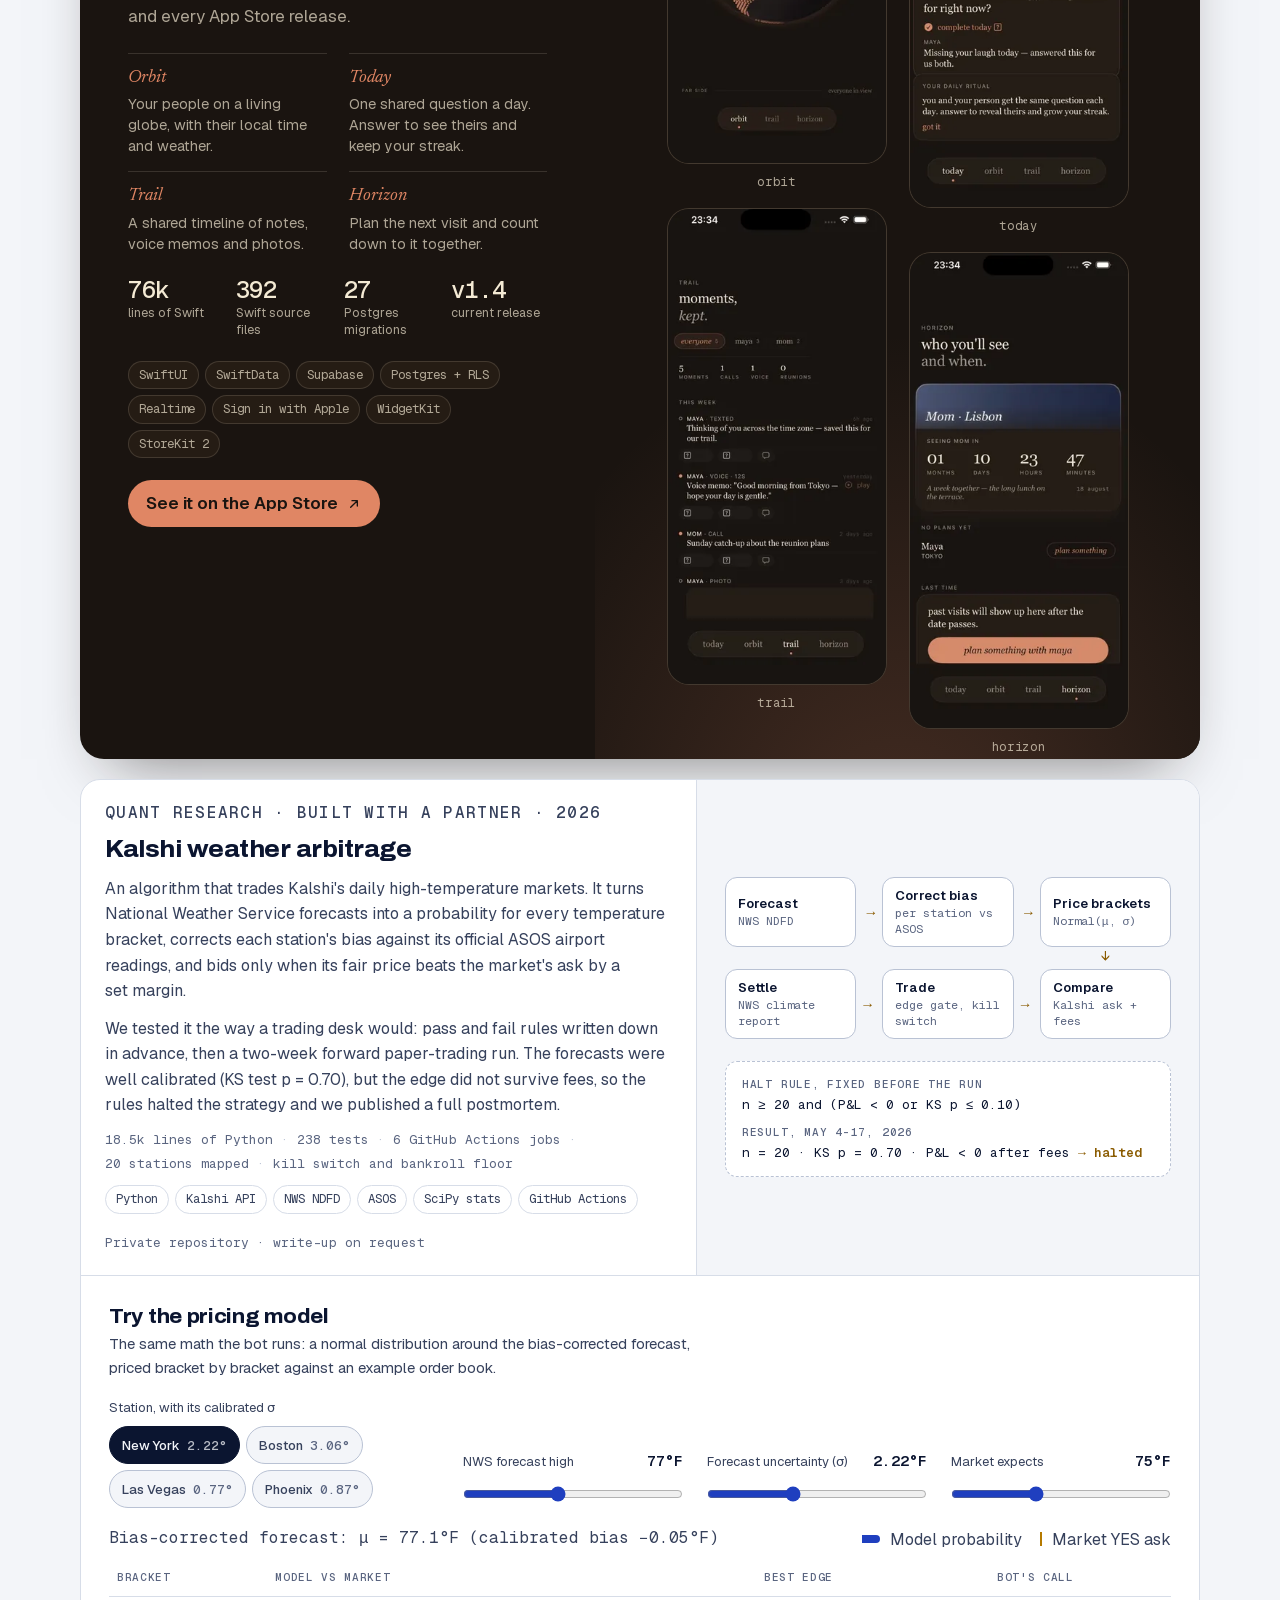
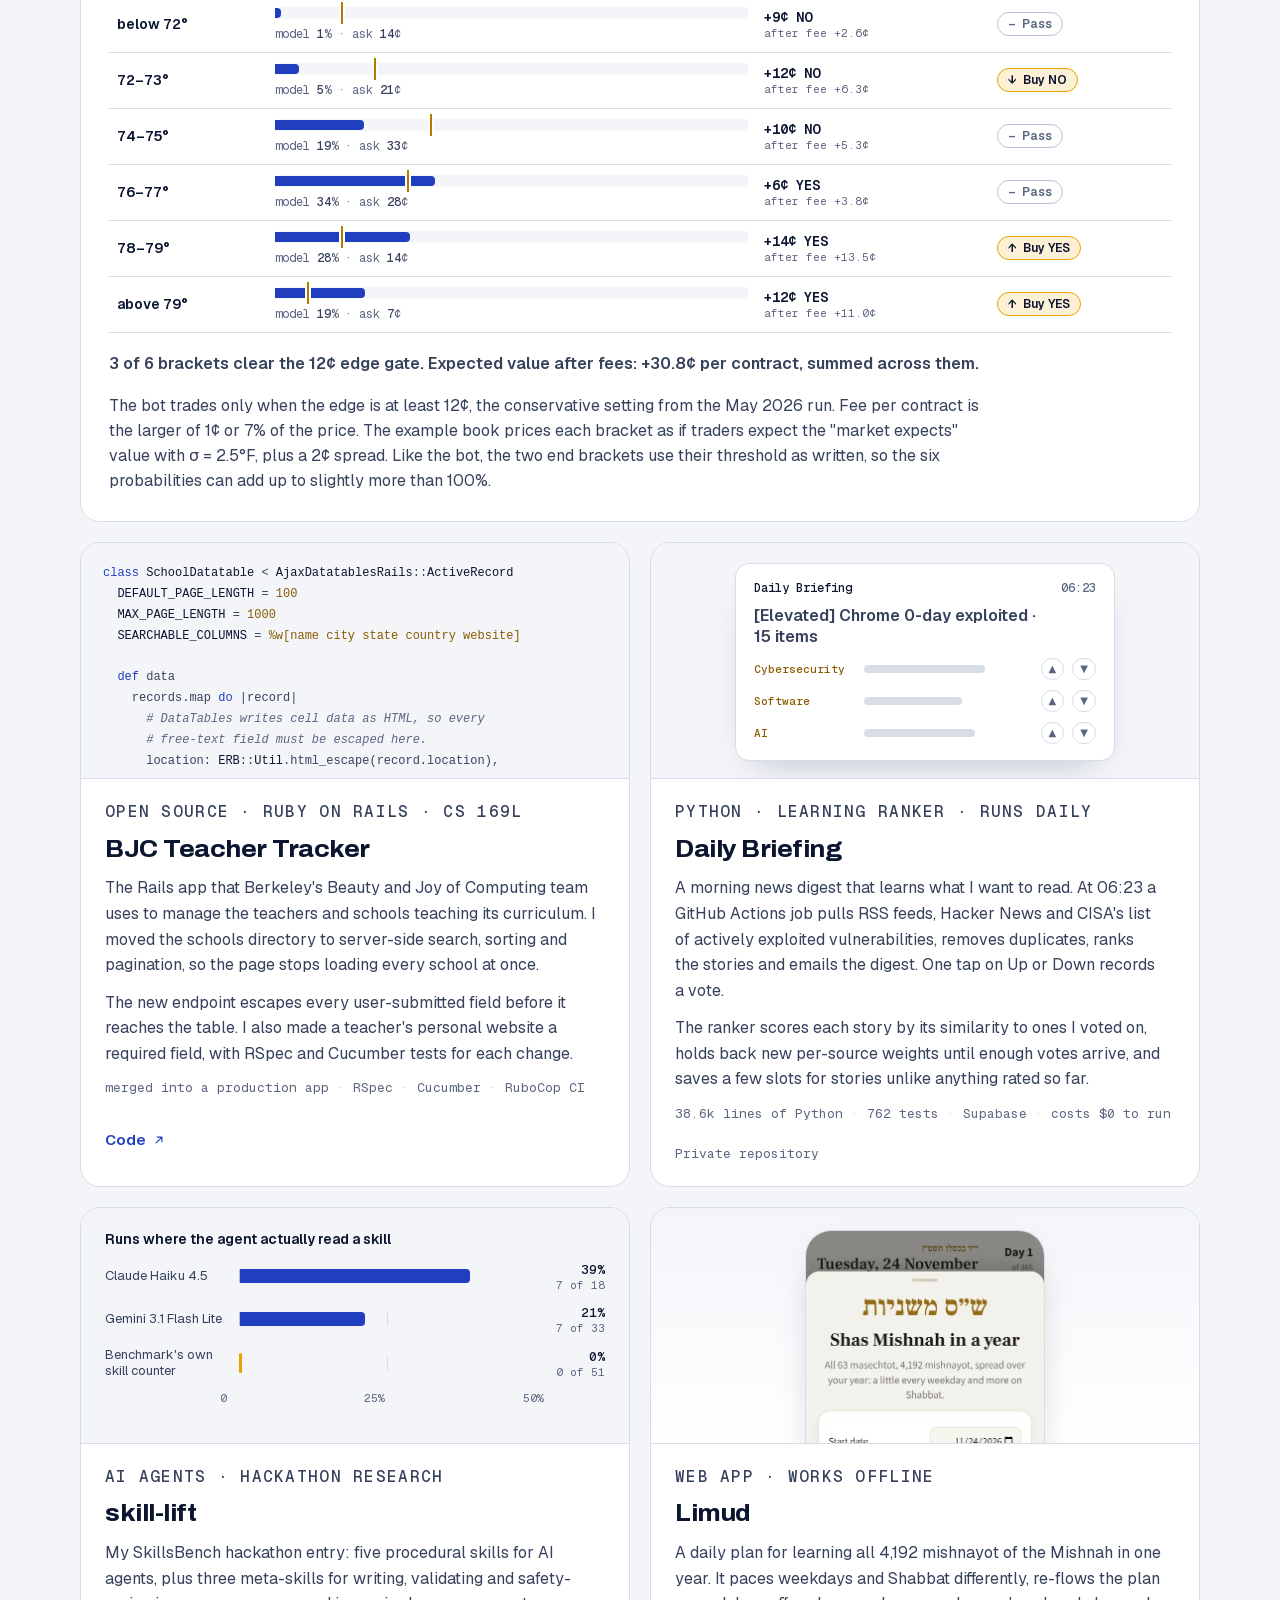
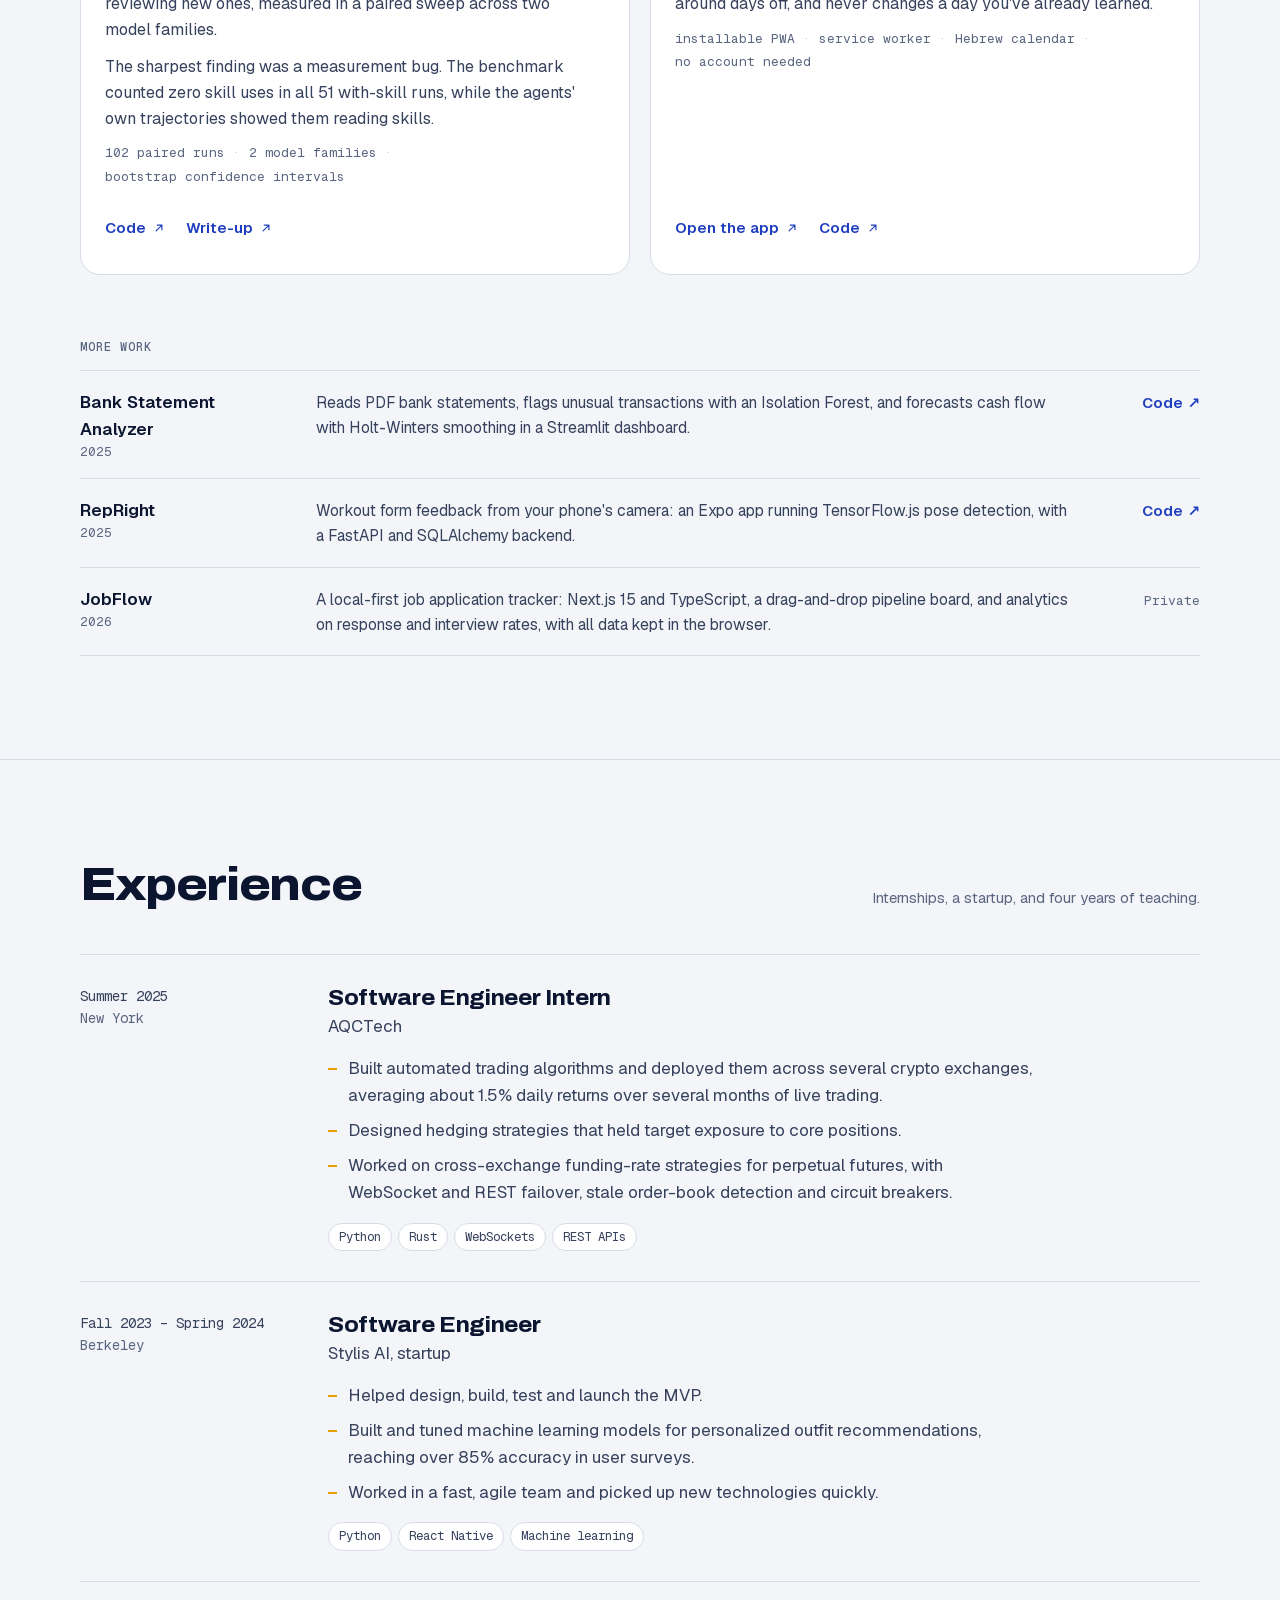
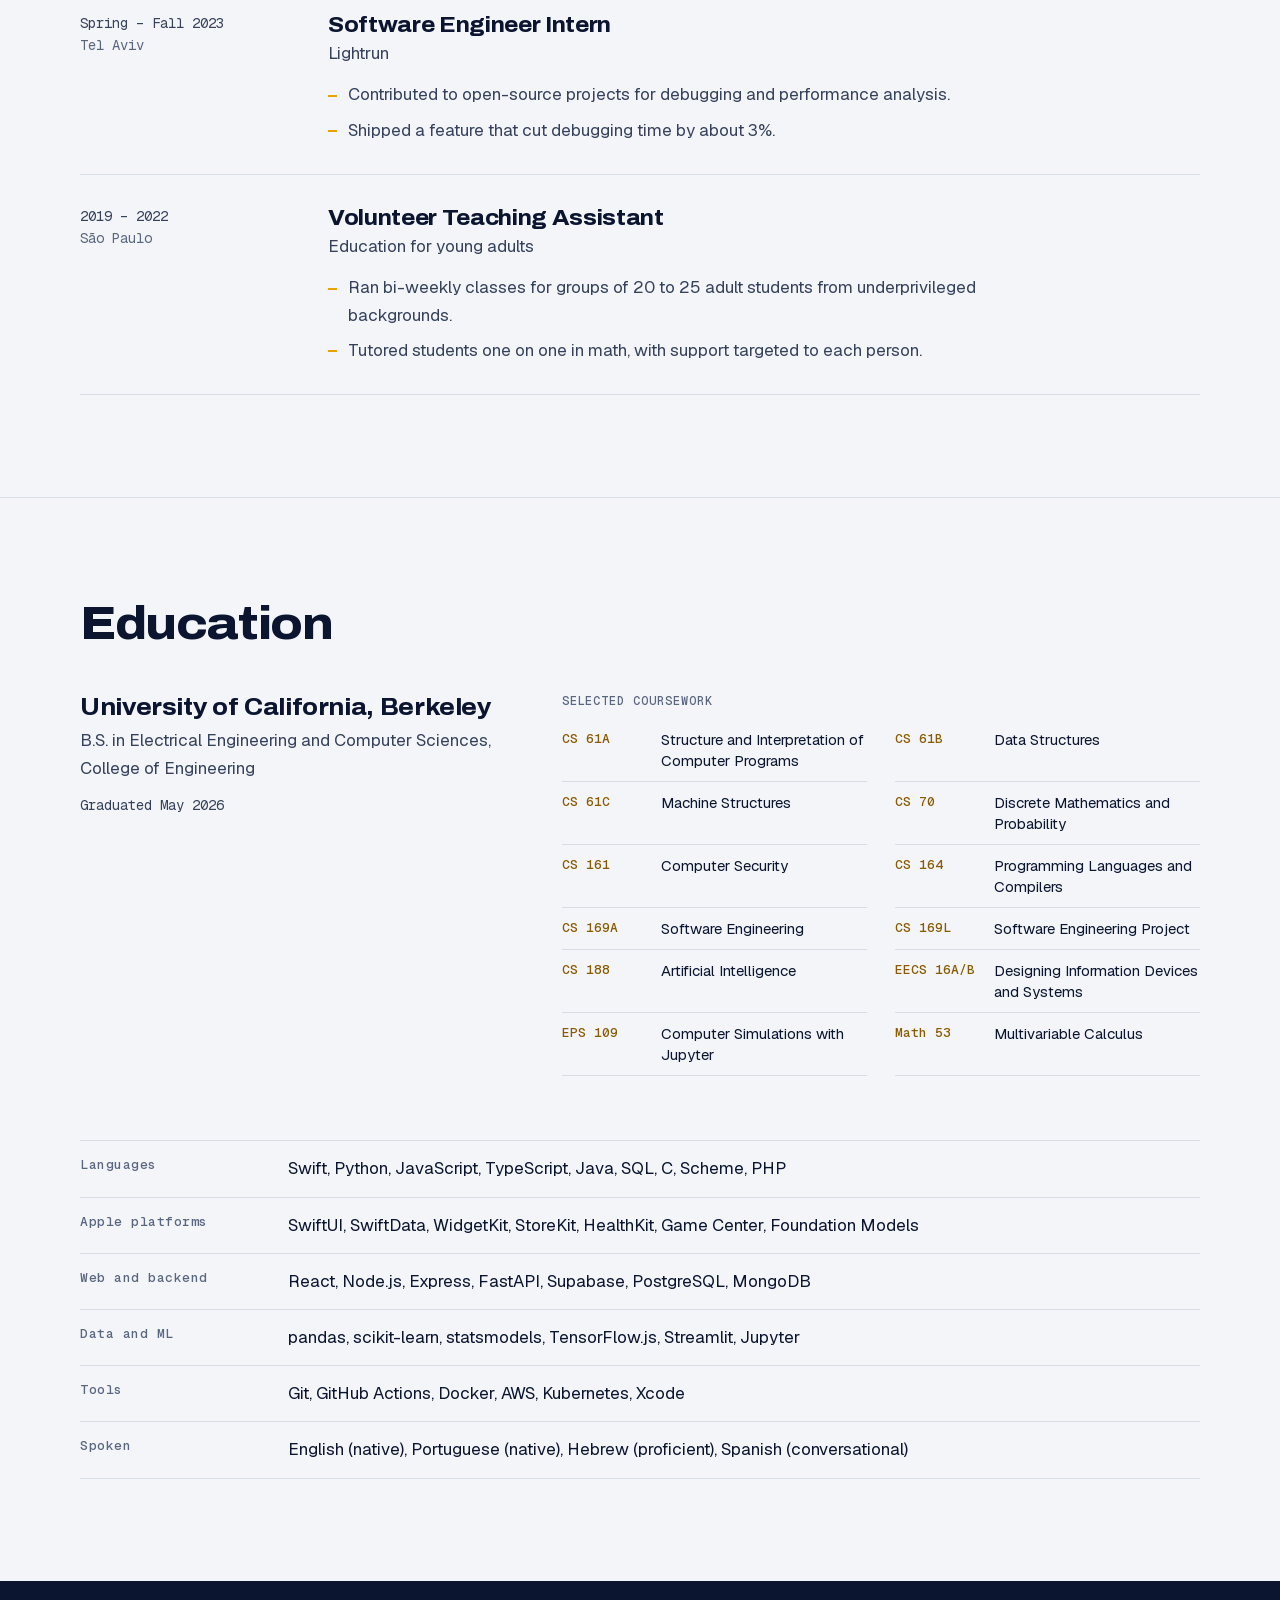
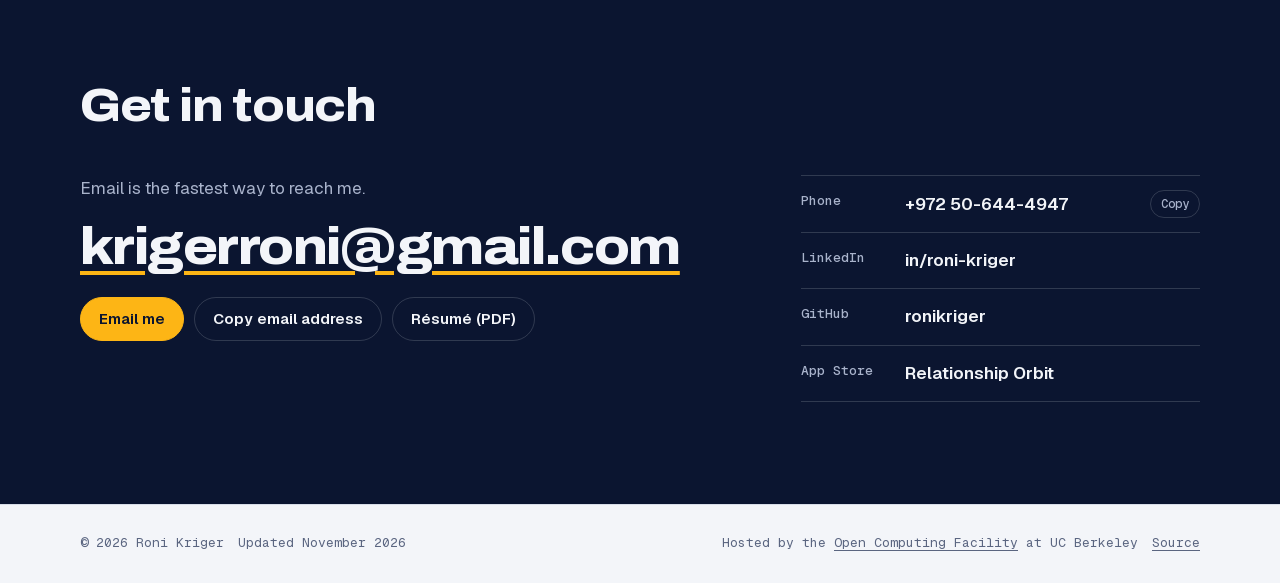
==== commit 97fc4f17: "Add Kalshi pricing playground, Hebrew version and UI polish - Kalshi playground: drag a forecast, un" ====
--- a/public/index.html
+++ b/public/index.html
@@ -8,6 +8,9 @@
 <meta name="description" content="Roni Kriger is a software engineer and UC Berkeley EECS graduate who designs, builds and ships iOS apps, AI tools and trading systems.">
 <meta name="author" content="Roni Kriger">
 <link rel="canonical" href="https://www.ocf.berkeley.edu/~rkriger/">
+<link rel="alternate" hreflang="en" href="https://www.ocf.berkeley.edu/~rkriger/">
+<link rel="alternate" hreflang="he" href="https://www.ocf.berkeley.edu/~rkriger/he/">
+<link rel="alternate" hreflang="x-default" href="https://www.ocf.berkeley.edu/~rkriger/">
 <meta property="og:type" content="profile">
 <meta property="og:title" content="Roni Kriger · Software engineer">
 <meta property="og:description" content="Berkeley EECS graduate. Builder of Orbit, an iPhone app for long-distance couples, plus AI agent research, trading systems and more.">
@@ -17,7 +20,7 @@
 <meta property="og:image" content="https://www.ocf.berkeley.edu/~rkriger/og.jpg">
 <meta property="og:image:width" content="1200">
 <meta property="og:image:height" content="630">
-<meta property="og:image:alt" content="Roni Kriger's site: his name beside a globe tracing São Paulo, Tel Aviv, Berkeley and New York.">
+<meta property="og:image:alt" content="Roni Kriger's portfolio: the name in large type beside a globe tracing São Paulo, Tel Aviv, Berkeley and New York.">
 <meta name="twitter:card" content="summary_large_image">
 <meta name="twitter:title" content="Roni Kriger · Software engineer">
 <meta name="twitter:description" content="Berkeley EECS graduate. Builder of Orbit, an iPhone app for long-distance couples, plus AI agent research, trading systems and more.">
@@ -58,6 +61,12 @@
   --globe-fill: #E7EBF3;
   --globe-rim: #C8D0E0;
   --bar: #1F3FBF;
+  --series-model: #1F3FBF;   /* validated pair, light: L-band, CVD and contrast pass */
+  --series-market: #B57A00;
+  --globe-halo: rgba(31, 63, 191, .10);
+  --globe-shade: #D9DFEB;
+  --band-bg: #0B1530; --band-fg: #F3F5F9; --band-muted: #A9B3CB; --band-line: rgba(243, 245, 249, .16); --band-link: #FDB515;
+  --fwd: "→"; --back: "←"; --prev-glyph: "‹"; --next-glyph: "›";
 
   /* Fixed looks that belong to the projects themselves, the same in both themes */
   --term-bg: #0A0E0B;
@@ -82,7 +91,9 @@
     --paper: #070B17; --surface: #0E1426; --ink: #E8EDF8; --ink-2: #C0C9DC; --muted: #8F9AB4;
     --line: #1D2740; --line-strong: #2E3A5A; --accent: #9DB4FF; --gold: #FDB515; --gold-ink: #FDB515;
     --gold-soft: rgba(253, 181, 21, .16); --globe-dot: #5C6C9E; --globe-fill: #0C1428; --globe-rim: #25314F;
-    --bar: #7F9BFF;
+    --bar: #7F9BFF; --series-model: #6E8BF7; --series-market: #BC8500;
+    --globe-halo: rgba(127, 155, 255, .13); --globe-shade: #060B19;
+    --band-bg: #101935; --band-fg: #E8EDF8; --band-muted: #9AA5BF; --band-line: rgba(232, 237, 248, .14); --band-link: #FDB515;
     color-scheme: dark;
   }
 }
@@ -90,9 +101,12 @@
   --paper: #070B17; --surface: #0E1426; --ink: #E8EDF8; --ink-2: #C0C9DC; --muted: #8F9AB4;
   --line: #1D2740; --line-strong: #2E3A5A; --accent: #9DB4FF; --gold: #FDB515; --gold-ink: #FDB515;
   --gold-soft: rgba(253, 181, 21, .16); --globe-dot: #5C6C9E; --globe-fill: #0C1428; --globe-rim: #25314F;
-  --bar: #7F9BFF;
+  --bar: #7F9BFF; --series-model: #6E8BF7; --series-market: #BC8500;
+  --globe-halo: rgba(127, 155, 255, .13); --globe-shade: #060B19;
+  --band-bg: #101935; --band-fg: #E8EDF8; --band-muted: #9AA5BF; --band-line: rgba(232, 237, 248, .14); --band-link: #FDB515;
   color-scheme: dark;
 }
+[dir="rtl"] { --fwd: "←"; --back: "→"; --prev-glyph: "›"; --next-glyph: "‹"; }
 
 *, *::before, *::after { box-sizing: border-box; }
 html { scroll-behavior: smooth; scroll-padding-top: calc(env(safe-area-inset-top, 0px) + 80px); -webkit-text-size-adjust: 100%; }
@@ -122,7 +136,7 @@
   padding-left: max(20px, env(safe-area-inset-left, 0px));
   padding-right: max(20px, env(safe-area-inset-right, 0px));
 }
-.skip { position: absolute; left: 12px; top: -60px; z-index: 50; background: var(--ink); color: var(--paper); padding: 10px 14px; border-radius: 8px; }
+.skip { position: absolute; inset-inline-start: 12px; top: -60px; z-index: 50; background: var(--ink); color: var(--paper); padding: 10px 14px; border-radius: 8px; }
 .skip:focus { top: calc(env(safe-area-inset-top, 0px) + 12px); }
 
 /* ---------- Header ---------- */
@@ -135,7 +149,7 @@
 .site-header.scrolled { border-bottom-color: var(--line); }
 .bar { display: flex; align-items: center; gap: 12px; min-height: 64px; }
 .brand {
-  display: flex; align-items: center; gap: 10px; margin-right: auto;
+  display: flex; align-items: center; gap: 10px; margin-inline-end: auto;
   font-family: var(--f-display); font-stretch: 125%; font-weight: 800; font-size: 1.0625rem;
   letter-spacing: -.01em; color: var(--ink); text-decoration: none; white-space: nowrap;
 }
@@ -177,7 +191,7 @@
 .mobile-nav { border-top: 1px solid var(--line); padding-block: 8px 16px; }
 .mobile-nav ul { list-style: none; margin: 0; padding: 0; display: grid; }
 .mobile-nav a { display: flex; align-items: center; justify-content: space-between; min-height: 48px; padding: 0 4px; font-family: var(--f-display); font-stretch: 110%; font-weight: 700; font-size: 1.25rem; letter-spacing: -.01em; color: var(--ink); text-decoration: none; border-bottom: 1px solid var(--line); }
-.mobile-nav a::after { content: "→"; font: 500 1rem var(--f-mono); color: var(--gold-ink); }
+.mobile-nav a::after { content: var(--fwd); font: 500 1rem var(--f-mono); color: var(--gold-ink); }
 @media (max-width: 820px) { .nav { display: none; } .menu-btn { display: inline-grid; } }
 @media (min-width: 821px) { .mobile-nav { display: none; } }
 @media (max-width: 380px) { .bar > .btn-sm { display: none; } }
@@ -219,7 +233,7 @@
 .stop {
   display: grid; grid-template-columns: 24px minmax(0, 1fr); gap: 0 10px; align-items: start; width: 100%;
   margin: 0; padding: 8px 10px; border: 1px solid transparent; border-radius: 12px; background: none;
-  color: inherit; font: inherit; text-align: left; cursor: pointer;
+  color: inherit; font: inherit; text-align: start; cursor: pointer;
 }
 .stop:hover { background: var(--surface); border-color: var(--line); }
 .stop[aria-pressed="true"] { background: var(--surface); border-color: var(--gold); }
@@ -229,7 +243,7 @@
   font: 600 .75rem/24px var(--f-mono); text-align: center;
 }
 .stops .place { font-weight: 600; font-size: .9375rem; line-height: 1.5; }
-.stops .place span { font: 400 .8125rem var(--f-mono); color: var(--muted); margin-left: 6px; }
+.stops .place span { font: 400 .8125rem var(--f-mono); color: var(--muted); margin-inline-start: 6px; }
 .stops .what { font-size: .875rem; color: var(--ink-2); line-height: 1.45; }
 .stops .coord { font: 400 .75rem/1.6 var(--f-mono); color: var(--muted); font-variant-numeric: tabular-nums; }
 .globe-hint { font: 400 .75rem/1.5 var(--f-mono); color: var(--muted); margin-top: -10px; text-align: center; max-width: 500px; }
@@ -323,17 +337,18 @@
 .rule dd:last-child { margin-bottom: 0; }
 .rule .halt { color: var(--gold-ink); font-weight: 600; white-space: nowrap; }
 .wide { flex-direction: row; display: grid; grid-template-columns: minmax(0, 1.1fr) minmax(0, .9fr); margin-top: 20px; }
-.wide .card-visual { height: auto; min-height: 260px; border-bottom: 0; border-left: 1px solid var(--line); display: flex; }
-
-@media (max-width: 860px) { .wide { grid-template-columns: minmax(0, 1fr); } .wide .card-visual { order: -1; border-left: 0; border-bottom: 1px solid var(--line); min-height: 236px; } }
+.wide .card-visual { height: auto; min-height: 260px; border-bottom: 0; border-inline-start: 1px solid var(--line); display: flex; }
+
+@media (max-width: 860px) { .wide { grid-template-columns: minmax(0, 1fr); } .wide .card-visual { order: -1; border-inline-start: 0; border-bottom: 1px solid var(--line); min-height: 236px; } }
 
 /* BJC: an excerpt of the real code */
-.code { margin: 0; height: 100%; overflow: auto; padding: 20px 22px; background: var(--paper); font: 400 .75rem/1.65 var(--f-mono); color: var(--ink-2); tab-size: 2; }
+.code { margin: 0; height: 100%; overflow: auto; padding: 20px 22px; white-space: pre; background: var(--paper); font: 400 .75rem/1.65 var(--f-mono); color: var(--ink-2); tab-size: 2; }
 .code .k { color: var(--accent); font-weight: 500; }
 .code .c { color: var(--ink); font-weight: 500; }
 .code .n { color: var(--gold-ink); }
 .code .s { color: var(--gold-ink); }
 .code .m { color: var(--muted); font-style: italic; }
+@media (max-width: 560px) { .code { font-size: .6875rem; padding: 16px; } }
 
 /* Daily Briefing: what lands in the inbox */
 .mail { height: 100%; display: grid; place-items: center; padding: 20px; background: var(--paper); }
@@ -352,15 +367,13 @@
 .chart-rows { display: grid; gap: 12px; }
 .chart-row { display: grid; grid-template-columns: minmax(0, 9.5em) minmax(0, 1fr) 4.6em; gap: 10px; align-items: center; font-size: .8125rem; }
 .chart-row .who { color: var(--ink-2); line-height: 1.25; }
-.chart-row .track { position: relative; height: 14px; border-left: 1px solid var(--line-strong); background-image: linear-gradient(to right, transparent calc(50% - .5px), var(--line) calc(50% - .5px), var(--line) calc(50% + .5px), transparent calc(50% + .5px)); }
-.chart-row .fill { position: absolute; inset: 0 auto 0 0; background: var(--bar); border-radius: 0 4px 4px 0; }
-.chart-row .zero { position: absolute; left: -1px; top: -3px; bottom: -3px; width: 3px; background: var(--gold); border-radius: 2px; }
-.chart-row .val { font: 500 .8125rem var(--f-mono); color: var(--ink); text-align: right; font-variant-numeric: tabular-nums; }
+.chart-row .track { position: relative; height: 14px; border-inline-start: 1px solid var(--line-strong); background-image: linear-gradient(to right, transparent calc(50% - .5px), var(--line) calc(50% - .5px), var(--line) calc(50% + .5px), transparent calc(50% + .5px)); }
+.chart-row .fill { position: absolute; inset-block: 0; inset-inline-start: 0; background: var(--bar); border-start-end-radius: 4px; border-end-end-radius: 4px; }
+.chart-row .zero { position: absolute; inset-inline-start: -1px; top: -3px; bottom: -3px; width: 3px; background: var(--gold); border-radius: 2px; }
+.chart-row .val { font: 500 .8125rem var(--f-mono); color: var(--ink); text-align: end; font-variant-numeric: tabular-nums; }
 .chart-row .val small { display: block; font-size: .6875rem; font-weight: 400; color: var(--muted); }
 .chart-axis { display: grid; grid-template-columns: minmax(0, 9.5em) minmax(0, 1fr) 4.6em; gap: 10px; font: 400 .6875rem var(--f-mono); color: var(--muted); }
 .chart-axis .ticks { display: flex; justify-content: space-between; }
-.chart-axis .ticks span:first-child { transform: translateX(-2px); }
-.chart-axis .ticks span:last-child { transform: translateX(8px); }
 
 /* Limud: the live app peeking up from the bottom edge */
 .peek { height: 100%; display: flex; justify-content: center; align-items: flex-start; padding-top: 22px; background: linear-gradient(180deg, var(--paper), var(--surface)); }
@@ -371,14 +384,13 @@
 .pipe li { position: relative; border: 1px solid var(--line-strong); border-radius: 12px; background: var(--surface); padding: 10px 12px; display: flex; flex-direction: column; justify-content: center; min-width: 0; }
 .pipe li b { font-size: .8125rem; font-weight: 600; color: var(--ink); line-height: 1.3; }
 .pipe li span { font: 400 .72rem/1.35 var(--f-mono); color: var(--muted); }
-.pipe li:not(:nth-child(3n)):not(:last-child)::after { content: "→"; position: absolute; right: -20px; top: 50%; transform: translateY(-50%); color: var(--gold-ink); font: 500 .9rem var(--f-mono); }
+.pipe li:not(:nth-child(3n)):not(:last-child)::after { content: var(--fwd); position: absolute; inset-inline-end: -20px; top: 50%; transform: translateY(-50%); color: var(--gold-ink); font: 500 .9rem var(--f-mono); }
 .pipe li:nth-child(3)::before { content: "↓"; position: absolute; left: 50%; bottom: -19px; transform: translateX(-50%); color: var(--gold-ink); font: 500 .9rem var(--f-mono); }
-.pipe li:nth-child(4)::after, .pipe li:nth-child(5)::after { content: "←"; position: absolute; right: auto; left: -20px; top: 50%; transform: translateY(-50%); color: var(--gold-ink); font: 500 .9rem var(--f-mono); }
+.pipe li:nth-child(4)::after, .pipe li:nth-child(5)::after { content: var(--back); position: absolute; inset-inline-end: auto; inset-inline-start: -20px; top: 50%; transform: translateY(-50%); color: var(--gold-ink); font: 500 .9rem var(--f-mono); }
 .pipe li:nth-child(4) { grid-column: 3; grid-row: 2; }
 .pipe li:nth-child(5) { grid-column: 2; grid-row: 2; }
 .pipe li:nth-child(6) { grid-column: 1; grid-row: 2; }
 @media (max-width: 420px) { .pipe { padding: 16px; gap: 10px 20px; } .pipe li { padding: 8px; } .pipe li b { font-size: .75rem; } .pipe li span { font-size: .66rem; } .pipe li:not(:nth-child(3n)):not(:last-child)::after, .pipe li:nth-child(4)::after, .pipe li:nth-child(5)::after { font-size: .8rem; } }
-.pipe li:nth-child(4)::after { right: auto; }
 
 /* More work */
 .more-head { margin-top: clamp(44px, 6vw, 64px); }
@@ -387,11 +399,11 @@
 .more .t { font-weight: 600; }
 .more .t span { display: block; font: 400 .8125rem var(--f-mono); color: var(--muted); }
 .more p { color: var(--ink-2); font-size: .9688rem; }
-.more .l { text-align: right; font-size: .9375rem; font-weight: 600; }
+.more .l { text-align: end; font-size: .9375rem; font-weight: 600; }
 .more .l a { text-decoration: none; }
 .more .l a:hover { text-decoration: underline; }
 .more .l .private { font: 400 .8125rem var(--f-mono); color: var(--muted); font-weight: 400; }
-@media (max-width: 680px) { .more li { grid-template-columns: minmax(0, 1fr); } .more .l { text-align: left; } }
+@media (max-width: 680px) { .more li { grid-template-columns: minmax(0, 1fr); } .more .l { text-align: start; } }
 
 /* ---------- Experience ---------- */
 .xp { list-style: none; margin: 0; padding: 0; }
@@ -402,8 +414,8 @@
 .role h3 { margin: 0; font-family: var(--f-display); font-stretch: 108%; font-weight: 750; font-size: 1.375rem; line-height: 1.2; letter-spacing: -.015em; }
 .role .org { color: var(--ink-2); margin-top: 2px; }
 .role .bullets { margin: 14px 0 0; padding: 0; list-style: none; display: grid; gap: 8px; max-width: 64ch; }
-.role .bullets li { position: relative; padding-left: 20px; color: var(--ink-2); }
-.role .bullets li::before { content: ""; position: absolute; left: 0; top: .78em; width: 9px; height: 2px; background: var(--gold); }
+.role .bullets li { position: relative; padding-inline-start: 20px; color: var(--ink-2); }
+.role .bullets li::before { content: ""; position: absolute; inset-inline-start: 0; top: .78em; width: 9px; height: 2px; background: var(--gold); }
 .role .chips { margin-top: 16px; }
 @media (max-width: 700px) { .xp > li { grid-template-columns: minmax(0, 1fr); } }
 
@@ -452,6 +464,125 @@
 .site-footer .wrap > span { display: flex; flex-wrap: wrap; gap: 0 14px; }
 .site-footer a { color: inherit; }
 
+/* Language switch */
+.lang-link {
+  display: inline-flex; align-items: center; min-height: 40px; padding: 0 12px; border-radius: 999px;
+  border: 1px solid var(--line); color: var(--ink); text-decoration: none; font-size: .9375rem; font-weight: 600; white-space: nowrap;
+}
+.lang-link:hover { background: var(--surface); }
+@media (max-width: 560px) { .bar > .btn-sm { display: none; } }
+
+/* Project jump links */
+.jump { display: flex; flex-wrap: wrap; gap: 8px; margin: -12px 0 28px; }
+.jump a {
+  display: inline-flex; align-items: center; min-height: 36px; padding: 6px 14px; border-radius: 999px;
+  border: 1px solid var(--line); background: var(--surface); color: var(--ink-2); text-decoration: none; font-size: .875rem; font-weight: 500;
+}
+.jump a:hover { color: var(--ink); border-color: var(--line-strong); }
+@media (max-width: 640px) {
+  .jump { flex-wrap: nowrap; overflow-x: auto; margin-inline: calc(-1 * max(20px, env(safe-area-inset-left, 0px))); padding-inline: max(20px, env(safe-area-inset-left, 0px)); padding-block: 2px 6px; scrollbar-width: none; }
+  .jump::-webkit-scrollbar { display: none; }
+  .jump a { flex: none; }
+}
+
+/* Cards respond to the pointer; links get full-size tap targets */
+.card { transition: border-color .2s ease, box-shadow .2s ease; scroll-margin-top: 96px; }
+.card:hover { border-color: var(--line-strong); box-shadow: 0 22px 44px -30px rgba(11, 21, 48, .35); }
+.card-links a { min-height: 44px; }
+#orbit, #more-work { scroll-margin-top: 96px; }
+
+/* Kalshi playground */
+.wide .play { grid-column: 1 / -1; }
+.play { display: grid; gap: 18px; padding: clamp(20px, 3vw, 28px); border-top: 1px solid var(--line); background: var(--surface); min-width: 0; }
+.play-head h4 { margin: 0; font-family: var(--f-display); font-stretch: 108%; font-weight: 750; font-size: 1.25rem; line-height: 1.2; letter-spacing: -.015em; }
+.play-head p { margin-top: 4px; color: var(--ink-2); font-size: .9375rem; max-width: 62ch; }
+.play-controls { display: grid; grid-template-columns: minmax(0, 1.5fr) repeat(3, minmax(0, 1fr)); gap: 18px 24px; align-items: end; }
+@media (max-width: 1080px) { .play-controls { grid-template-columns: repeat(3, minmax(0, 1fr)); } .play-stations { grid-column: 1 / -1; } }
+@media (max-width: 640px) { .play-controls { grid-template-columns: minmax(0, 1fr); } }
+.play-stations { border: 0; margin: 0; padding: 0; min-width: 0; }
+.play-stations legend { padding: 0; margin-bottom: 8px; font-size: .8125rem; color: var(--ink-2); }
+.seg { display: flex; flex-wrap: wrap; gap: 6px; }
+.seg-btn {
+  min-height: 38px; padding: 6px 12px; border-radius: 999px; border: 1px solid var(--line-strong); background: var(--paper);
+  color: var(--ink-2); font: 500 .8125rem/1 var(--f-body); cursor: pointer;
+}
+.seg-btn span { font-family: var(--f-mono); color: var(--muted); margin-inline-start: 4px; }
+.seg-btn[aria-pressed="true"] { background: var(--ink); border-color: var(--ink); color: var(--paper); }
+.seg-btn[aria-pressed="true"] span { color: inherit; opacity: .75; }
+.play-slider { display: grid; grid-template-columns: minmax(0, 1fr) auto; gap: 4px 10px; align-items: baseline; min-width: 0; }
+.play-slider label { font-size: .8125rem; color: var(--ink-2); }
+.play-slider output { font: 600 .9375rem var(--f-mono); color: var(--ink); font-variant-numeric: tabular-nums; }
+.play-slider input { grid-column: 1 / -1; width: 100%; margin: 4px 0 0; accent-color: var(--series-model); min-height: 28px; }
+.play-meta { display: flex; flex-wrap: wrap; justify-content: space-between; gap: 8px 24px; align-items: baseline; }
+.play-mu { font: 400 .8125rem/1.5 var(--f-mono); color: var(--ink-2); }
+.play-legend { display: flex; flex-wrap: wrap; align-items: center; gap: 6px 10px; font-size: .8125rem; color: var(--ink-2); }
+.lg { display: inline-block; vertical-align: middle; }
+.lg-model { width: 18px; height: 8px; background: var(--series-model); border-start-end-radius: 4px; border-end-end-radius: 4px; }
+.lg-market { width: 2px; height: 14px; margin-inline-start: 8px; background: var(--series-market); box-shadow: 0 0 0 2px var(--surface); }
+.play-scroll { overflow-x: auto; min-width: 0; }
+.play-table { width: 100%; border-collapse: collapse; font-size: .875rem; }
+.play-table th, .play-table td { padding: 10px 8px; border-bottom: 1px solid var(--line); text-align: start; vertical-align: middle; }
+.play-table thead th { padding-top: 0; font: 500 .6875rem/1.4 var(--f-mono); letter-spacing: .06em; text-transform: uppercase; color: var(--muted); }
+.play-table tbody th { font-weight: 600; white-space: nowrap; font-variant-numeric: tabular-nums; }
+.play-table tbody tr:hover { background: var(--paper); }
+.play-table td:nth-child(2) { width: 46%; min-width: 120px; }
+.pbar { position: relative; height: 12px; background: var(--paper); border-radius: 3px; }
+.pbar-model { position: absolute; inset-block: 1px; inset-inline-start: 0; background: var(--series-model); border-start-end-radius: 4px; border-end-end-radius: 4px; }
+.pbar-ask { position: absolute; top: -5px; bottom: -5px; width: 2px; margin-inline-start: -1px; background: var(--series-market); box-shadow: 0 0 0 2px var(--surface); }
+.pvals { display: block; margin-top: 7px; font: 400 .75rem var(--f-mono); color: var(--muted); font-variant-numeric: tabular-nums; }
+.pvals b { font-weight: 500; color: var(--ink-2); }
+.pedge { font: 600 .875rem/1.3 var(--f-mono); color: var(--ink); font-variant-numeric: tabular-nums; white-space: nowrap; }
+.pedge small { display: block; font-weight: 400; font-size: .6875rem; color: var(--muted); }
+.call { display: inline-flex; align-items: center; gap: 6px; padding: 5px 10px; border-radius: 999px; border: 1px solid var(--line-strong); font: 600 .75rem/1 var(--f-body); color: var(--muted); white-space: nowrap; }
+.call-buy { background: var(--gold-soft); border-color: var(--gold); color: var(--ink); }
+.play-sum { font-weight: 600; color: var(--ink); }
+.play-fine { font-size: .8125rem; line-height: 1.55; color: var(--muted); max-width: 80ch; }
+@media (max-width: 560px) {
+  .play-table th, .play-table td { padding: 9px 5px; }
+  .play-table td:nth-child(2) { min-width: 78px; width: auto; }
+  .play-table tbody th, .pedge { white-space: normal; }
+  .pedge { font-size: .8125rem; }
+  .pvals { font-size: .6875rem; }
+  .call { width: 28px; height: 28px; padding: 0; justify-content: center; }
+  .call-text { position: absolute !important; width: 1px; height: 1px; overflow: hidden; clip: rect(0 0 0 0); white-space: nowrap; }
+  .play-table thead th:last-child { width: 28px; }
+  .th-long { position: absolute !important; width: 1px; height: 1px; overflow: hidden; clip: rect(0 0 0 0); white-space: nowrap; }
+}
+@media (min-width: 561px) { .th-short { display: none; } }
+
+/* Kalshi pipeline: a vertical list on phones */
+@media (max-width: 560px) {
+  .pipe { grid-template-columns: minmax(0, 1fr); grid-auto-rows: auto; gap: 18px; }
+  .pipe li:nth-child(n) { grid-column: auto; grid-row: auto; flex-direction: row; justify-content: space-between; align-items: baseline; gap: 12px; }
+  .pipe li:nth-child(n)::before { content: none; }
+  .pipe li:nth-child(n):not(:last-child)::after { content: "↓"; position: absolute; inset-inline: auto; left: 50%; right: auto; top: auto; bottom: -19px; transform: translateX(-50%); color: var(--gold-ink); font: 500 .9rem var(--f-mono); }
+  .pipe li span { text-align: end; }
+}
+
+/* Contact: a closing band */
+.band { background: var(--band-bg); color: var(--band-fg); border-top: 0; }
+.band .section-head h2, .band .big-email { color: var(--band-fg); }
+.band .contact-intro { color: var(--band-muted); }
+.band .big-email { text-decoration-color: var(--band-link); }
+.band .btn { background: transparent; color: var(--band-fg); border-color: var(--band-line); }
+.band .btn:hover { border-color: var(--band-fg); }
+.band .btn-gold { background: var(--band-link); border-color: var(--band-link); color: #0B1530; }
+.band .channels { border-top-color: var(--band-line); }
+.band .channels dt, .band .channels dd { border-bottom-color: var(--band-line); }
+.band .channels dt { color: var(--band-muted); }
+.band .channels dd a { color: var(--band-fg); }
+.band .channels dd a:hover { color: var(--band-link); }
+.band .copy { color: var(--band-muted); border-color: var(--band-line); }
+.band .copy:hover { background: transparent; color: var(--band-fg); }
+.band .copy[data-done] { color: var(--band-link); border-color: var(--band-link); }
+.band :focus-visible { outline-color: var(--band-link); }
+.band + .site-footer { border-top: 0; }
+
+/* Hebrew: no letter-spacing on labels, and Latin-only mono runs stay readable */
+[dir="rtl"] .eyebrow, [dir="rtl"] .label, [dir="rtl"] .orbit-id .k, [dir="rtl"] .play-table thead th,
+[dir="rtl"] .rule dt, [dir="rtl"] .orbit-shots figcaption { letter-spacing: 0; }
+[dir="rtl"] .code, [dir="rtl"] .rule, [dir="rtl"] .mail { text-align: left; }
+
 /* Screenshot viewer */
 .lightbox { padding: 0; border: 0; background: transparent; max-width: 100vw; max-height: 100vh; width: 100vw; height: 100vh; overflow: hidden; }
 .lightbox::backdrop { background: rgba(10, 8, 6, .86); -webkit-backdrop-filter: blur(6px); backdrop-filter: blur(6px); }
@@ -464,10 +595,12 @@
   border: 1px solid var(--orbit-line); background: rgba(37, 28, 20, .8); color: var(--orbit-ink); cursor: pointer; font: 400 1.5rem/1 var(--f-body);
 }
 .lb-btn:hover { background: var(--orbit-elev); }
+.lb-prev::before { content: var(--prev-glyph); }
+.lb-next::before { content: var(--next-glyph); }
 .lb-btn:focus-visible { outline: 2px solid var(--orbit-accent); outline-offset: 2px; }
-.lb-close { top: calc(env(safe-area-inset-top, 0px) + 14px); right: max(14px, env(safe-area-inset-right, 0px)); }
-.lb-prev { left: max(14px, env(safe-area-inset-left, 0px)); top: 50%; transform: translateY(-50%); }
-.lb-next { right: max(14px, env(safe-area-inset-right, 0px)); top: 50%; transform: translateY(-50%); }
+.lb-close { top: calc(env(safe-area-inset-top, 0px) + 14px); inset-inline-end: max(14px, env(safe-area-inset-right, 0px)); }
+.lb-prev { inset-inline-start: max(14px, env(safe-area-inset-left, 0px)); top: 50%; transform: translateY(-50%); }
+.lb-next { inset-inline-end: max(14px, env(safe-area-inset-right, 0px)); top: 50%; transform: translateY(-50%); }
 @media (max-width: 560px) { .lb-prev, .lb-next { top: auto; bottom: calc(env(safe-area-inset-bottom, 0px) + 16px); transform: none; } .lb-figure { padding-bottom: calc(env(safe-area-inset-bottom, 0px) + 84px); } .lb-figure img { max-height: calc(100vh - 200px); } }
 
 @media (prefers-reduced-motion: reduce) { .btn, .site-header, .orbit-shots img { transition: none; } .btn:hover, .shot:hover img { transform: none; } }
@@ -528,6 +661,7 @@
         <li><a href="#contact">Contact</a></li>
       </ul>
     </nav>
+    <a class="lang-link" href="he/" hreflang="he" lang="he" title="Hebrew version">עברית</a>
     <button class="icon-btn" id="themeToggle" type="button" aria-label="Switch between light and dark theme">
       <svg class="icon-moon" viewBox="0 0 24 24" fill="none" stroke="currentColor" stroke-width="1.8" stroke-linecap="round" stroke-linejoin="round" aria-hidden="true"><path d="M20.5 14.2A8.5 8.5 0 0 1 9.8 3.5a8.5 8.5 0 1 0 10.7 10.7z"/></svg>
       <svg class="icon-sun" viewBox="0 0 24 24" fill="none" stroke="currentColor" stroke-width="1.8" stroke-linecap="round" aria-hidden="true"><circle cx="12" cy="12" r="4.2"/><path d="M12 2.5v2.2M12 19.3v2.2M2.5 12h2.2M19.3 12h2.2M5.3 5.3l1.6 1.6M17.1 17.1l1.6 1.6M5.3 18.7l1.6-1.6M17.1 6.9l1.6-1.6"/></svg>
@@ -545,6 +679,7 @@
       <li><a href="#education">Education</a></li>
       <li><a href="#contact">Contact</a></li>
       <li><a href="resume.pdf?v=fa05ed04" target="_blank" rel="noopener">Résumé (PDF)</a></li>
+      <li><a href="he/" hreflang="he" lang="he">עברית</a></li>
     </ul>
   </nav>
 </header>
@@ -563,8 +698,8 @@
             Email me
           </a>
           <a class="btn" href="resume.pdf?v=fa05ed04" target="_blank" rel="noopener">Résumé (PDF)</a>
-          <a class="btn" href="https://github.com/ronikriger" target="_blank" rel="noopener">GitHub</a>
-          <a class="btn" href="https://www.linkedin.com/in/roni-kriger/" target="_blank" rel="noopener">LinkedIn</a>
+          <a class="btn" href="https://github.com/ronikriger" target="_blank" rel="noopener">GitHub <svg viewBox="0 0 24 24" fill="none" stroke="currentColor" stroke-width="2" stroke-linecap="round" stroke-linejoin="round" aria-hidden="true"><path d="M7 17 17 7M9 7h8v8"/></svg></a>
+          <a class="btn" href="https://www.linkedin.com/in/roni-kriger/" target="_blank" rel="noopener">LinkedIn <svg viewBox="0 0 24 24" fill="none" stroke="currentColor" stroke-width="2" stroke-linecap="round" stroke-linejoin="round" aria-hidden="true"><path d="M7 17 17 7M9 7h8v8"/></svg></a>
         </div>
         <p class="langs"><b>Languages</b> <span>English</span> <span>Português</span> <span lang="he" dir="rtl">עברית</span> <span lang="es">Español</span></p>
       </div>
@@ -574,10 +709,10 @@
           <canvas role="img" aria-label="A globe with arcs from São Paulo to Tel Aviv to Berkeley to New York, in the order listed below."></canvas>
         </div>
         <ol class="stops" aria-label="Where I have worked and studied, in order">
-          <li><button class="stop" type="button" data-city="0" aria-pressed="false"><span class="n" aria-hidden="true">1</span><span class="place">São Paulo <span>2019–22</span></span><span class="what">Volunteer math teacher</span><span class="coord">23.55° S, 46.63° W</span></button></li>
-          <li><button class="stop" type="button" data-city="1" aria-pressed="false"><span class="n" aria-hidden="true">2</span><span class="place">Tel Aviv <span>2023</span></span><span class="what">Lightrun, engineering intern</span><span class="coord">32.09° N, 34.78° E</span></button></li>
-          <li><button class="stop" type="button" data-city="2" aria-pressed="false"><span class="n" aria-hidden="true">3</span><span class="place">Berkeley <span>2023–26</span></span><span class="what">UC Berkeley EECS, Stylis AI</span><span class="coord">37.87° N, 122.27° W</span></button></li>
-          <li><button class="stop" type="button" data-city="3" aria-pressed="false"><span class="n" aria-hidden="true">4</span><span class="place">New York <span>2025</span></span><span class="what">AQCTech, engineering intern</span><span class="coord">40.71° N, 74.01° W</span></button></li>
+          <li><button class="stop" type="button" data-city="0" aria-pressed="false"><span class="n" aria-hidden="true">1</span><span class="place">São Paulo <span dir="ltr">2019–22</span></span><span class="what">Volunteer math teacher</span><span class="coord" dir="ltr">23.55° S, 46.63° W</span></button></li>
+          <li><button class="stop" type="button" data-city="1" aria-pressed="false"><span class="n" aria-hidden="true">2</span><span class="place">Tel Aviv <span dir="ltr">2023</span></span><span class="what">Lightrun, engineering intern</span><span class="coord" dir="ltr">32.09° N, 34.78° E</span></button></li>
+          <li><button class="stop" type="button" data-city="2" aria-pressed="false"><span class="n" aria-hidden="true">3</span><span class="place">Berkeley <span dir="ltr">2023–26</span></span><span class="what">UC Berkeley EECS, Stylis AI</span><span class="coord" dir="ltr">37.87° N, 122.27° W</span></button></li>
+          <li><button class="stop" type="button" data-city="3" aria-pressed="false"><span class="n" aria-hidden="true">4</span><span class="place">New York <span dir="ltr">2025</span></span><span class="what">AQCTech, engineering intern</span><span class="coord" dir="ltr">40.71° N, 74.01° W</span></button></li>
         </ol>
         <figcaption class="globe-hint" id="globeHint">Pick a place to fly there. Drag the globe, or focus it and use the arrow keys, to turn it.</figcaption>
       </figure>
@@ -590,6 +725,15 @@
         <h2 id="work-title">Selected work</h2>
         <p class="section-note">Apps, tools and research I designed and built, most of them on my own.</p>
       </div>
+      <nav class="jump" aria-label="Projects on this page">
+        <a href="#orbit">Orbit</a>
+        <a href="#kalshi">Kalshi weather arbitrage</a>
+        <a href="#bjc">BJC Teacher Tracker</a>
+        <a href="#briefing">Daily Briefing</a>
+        <a href="#skill-lift">skill-lift</a>
+        <a href="#limud">Limud</a>
+        <a href="#more-work">More work</a>
+      </nav>
 
       <article class="orbit" id="orbit" aria-labelledby="orbit-title">
         <div class="orbit-copy">
@@ -630,7 +774,7 @@
         </div>
       </article>
 
-      <article class="card wide" aria-labelledby="kalshi-title">
+      <article class="card wide" id="kalshi" aria-labelledby="kalshi-title">
         <div class="card-body">
           <p class="label">Quant research · Built with a partner · 2026</p>
           <h3 id="kalshi-title">Kalshi weather arbitrage</h3>
@@ -650,7 +794,7 @@
             <li><b>Trade</b><span>edge gate, kill switch</span></li>
             <li><b>Settle</b><span>NWS climate report</span></li>
           </ol>
-          <dl class="rule">
+          <dl class="rule" dir="ltr">
             <dt>Halt rule, fixed before the run</dt>
             <dd>n ≥ 20 and (P&amp;L &lt; 0 or KS p ≤ 0.10)</dd>
             <dt>Result, May 4–17, 2026</dt>
@@ -658,12 +802,57 @@
           </dl>
           </div>
         </div>
+        <section class="play" id="kalshiPlay" aria-labelledby="play-title">
+          <div class="play-head">
+            <h4 id="play-title">Try the pricing model</h4>
+            <p>The same math the bot runs: a normal distribution around the bias-corrected forecast, priced bracket by bracket against an example order book.</p>
+          </div>
+          <div class="play-controls">
+            <fieldset class="play-stations">
+              <legend>Station, with its calibrated σ</legend>
+              <div class="seg">
+                <button type="button" class="seg-btn" data-st="0" aria-pressed="true">New York <span dir="ltr">2.22°</span></button>
+                <button type="button" class="seg-btn" data-st="1" aria-pressed="false">Boston <span dir="ltr">3.06°</span></button>
+                <button type="button" class="seg-btn" data-st="2" aria-pressed="false">Las Vegas <span dir="ltr">0.77°</span></button>
+                <button type="button" class="seg-btn" data-st="3" aria-pressed="false">Phoenix <span dir="ltr">0.87°</span></button>
+              </div>
+            </fieldset>
+            <div class="play-slider">
+              <label for="pFc">NWS forecast high</label>
+              <output id="pFcOut" for="pFc" dir="ltr">77°F</output>
+              <input type="range" id="pFc" min="60" max="100" step="0.5" value="77">
+            </div>
+            <div class="play-slider">
+              <label for="pSig">Forecast uncertainty (σ)</label>
+              <output id="pSigOut" for="pSig" dir="ltr">2.22°F</output>
+              <input type="range" id="pSig" min="0.5" max="5" step="0.01" value="2.22">
+            </div>
+            <div class="play-slider">
+              <label for="pMkt">Market expects</label>
+              <output id="pMktOut" for="pMkt" dir="ltr">75°F</output>
+              <input type="range" id="pMkt" min="60" max="100" step="0.5" value="75">
+            </div>
+          </div>
+          <div class="play-meta">
+            <p class="play-mu" id="pMu"></p>
+            <p class="play-legend" aria-hidden="true"><span class="lg lg-model"></span>Model probability <span class="lg lg-market"></span>Market YES ask</p>
+          </div>
+          <div class="play-scroll">
+            <table class="play-table">
+              <caption class="visually-hidden">Each bracket's model probability, the market's YES ask, the better side's edge, and what the bot would do</caption>
+              <thead><tr><th scope="col">Bracket</th><th scope="col">Model vs market</th><th scope="col">Best edge</th><th scope="col"><span class="th-long">Bot's call</span><span class="th-short" aria-hidden="true">Call</span></th></tr></thead>
+              <tbody id="pRows"></tbody>
+            </table>
+          </div>
+          <p class="play-sum" id="pSum" aria-live="polite"></p>
+          <p class="play-fine">The bot trades only when the edge is at least 12¢, the conservative setting from the May 2026 run. Fee per contract is the larger of 1¢ or 7% of the price. The example book prices each bracket as if traders expect the "market expects" value with σ = 2.5°F, plus a 2¢ spread. Like the bot, the two end brackets use their threshold as written, so the six probabilities can add up to slightly more than 100%.</p>
+        </section>
       </article>
 
       <div class="grid">
-        <article class="card" aria-labelledby="bjc-title">
+        <article class="card" id="bjc" aria-labelledby="bjc-title">
           <div class="card-visual">
-            <pre class="code" tabindex="0" aria-label="Excerpt from school_datatable.rb, the server-side table code"><code><span class="k">class</span> <span class="c">SchoolDatatable</span> &lt; <span class="c">AjaxDatatablesRails</span>::<span class="c">ActiveRecord</span>
+            <pre class="code" dir="ltr" tabindex="0" aria-label="Excerpt from school_datatable.rb, the server-side table code"><code><span class="k">class</span> <span class="c">SchoolDatatable</span> &lt; <span class="c">AjaxDatatablesRails</span>::<span class="c">ActiveRecord</span>
   <span class="c">DEFAULT_PAGE_LENGTH</span> = <span class="n">100</span>
   <span class="c">MAX_PAGE_LENGTH</span> = <span class="n">1000</span>
   <span class="c">SEARCHABLE_COLUMNS</span> = <span class="s">%w[name city state country website]</span>
@@ -687,9 +876,9 @@
           </div>
         </article>
 
-        <article class="card" aria-labelledby="brief-title">
+        <article class="card" id="briefing" aria-labelledby="brief-title">
           <div class="card-visual">
-            <div class="mail" aria-hidden="true">
+            <div class="mail" dir="ltr" aria-hidden="true">
               <div class="mail-card">
                 <div class="mail-top"><span class="mail-from">Daily Briefing</span><span class="mail-time">06:23</span></div>
                 <p class="mail-subject">[Elevated] Chrome 0-day exploited · 15 items</p>
@@ -709,7 +898,7 @@
           </div>
         </article>
 
-        <article class="card" aria-labelledby="skilllift-title">
+        <article class="card" id="skill-lift" aria-labelledby="skilllift-title">
           <div class="card-visual">
             <figure class="chart">
               <figcaption class="chart-title">Runs where the agent actually read a skill</figcaption>
@@ -734,7 +923,7 @@
           </div>
         </article>
 
-        <article class="card" aria-labelledby="limud-title">
+        <article class="card" id="limud" aria-labelledby="limud-title">
           <div class="card-visual">
             <div class="peek"><img src="assets/limud.webp?v=647e052f" width="480" height="817" loading="lazy" decoding="async" alt="Limud's setup screen: Shas Mishnah in a year, with a start date, a Shabbat pace of 3.5 times a weekday, and a projected finish date."></div>
           </div>
@@ -751,7 +940,7 @@
         </article>
       </div>
 
-      <h3 class="label more-head">More work</h3>
+      <h3 class="label more-head" id="more-work">More work</h3>
       <ul class="more">
         <li>
           <span class="t">Bank Statement Analyzer<span>2025</span></span>
@@ -817,7 +1006,7 @@
           </div>
         </li>
         <li>
-          <p class="when">2019 – 2022<span>São Paulo</span></p>
+          <p class="when"><bdi dir="ltr">2019 – 2022</bdi><span>São Paulo</span></p>
           <div class="role">
             <h3>Volunteer Teaching Assistant</h3>
             <p class="org">Education for young adults</p>
@@ -872,7 +1061,7 @@
     </div>
   </section>
 
-  <section class="section" id="contact" aria-labelledby="contact-title">
+  <section class="section band" id="contact" aria-labelledby="contact-title">
     <div class="wrap">
       <div class="section-head">
         <h2 id="contact-title">Get in touch</h2>
@@ -882,13 +1071,14 @@
           <p class="contact-intro">Email is the fastest way to reach me.</p>
           <a class="big-email" href="mailto:krigerroni@gmail.com" id="emailText">krigerroni@gmail.com</a>
           <div class="row">
+            <a class="btn btn-gold" href="mailto:krigerroni@gmail.com">Email me</a>
             <button class="btn" type="button" data-copy="krigerroni@gmail.com" id="copyEmail">Copy email address</button>
             <a class="btn" href="resume.pdf?v=fa05ed04" target="_blank" rel="noopener">Résumé (PDF)</a>
           </div>
         </div>
         <dl class="channels">
           <dt>Phone</dt>
-          <dd><a href="tel:+972506444947">+972 50-644-4947</a><button class="copy" type="button" data-copy="+972506444947">Copy</button></dd>
+          <dd><a href="tel:+972506444947" dir="ltr">+972 50-644-4947</a><button class="copy" type="button" data-copy="+972506444947">Copy</button></dd>
           <dt>LinkedIn</dt>
           <dd><a href="https://www.linkedin.com/in/roni-kriger/" target="_blank" rel="noopener">in/roni-kriger</a></dd>
           <dt>GitHub</dt>
@@ -913,8 +1103,8 @@
 <dialog class="lightbox" id="lightbox" aria-label="Orbit screenshot">
   <figure class="lb-figure"><img id="lbImg" src="data:," alt=""><figcaption id="lbCap"></figcaption></figure>
   <button class="lb-btn lb-close" type="button" id="lbClose" aria-label="Close">×</button>
-  <button class="lb-btn lb-prev" type="button" id="lbPrev" aria-label="Previous screenshot">‹</button>
-  <button class="lb-btn lb-next" type="button" id="lbNext" aria-label="Next screenshot">›</button>
+  <button class="lb-btn lb-prev" type="button" id="lbPrev" aria-label="Previous screenshot"></button>
+  <button class="lb-btn lb-next" type="button" id="lbNext" aria-label="Next screenshot"></button>
 </dialog>
 
 <script>
@@ -993,6 +1183,7 @@
     var img = shotBtns[lbIndex].querySelector("img");
     lbImg.src = img.getAttribute("data-full"); lbImg.alt = img.alt;
     lbCap.textContent = shotBtns[lbIndex].parentNode.querySelector("figcaption").textContent + " · " + (lbIndex + 1) + " of " + shotBtns.length;
+    lbCap.setAttribute("dir", root.dir || "ltr");
   }
   shotBtns.forEach(function (b, i) {
     b.addEventListener("click", function () {
@@ -1006,11 +1197,116 @@
     document.getElementById("lbNext").addEventListener("click", function () { showShot(lbIndex + 1); });
     lb.addEventListener("click", function (e) { if (e.target === lb || e.target.classList.contains("lb-figure")) lb.close(); });
     lb.addEventListener("keydown", function (e) {
-      if (e.key === "ArrowLeft") { e.preventDefault(); showShot(lbIndex - 1); }
-      if (e.key === "ArrowRight") { e.preventDefault(); showShot(lbIndex + 1); }
+      var rtl = document.documentElement.dir === "rtl";
+      if (e.key === "ArrowLeft") { e.preventDefault(); showShot(lbIndex + (rtl ? 1 : -1)); }
+      if (e.key === "ArrowRight") { e.preventDefault(); showShot(lbIndex + (rtl ? -1 : 1)); }
     });
     lb.addEventListener("close", function () { var b = shotBtns[lbIndex]; if (b) b.focus(); });
   }
+
+  /* ---------- Kalshi pricing playground ---------- */
+  // Mirrors weather_arb/pricing.py: daily high ~ Normal(mu, sigma); "between" brackets get a
+  // ±0.5° continuity correction; the edge is fair price minus the ask on the better side.
+  (function () {
+    var box = document.getElementById("kalshiPlay");
+    if (!box) return;
+    var PT = {
+      below: "below {t}°",
+      above: "above {t}°",
+      range: "{a}–{b}°",
+      buyYes: "Buy YES",
+      buyNo: "Buy NO",
+      pass: "Pass",
+      yes: "YES",
+      no: "NO",
+      vals: "model {p}% · ask {a}¢",
+      net: "after fee {n}",
+      mu: "Bias-corrected forecast: μ = {mu}°F (calibrated bias {b})",
+      none: "No bracket clears the 12¢ edge gate, so the bot would sit this day out.",
+      one: "1 of 6 brackets clears the 12¢ edge gate. Expected value after fees: {ev} per contract.",
+      some: "{n} of 6 brackets clear the 12¢ edge gate. Expected value after fees: {ev} per contract, summed across them."
+    };
+    // Calibration v2.1 (NDFD forecast vs ASOS readings, 30 days through 3 May 2026)
+    var STATIONS = [
+      { sigma: 2.22, bias: -0.0525 },  // New York
+      { sigma: 3.059, bias: -0.7608 }, // Boston
+      { sigma: 0.7655, bias: 1.5083 }, // Las Vegas
+      { sigma: 0.8714, bias: 0.3417 }  // Phoenix
+    ];
+    var GATE = 12, MARKET_SIGMA = 2.5, SPREAD = 2;
+    var fc = document.getElementById("pFc"), sg = document.getElementById("pSig"), mk = document.getElementById("pMkt");
+    var fcOut = document.getElementById("pFcOut"), sgOut = document.getElementById("pSigOut"), mkOut = document.getElementById("pMktOut");
+    var rowsEl = document.getElementById("pRows"), sumEl = document.getElementById("pSum"), muEl = document.getElementById("pMu");
+    var segBtns = Array.prototype.slice.call(box.querySelectorAll(".seg-btn")), station = 0;
+    var MINUS = "−";
+
+    function erf(x) { // Abramowitz and Stegun 7.1.26, error under 1.5e-7
+      var sign = x < 0 ? -1 : 1; x = Math.abs(x);
+      var t = 1 / (1 + 0.3275911 * x);
+      var y = 1 - (((((1.061405429 * t - 1.453152027) * t) + 1.421413741) * t - 0.284496736) * t + 0.254829592) * t * Math.exp(-x * x);
+      return sign * y;
+    }
+    function cdf(z) { return 0.5 * (1 + erf(z / Math.SQRT2)); }
+    function fairYes(b, mu, s) {
+      if (b.type === "less") return cdf((b.t - mu) / s);
+      if (b.type === "greater") return 1 - cdf((b.t - mu) / s);
+      return cdf((b.hi + 0.5 - mu) / s) - cdf((b.lo - 0.5 - mu) / s);
+    }
+    function brackets(c) {
+      return [
+        { type: "less", t: c - 3 }, { type: "between", lo: c - 3, hi: c - 2 }, { type: "between", lo: c - 1, hi: c },
+        { type: "between", lo: c + 1, hi: c + 2 }, { type: "between", lo: c + 3, hi: c + 4 }, { type: "greater", t: c + 4 }
+      ];
+    }
+    function fill(str, map) { return str.replace(/\{(\w+)\}/g, function (_, k) { return map[k]; }); }
+    // Wrapped in invisible left-to-right isolates so the sign stays put inside right-to-left text
+    function signed(v, digits, unit) { var r = Math.abs(v).toFixed(digits); return "\u2066" + (v < 0 && +r !== 0 ? MINUS : "+") + r + (unit || "") + "\u2069"; }
+    function clamp(v, lo, hi) { return Math.max(lo, Math.min(hi, v)); }
+    function label(b) {
+      if (b.type === "less") return fill(PT.below, { t: b.t });
+      if (b.type === "greater") return fill(PT.above, { t: b.t });
+      return fill(PT.range, { a: b.lo, b: b.hi });
+    }
+
+    function render() {
+      var st = STATIONS[station], raw = +fc.value, sigma = +sg.value, market = +mk.value;
+      var mu = raw - st.bias; // corrected μ = raw μ − correction (bias.py)
+      fcOut.textContent = raw.toFixed(1).replace(/\.0$/, "") + "°F";
+      sgOut.textContent = sigma.toFixed(2) + "°F";
+      mkOut.textContent = market.toFixed(1).replace(/\.0$/, "") + "°F";
+      muEl.textContent = fill(PT.mu, { mu: mu.toFixed(1), b: signed(st.bias, 2, "°F") });
+      var html = "", trades = 0, ev = 0;
+      brackets(Math.round(market)).forEach(function (b) {
+        var p = fairYes(b, mu, sigma) * 100, pm = fairYes(b, market, MARKET_SIGMA) * 100;
+        var yesAsk = clamp(Math.round(pm) + SPREAD, 1, 99), noAsk = clamp(Math.round(100 - pm) + SPREAD, 1, 99);
+        var eYes = p - yesAsk, eNo = (100 - p) - noAsk;
+        var yes = eYes >= eNo, edge = yes ? eYes : eNo, ask = yes ? yesAsk : noAsk;
+        var fee = Math.max(1, 0.07 * ask), net = edge - fee, buy = edge >= GATE;
+        if (buy) { trades++; ev += net; }
+        var call = buy ? '<span class="call call-buy"><span aria-hidden="true">' + (yes ? "↑" : "↓") + '</span><span class="call-text">' + (yes ? PT.buyYes : PT.buyNo) + "</span></span>"
+                       : '<span class="call"><span aria-hidden="true">–</span><span class="call-text">' + PT.pass + "</span></span>";
+        html += '<tr' + (buy ? ' class="is-buy"' : "") + '>' +
+          '<th scope="row"><bdi>' + label(b) + "</bdi></th>" +
+          '<td><div class="pbar" aria-hidden="true"><span class="pbar-model" style="width:' + clamp(p, 0, 100).toFixed(1) + '%"></span>' +
+          '<span class="pbar-ask" style="inset-inline-start:' + yesAsk + '%"></span></div>' +
+          '<span class="pvals">' + fill(PT.vals, { p: "<b>" + Math.round(p) + "</b>", a: "<b>" + yesAsk + "</b>" }) + "</span></td>" +
+          '<td class="pedge"><bdi>' + signed(edge, 0, "¢") + " " + (yes ? PT.yes : PT.no) + "</bdi><small><bdi>" + fill(PT.net, { n: signed(net, 1, "¢") }) + "</bdi></small></td>" +
+          "<td>" + call + "</td></tr>";
+      });
+      rowsEl.innerHTML = html;
+      sumEl.textContent = trades === 0 ? PT.none : fill(trades === 1 ? PT.one : PT.some, { n: trades, ev: signed(ev, 1, "¢") });
+    }
+    segBtns.forEach(function (b) {
+      b.addEventListener("click", function () {
+        station = +b.getAttribute("data-st");
+        segBtns.forEach(function (x) { x.setAttribute("aria-pressed", x === b ? "true" : "false"); });
+        sg.value = STATIONS[station].sigma;
+        render();
+      });
+    });
+    [fc, sg, mk].forEach(function (el) { el.addEventListener("input", render); });
+    render();
+  })();
 
   var y = document.getElementById("year");
   if (y) y.textContent = String(new Date().getFullYear());
@@ -1068,7 +1364,7 @@
   var colors = {};
   function readColors() {
     var cs = getComputedStyle(root);
-    ["--globe-dot", "--globe-fill", "--globe-rim", "--gold", "--gold-ink", "--gold-soft", "--ink", "--paper"].forEach(function (k) { colors[k] = cs.getPropertyValue(k).trim(); });
+    ["--globe-dot", "--globe-fill", "--globe-rim", "--globe-halo", "--globe-shade", "--gold", "--gold-ink", "--gold-soft", "--ink", "--paper"].forEach(function (k) { colors[k] = cs.getPropertyValue(k).trim(); });
   }
   readColors();
 
@@ -1113,9 +1409,14 @@
     ctx.setTransform(dpr, 0, 0, dpr, 0, 0);
     ctx.clearRect(0, 0, W, H);
 
-    // Disc
+    // Atmosphere glow, then the disc lit from the upper left
+    var halo = ctx.createRadialGradient(cx, cy, R * 0.92, cx, cy, R * 1.16);
+    halo.addColorStop(0, colors["--globe-halo"]); halo.addColorStop(1, "rgba(0,0,0,0)");
+    ctx.beginPath(); ctx.arc(cx, cy, R * 1.16, 0, Math.PI * 2); ctx.fillStyle = halo; ctx.fill();
+    var shade = ctx.createRadialGradient(cx - R * 0.35, cy - R * 0.4, R * 0.1, cx, cy, R);
+    shade.addColorStop(0, colors["--globe-fill"]); shade.addColorStop(0.65, colors["--globe-fill"]); shade.addColorStop(1, colors["--globe-shade"]);
     ctx.beginPath(); ctx.arc(cx, cy, R, 0, Math.PI * 2);
-    ctx.fillStyle = colors["--globe-fill"]; ctx.fill();
+    ctx.fillStyle = shade; ctx.fill();
     ctx.lineWidth = 1; ctx.strokeStyle = colors["--globe-rim"]; ctx.stroke();
 
     // Land dots in three depth bands
@@ -1156,8 +1457,9 @@
     }
 
     // Cities; the one picked or hovered in the list gets a halo
-    var fs = Math.max(11, Math.min(13, R / 17));
+    var fs = Math.max(11, Math.min(13, R / 17)), rtl = root.dir === "rtl";
     ctx.textBaseline = "middle";
+    ctx.direction = rtl ? "rtl" : "ltr";
     for (var c = 0; c < cities.length; c++) {
       var city = cities[c], lit = c === active || c === hover;
       var reached = c === 0 ? progress[0] > 0 : progress[c - 1] >= 1;
@@ -1170,9 +1472,9 @@
       ctx.beginPath(); ctx.arc(x, yv, 7, 0, Math.PI * 2); ctx.fillStyle = colors["--paper"]; ctx.fill();
       ctx.lineWidth = 2; ctx.strokeStyle = colors["--gold"]; ctx.stroke();
       ctx.beginPath(); ctx.arc(x, yv, 3, 0, Math.PI * 2); ctx.fillStyle = colors["--gold"]; ctx.fill();
-      var label = city.n + " " + city.name, lx = x + city.dx * (lit ? 1.4 : 1), ly = yv + city.dy * (lit ? 1.4 : 1);
-      ctx.font = (lit ? "600 " : "500 ") + fs + "px 'Geist Mono', ui-monospace, Menlo, monospace";
-      ctx.textAlign = city.align;
+      var label = city.n + " " + city.name, lx = x + city.dx * (lit ? 1.4 : 1) * (rtl ? -1 : 1), ly = yv + city.dy * (lit ? 1.4 : 1);
+      ctx.font = (lit ? "600 " : "500 ") + fs + "px 'Geist Mono', 'Heebo', ui-monospace, Menlo, monospace";
+      ctx.textAlign = rtl ? ({ left: "right", right: "left" }[city.align] || city.align) : city.align;
       ctx.lineWidth = 4; ctx.strokeStyle = colors["--paper"]; ctx.strokeText(label, lx, ly);
       ctx.fillStyle = colors["--ink"]; ctx.fillText(label, lx, ly);
     }
